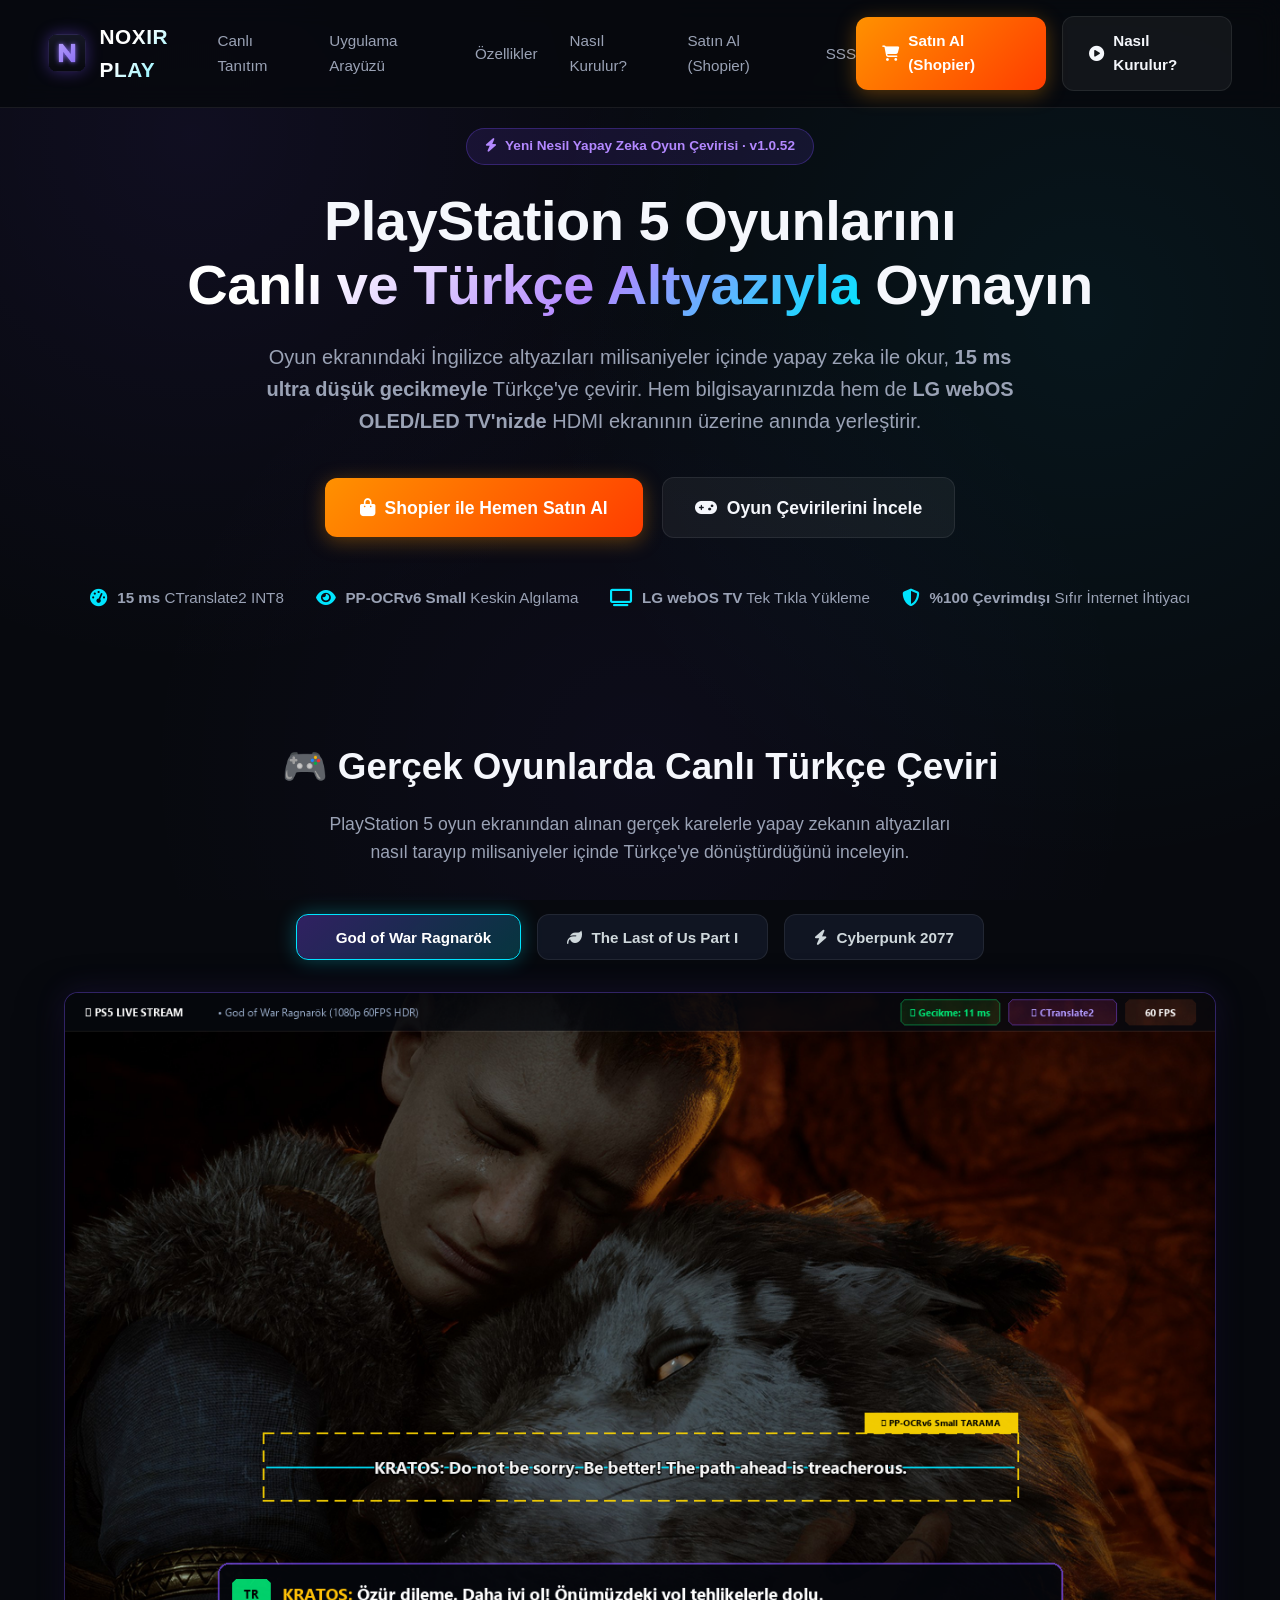
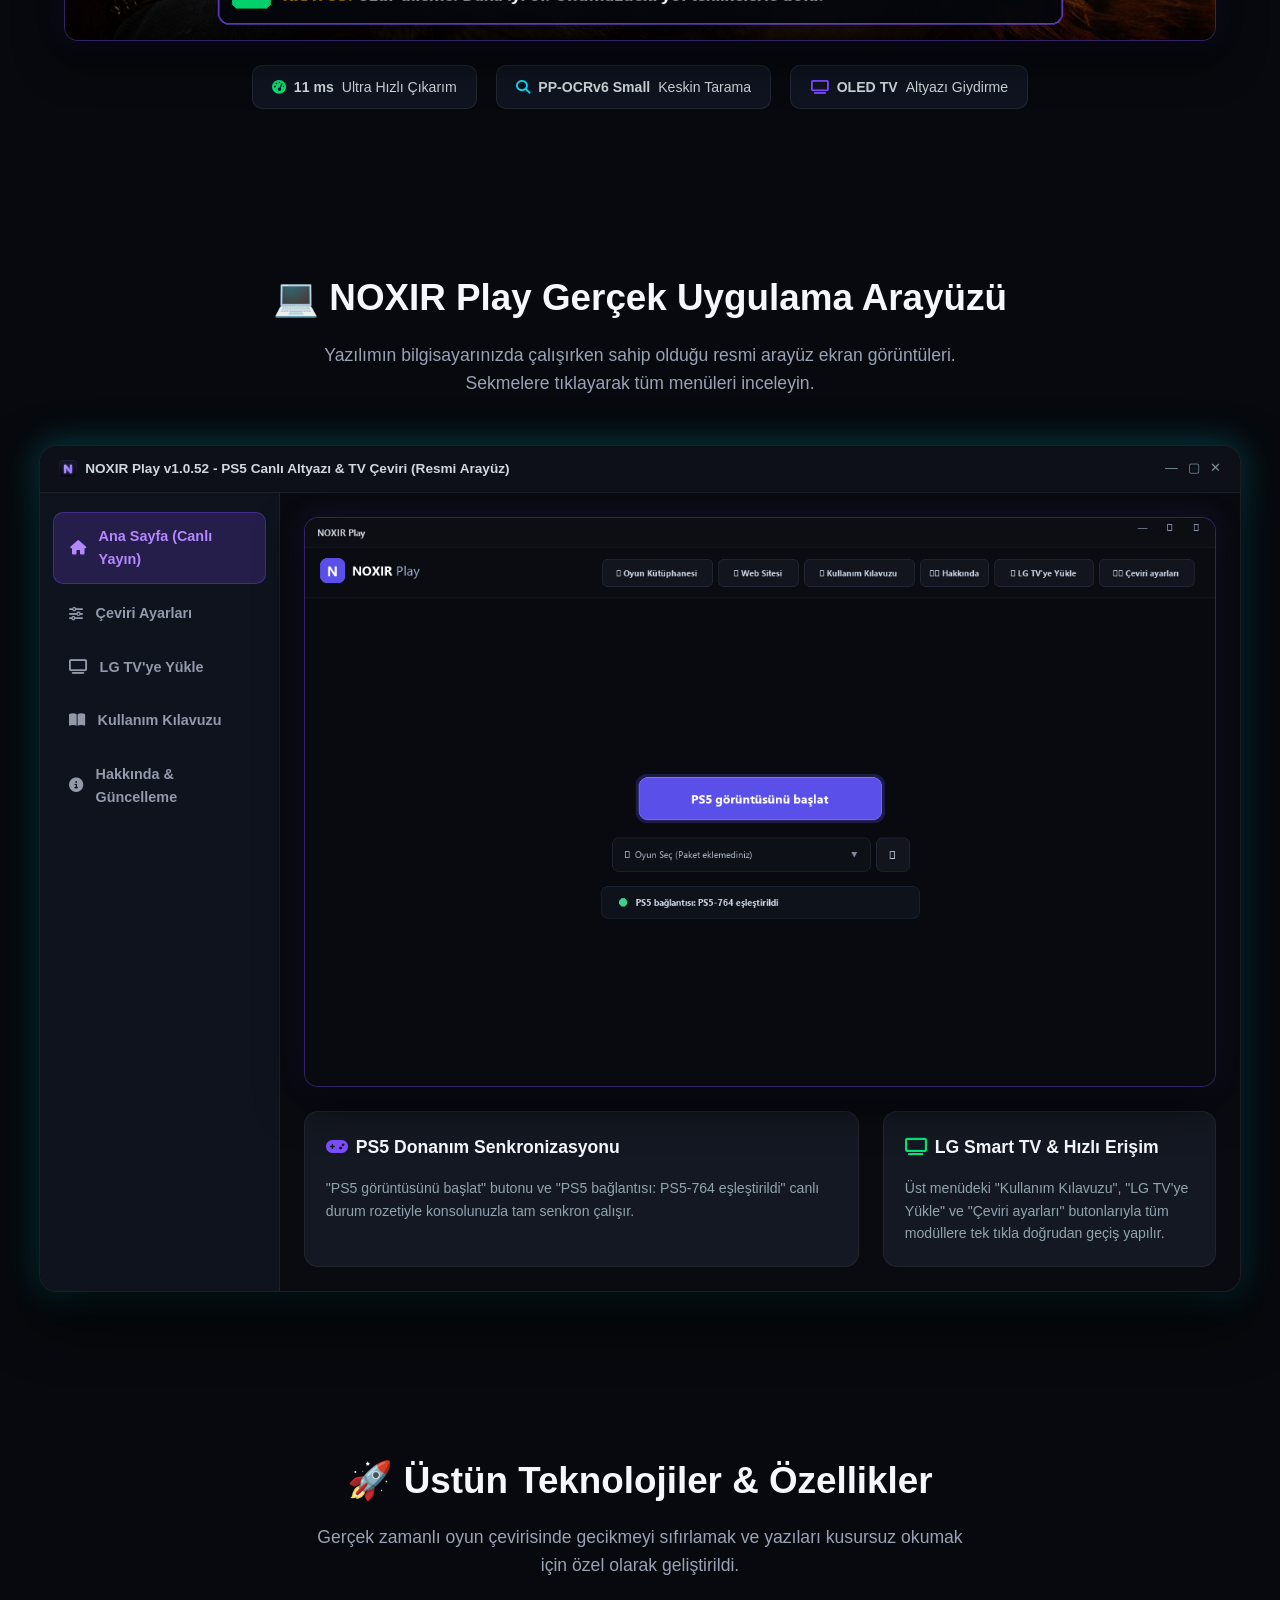
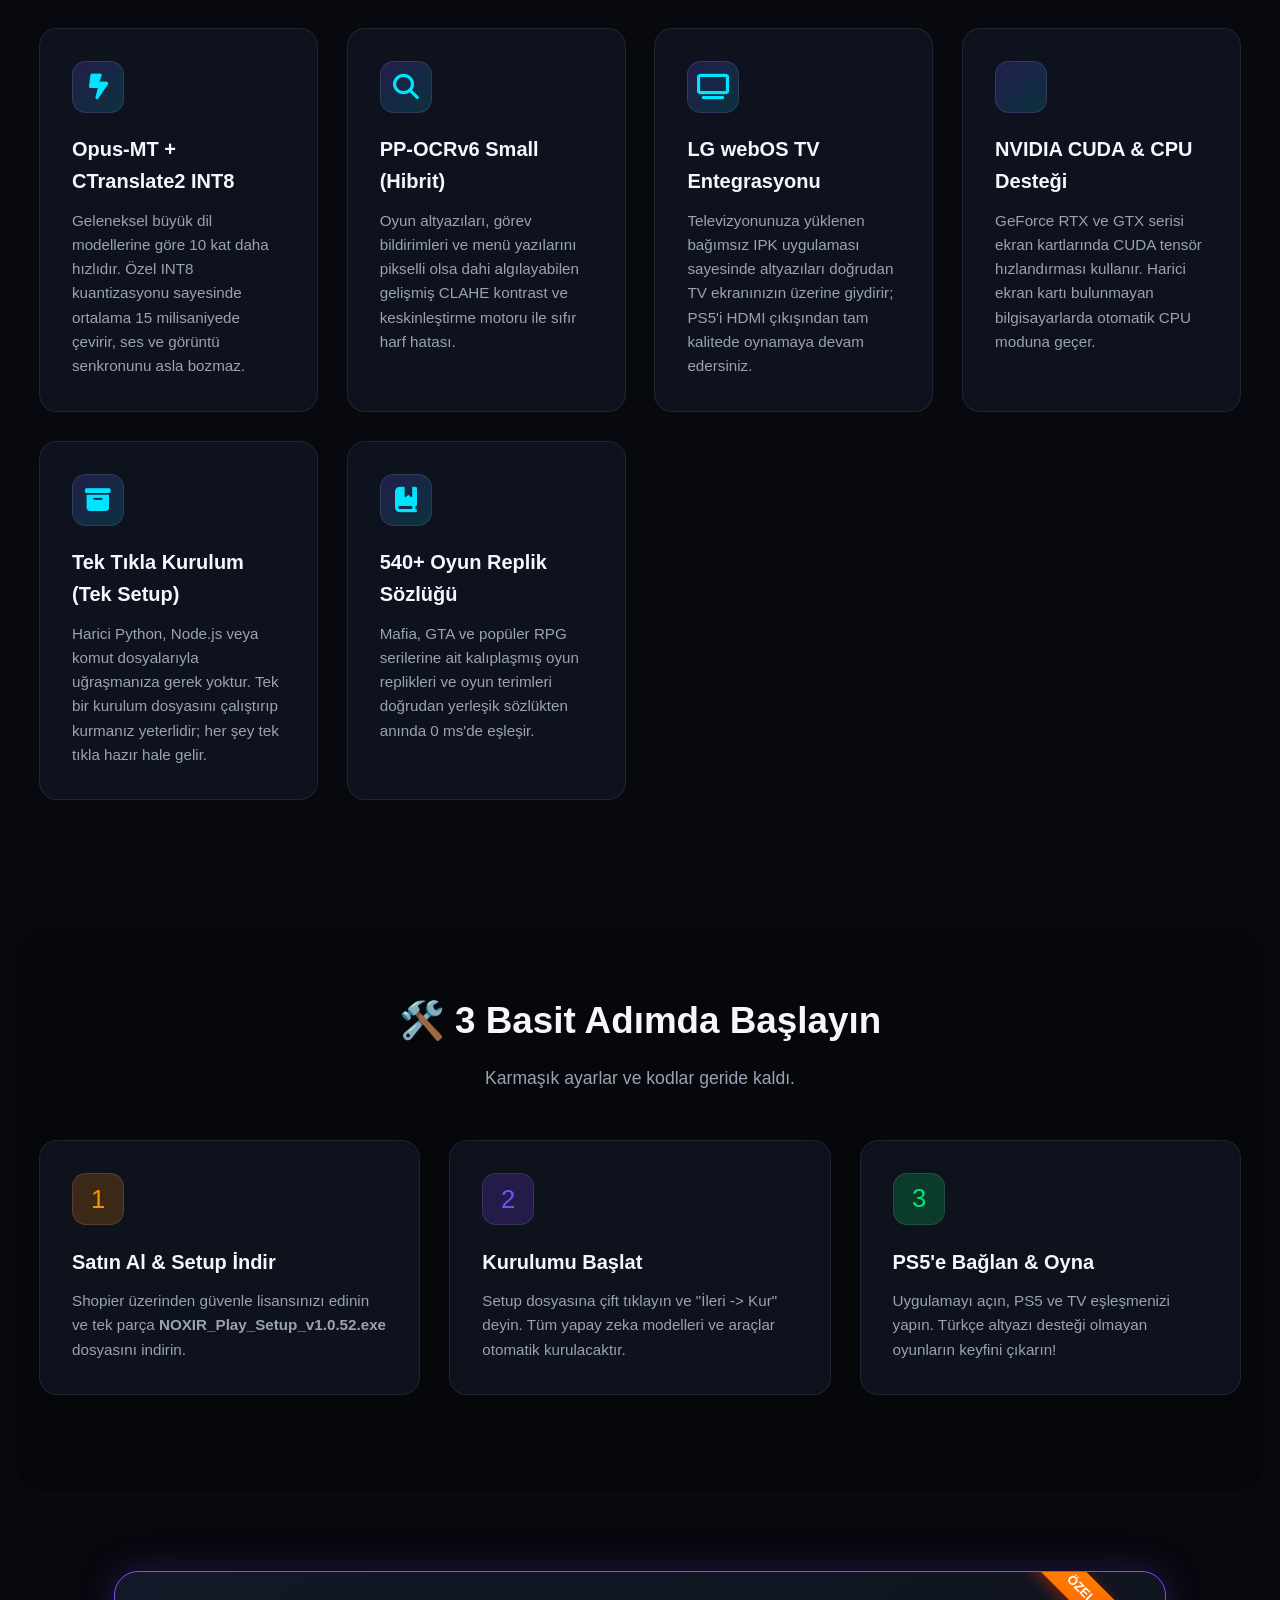
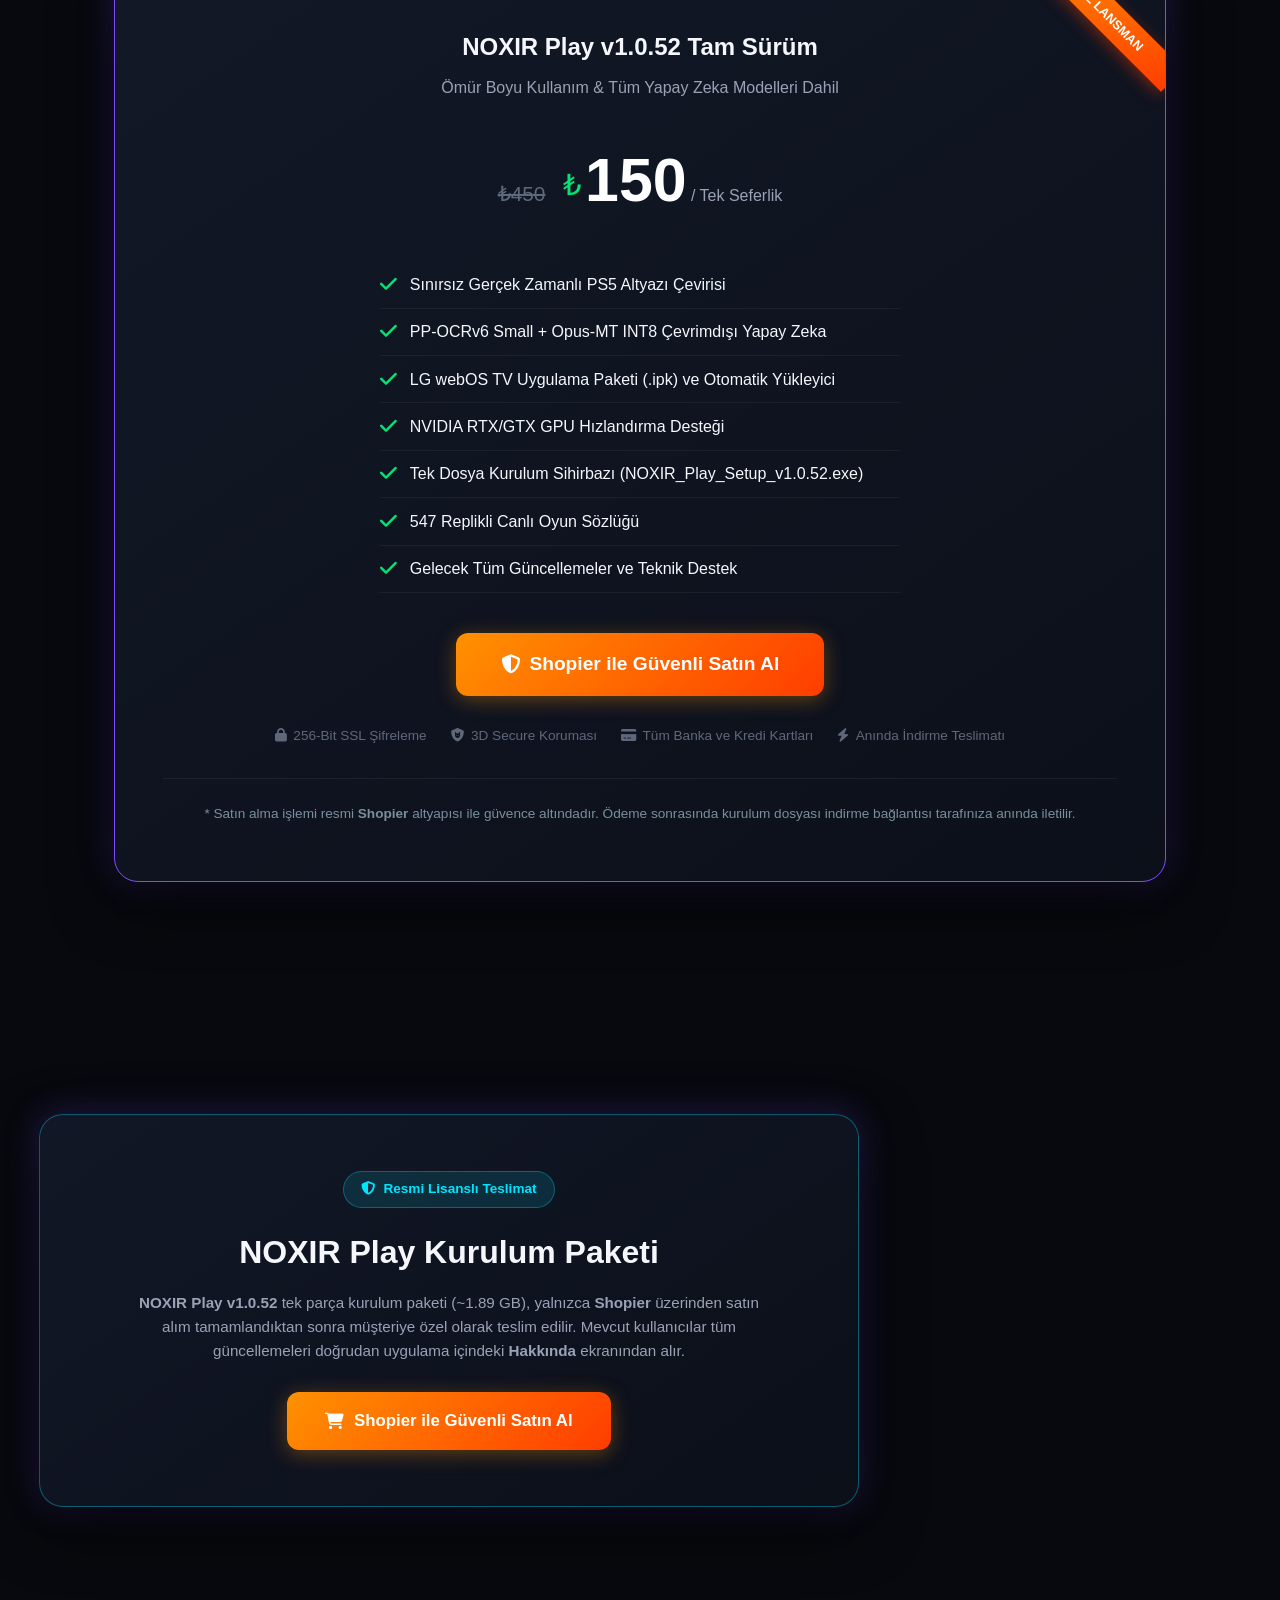
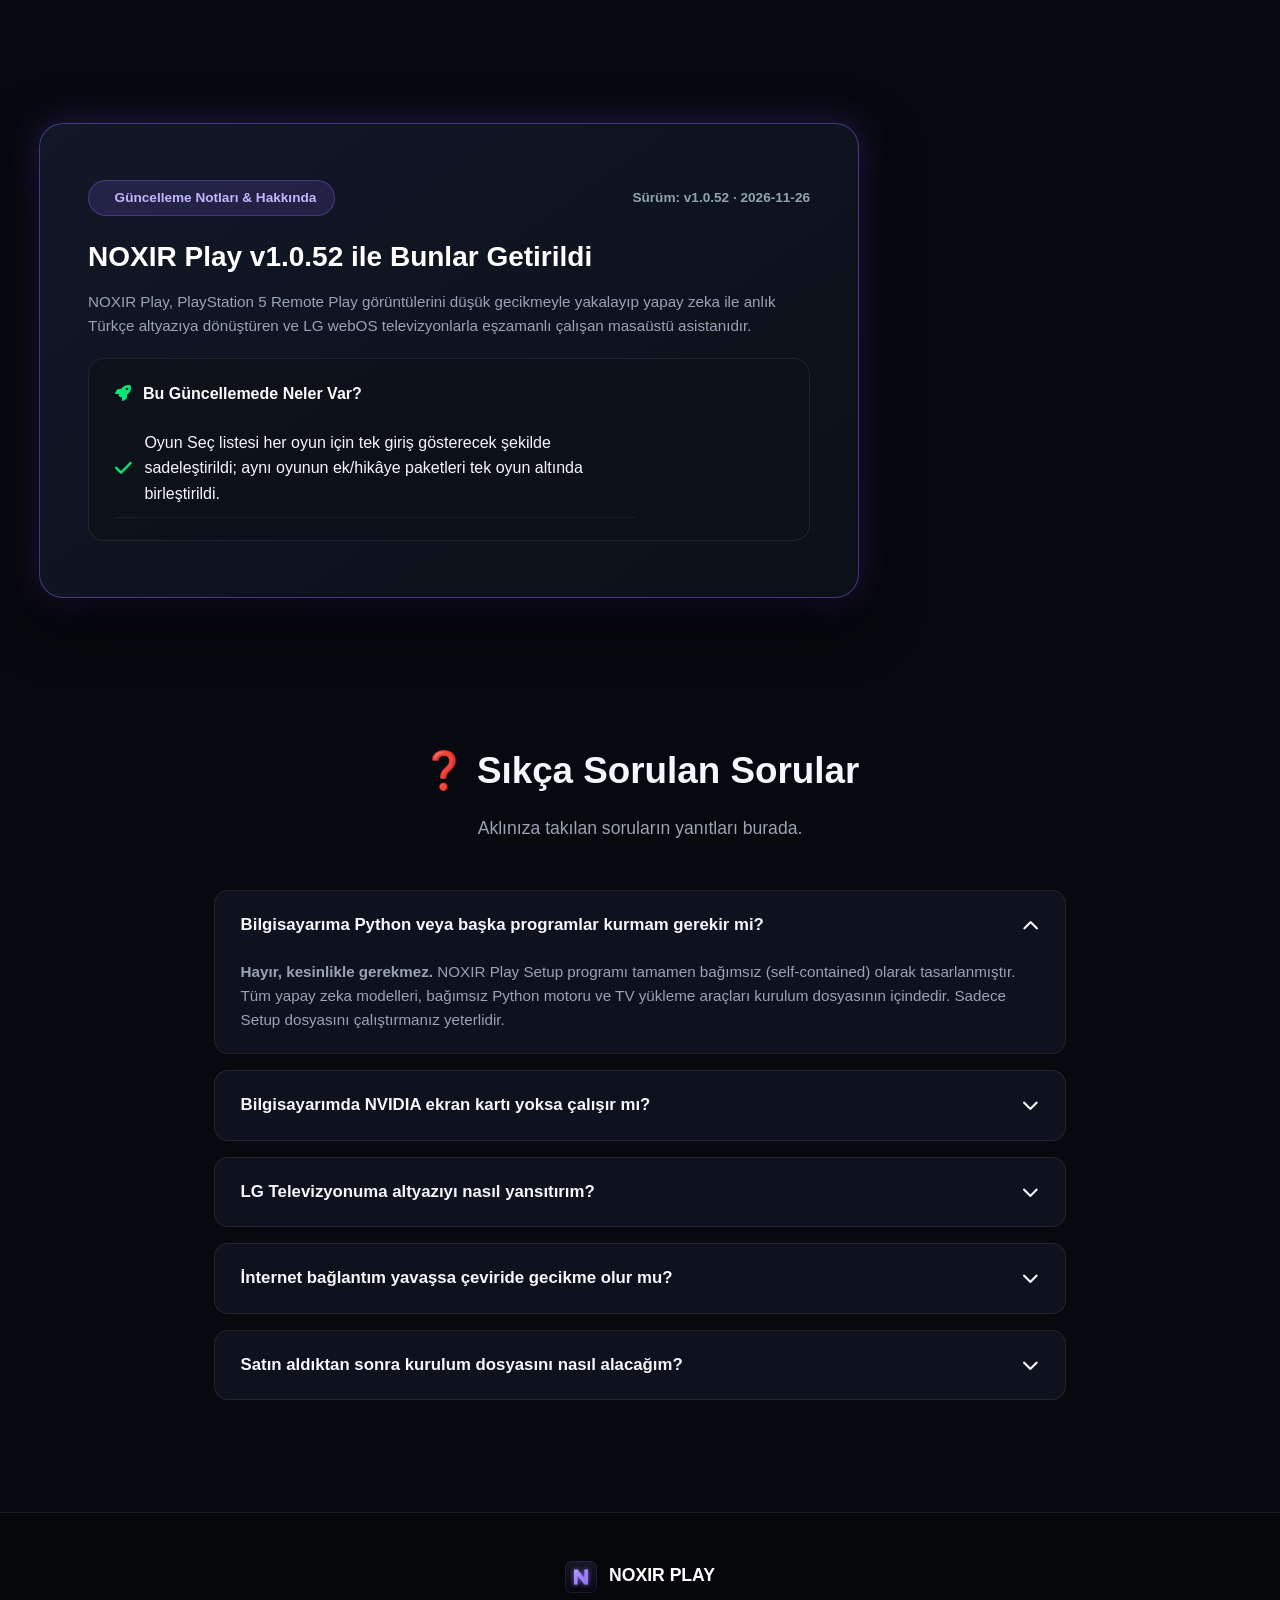
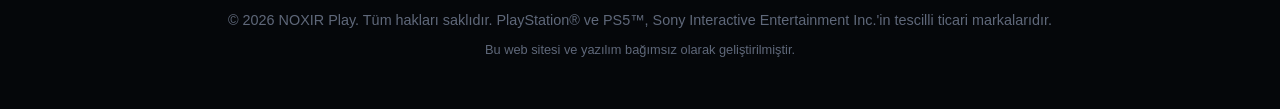
==== index.html @ 6addef01 "Release v1.0.52" ====
<!DOCTYPE html>
<html lang="tr">
<head>
  <meta charset="UTF-8">
  <meta name="viewport" content="width=device-width, initial-scale=1.0">
  <title>NOXIR Play - PS5 Gerçek Zamanlı Yapay Zeka Çeviri & TV Altyazı Sistemi</title>
  <link rel="icon" type="image/x-icon" href="assets/app.ico">
  <link rel="stylesheet" href="style.css?v=1.0.7">
  <link rel="stylesheet" href="https://cdnjs.cloudflare.com/ajax/libs/font-awesome/6.4.0/css/all.min.css">
</head>
<body>

  <!-- Navigation -->
  <nav>
    <a href="#" class="logo-container">
      <img src="assets/icon.png" alt="NOXIR Play Logo" class="logo-img">
      <span class="logo-text">NOXIR PLAY</span>
    </a>
    <ul class="nav-links">
      <li><a href="#demo">Canlı Tanıtım</a></li>
      <li><a href="#arayuz">Uygulama Arayüzü</a></li>
      <li><a href="#ozellikler">Özellikler</a></li>
      <li><a href="#kurulum">Nasıl Kurulur?</a></li>
      <li><a href="https://www.shopier.com/ggplayyusuf/52873712" target="_blank">Satın Al (Shopier)</a></li>
      <li><a href="#sss">SSS</a></li>
    </ul>
    <div class="nav-cta">
      <a href="https://www.shopier.com/ggplayyusuf/52873712" target="_blank" class="btn btn-shopier nav-buy-btn" style="text-decoration: none;">
        <i class="fa-solid fa-cart-shopping"></i> Satın Al (Shopier)
      </a>
      <a href="#kurulum" class="btn btn-secondary nav-guide-btn">
        <i class="fa-solid fa-circle-play"></i> Nasıl Kurulur?
      </a>
      <button type="button" class="mobile-menu-btn" id="mobileMenuBtn" aria-label="Menüyü Aç">
        <i class="fa-solid fa-bars"></i>
      </button>
    </div>
  </nav>

  <!-- Mobile Navigation Drawer -->
  <div class="mobile-nav-drawer" id="mobileNavDrawer">
    <a href="#demo" class="mobile-nav-link">Canlı Tanıtım</a>
    <a href="#arayuz" class="mobile-nav-link">Uygulama Arayüzü</a>
    <a href="#ozellikler" class="mobile-nav-link">Özellikler</a>
    <a href="#kurulum" class="mobile-nav-link">Nasıl Kurulur?</a>
    <a href="#sss" class="mobile-nav-link">SSS</a>
    <a href="https://www.shopier.com/ggplayyusuf/52873712" target="_blank" class="btn btn-shopier" style="width: 100%; justify-content: center; text-decoration: none; margin-top: 0.4rem;">
      <i class="fa-solid fa-cart-shopping"></i> Shopier ile Satın Al
    </a>
  </div>

  <!-- Hero Section -->
  <header class="hero">
    <div class="badge" id="heroVersionBadge">
      <i class="fa-solid fa-bolt"></i> Yeni Nesil Yapay Zeka Oyun Çevirisi · v1.0.52
    </div>
    <h1>
      PlayStation 5 Oyunlarını<br>
      <span class="gradient-text">Canlı ve Türkçe Altyazıyla</span> Oynayın
    </h1>
    <p>
      Oyun ekranındaki İngilizce altyazıları milisaniyeler içinde yapay zeka ile okur, 
      <b>15 ms ultra düşük gecikmeyle</b> Türkçe'ye çevirir. Hem bilgisayarınızda hem de 
      <b>LG webOS OLED/LED TV'nizde</b> HDMI ekranının üzerine anında yerleştirir.
    </p>

    <div class="hero-actions">
      <a href="https://www.shopier.com/ggplayyusuf/52873712" target="_blank" class="btn btn-shopier" style="font-size: 1.1rem; padding: 0.95rem 2.2rem; text-decoration: none;">
        <i class="fa-solid fa-bag-shopping"></i> Shopier ile Hemen Satın Al
      </a>
      <a href="#demo" class="btn btn-secondary" style="font-size: 1.1rem; padding: 0.95rem 2rem;">
        <i class="fa-solid fa-gamepad"></i> Oyun Çevirilerini İncele
      </a>
    </div>

    <div class="stat-pills">
      <div class="stat-pill">
        <i class="fa-solid fa-gauge-high"></i>
        <span><b>15 ms</b> CTranslate2 INT8</span>
      </div>
      <div class="stat-pill">
        <i class="fa-solid fa-eye"></i>
        <span><b>PP-OCRv6 Small</b> Keskin Algılama</span>
      </div>
      <div class="stat-pill">
        <i class="fa-solid fa-tv"></i>
        <span><b>LG webOS TV</b> Tek Tıkla Yükleme</span>
      </div>
      <div class="stat-pill">
        <i class="fa-solid fa-shield-halved"></i>
        <span><b>%100 Çevrimdışı</b> Sıfır İnternet İhtiyacı</span>
      </div>
    </div>
  </header>

  <!-- Interactive Video / Gameplay Showcase Section -->
  <section class="showcase-section" id="demo">
    <div class="section-header">
      <h2>🎮 Gerçek Oyunlarda Canlı Türkçe Çeviri</h2>
      <p>PlayStation 5 oyun ekranından alınan gerçek karelerle yapay zekanın altyazıları nasıl tarayıp milisaniyeler içinde Türkçe'ye dönüştürdüğünü inceleyin.</p>
    </div>

    <!-- Game Selector Tabs -->
    <div class="game-tab-bar">
      <button class="game-tab-btn active" data-game="gow">
        <i class="fa-solid fa-axe"></i> God of War Ragnarök
      </button>
      <button class="game-tab-btn" data-game="tlou">
        <i class="fa-solid fa-leaf"></i> The Last of Us Part I
      </button>
      <button class="game-tab-btn" data-game="cyberpunk">
        <i class="fa-solid fa-bolt"></i> Cyberpunk 2077
      </button>
    </div>

    <!-- Gameplay View: God of War -->
    <div class="game-showcase-view active" id="view-gow">
      <div class="app-screenshot-frame">
        <img src="assets/gameplay-gow.png" alt="God of War Ragnarök PS5 Canlı Türkçe Çeviri" class="app-screenshot-img">
      </div>
      <div class="game-badge-row">
        <div class="game-badge-item"><i class="fa-solid fa-gauge-high" style="color: var(--accent-green);"></i> <b>11 ms</b> Ultra Hızlı Çıkarım</div>
        <div class="game-badge-item"><i class="fa-solid fa-magnifying-glass" style="color: var(--accent-blue);"></i> <b>PP-OCRv6 Small</b> Keskin Tarama</div>
        <div class="game-badge-item"><i class="fa-solid fa-tv" style="color: var(--accent-purple);"></i> <b>OLED TV</b> Altyazı Giydirme</div>
      </div>
    </div>

    <!-- Gameplay View: The Last of Us -->
    <div class="game-showcase-view" id="view-tlou">
      <div class="app-screenshot-frame">
        <img src="assets/gameplay-tlou.png" alt="The Last of Us Part I PS5 Canlı Türkçe Çeviri" class="app-screenshot-img">
      </div>
      <div class="game-badge-row">
        <div class="game-badge-item"><i class="fa-solid fa-gauge-high" style="color: var(--accent-green);"></i> <b>14 ms</b> CTranslate2 INT8</div>
        <div class="game-badge-item"><i class="fa-solid fa-brain" style="color: var(--accent-blue);"></i> <b>Opus-MT</b> Doğal Çeviri</div>
        <div class="game-badge-item"><i class="fa-solid fa-shield-halved" style="color: #ffd700;"></i> <b>%100 Çevrimdışı</b> Sıfır İnternet</div>
      </div>
    </div>

    <!-- Gameplay View: Cyberpunk 2077 -->
    <div class="game-showcase-view" id="view-cyberpunk">
      <div class="app-screenshot-frame">
        <img src="assets/gameplay-cyberpunk.png" alt="Cyberpunk 2077 PS5 Canlı Türkçe Çeviri" class="app-screenshot-img">
      </div>
      <div class="game-badge-row">
        <div class="game-badge-item"><i class="fa-solid fa-gauge-high" style="color: var(--accent-green);"></i> <b>9 ms</b> Rekor Düşük Gecikme</div>
        <div class="game-badge-item"><i class="fa-brands fa-nvidia" style="color: #76b900;"></i> <b>NVIDIA CUDA</b> Tensör Çekirdekleri</div>
        <div class="game-badge-item"><i class="fa-solid fa-bolt" style="color: var(--accent-blue);"></i> <b>60 FPS</b> Senkron</div>
      </div>
    </div>
  </section>

  <!-- Real Application Interface Showcase -->
  <section class="app-preview-section" id="arayuz">
    <div class="section-header">
      <h2>💻 NOXIR Play Gerçek Uygulama Arayüzü</h2>
      <p>Yazılımın bilgisayarınızda çalışırken sahip olduğu resmi arayüz ekran görüntüleri. Sekmelere tıklayarak tüm menüleri inceleyin.</p>
    </div>

    <div class="app-window">
      <!-- Titlebar -->
      <div class="app-titlebar">
        <div style="display: flex; align-items: center; gap: 8px;">
          <img src="assets/icon.png" width="18" height="18" style="border-radius: 4px;">
          <span style="font-size: 0.85rem; font-weight: 600; color: #cfd8dc;">NOXIR Play v1.0.52 - PS5 Canlı Altyazı & TV Çeviri (Resmi Arayüz)</span>
        </div>
        <div style="display: flex; gap: 10px; color: #78909c; font-size: 0.8rem;">
          <span>—</span>
          <span>▢</span>
          <span>✕</span>
        </div>
      </div>

      <!-- App Content with Sidebar -->
      <div class="app-body">
        <div class="app-sidebar">
          <div class="app-nav-item active" data-tab="home">
            <i class="fa-solid fa-house"></i>
            <span>Ana Sayfa (Canlı Yayın)</span>
          </div>
          <div class="app-nav-item" data-tab="settings">
            <i class="fa-solid fa-sliders"></i>
            <span>Çeviri Ayarları</span>
          </div>
          <div class="app-nav-item" data-tab="tv">
            <i class="fa-solid fa-tv"></i>
            <span>LG TV'ye Yükle</span>
          </div>
          <div class="app-nav-item" data-tab="guide">
            <i class="fa-solid fa-book-open"></i>
            <span>Kullanım Kılavuzu</span>
          </div>
          <div class="app-nav-item" data-tab="about">
            <i class="fa-solid fa-circle-info"></i>
            <span>Hakkında &amp; Güncelleme</span>
          </div>
        </div>

        <div class="app-content">
          <!-- Tab 1: Home (Real UI Screenshot) -->
          <div class="app-tab-pane active" id="tab-home">
            <div class="app-screenshot-frame">
              <img src="assets/ui-main-window.png?v=1.0.50" alt="NOXIR Play Ana Sayfa Ekran Görüntüsü" class="app-screenshot-img">
            </div>
            <div class="mockup-grid">
              <div class="mockup-card">
                <h3><i class="fa-solid fa-gamepad" style="color: var(--accent-purple);"></i> PS5 Donanım Senkronizasyonu</h3>
                <p style="font-size: 0.88rem; color: #90a4ae;">
                  "PS5 görüntüsünü başlat" butonu ve "PS5 bağlantısı: PS5-764 eşleştirildi" canlı durum rozetiyle konsolunuzla tam senkron çalışır.
                </p>
              </div>
              <div class="mockup-card">
                <h3><i class="fa-solid fa-tv" style="color: var(--accent-green);"></i> LG Smart TV & Hızlı Erişim</h3>
                <p style="font-size: 0.88rem; color: #90a4ae;">
                  Üst menüdeki "Kullanım Kılavuzu", "LG TV'ye Yükle" ve "Çeviri ayarları" butonlarıyla tüm modüllere tek tıkla doğrudan geçiş yapılır.
                </p>
              </div>
            </div>
          </div>

          <!-- Tab 2: Settings (Real UI Screenshot) -->
          <div class="app-tab-pane" id="tab-settings">
            <div class="app-screenshot-frame">
              <img src="assets/ui-translation-settings.png?v=1.0.50" alt="NOXIR Play Çeviri Ayarları Ekran Görüntüsü" class="app-screenshot-img">
            </div>
            <div class="mockup-grid">
              <div class="mockup-card">
                <h3><i class="fa-brands fa-nvidia" style="color: #76b900;"></i> NVIDIA RTX Donanım Hızlandırması</h3>
                <p style="font-size: 0.88rem; color: #90a4ae;">
                  NVIDIA GeForce RTX serisi CUDA 12 hızlandırmasıyla sıfır gecikme; GPU Hızını Test Et ve Yeniden Tara seçenekleri entegredir.
                </p>
              </div>
              <div class="mockup-card">
                <h3><i class="fa-solid fa-bolt" style="color: var(--accent-purple);"></i> PP-OCRv6 + NOXIR Opus-MT</h3>
                <p style="font-size: 0.88rem; color: #90a4ae;">
                  RapidOCR PP-OCRv6 Ultra Hızlı tarama, NOXIR Opus-MT çevrimdışı 15 ms yerel çeviri motoru ve orijinal altyazıyı gizleyen Opak Siyah Bant maskeleme.
                </p>
              </div>
            </div>
          </div>

          <!-- Tab 3: TV Deploy (Real UI Screenshot) -->
          <div class="app-tab-pane" id="tab-tv">
            <div class="app-screenshot-frame">
              <img src="assets/ui-tv-deploy.png?v=1.0.50" alt="NOXIR Play LG webOS TV Yükleyici Ekran Görüntüsü" class="app-screenshot-img">
            </div>
            <div class="mockup-grid">
              <div class="mockup-card">
                <h3><i class="fa-solid fa-tv" style="color: var(--accent-purple);"></i> Otomatik LG webOS Kurulumu</h3>
                <p style="font-size: 0.88rem; color: #90a4ae;">
                  Port 9922 üzerinden SSH anahtarı otomatik çekilir ve <code style="color: #00e676;">com.noxir.play.tv_1.0.1_all.ipk</code> paketi televizyonunuza tek tıkla yüklenir.
                </p>
              </div>
              <div class="mockup-card">
                <h3><i class="fa-solid fa-circle-check" style="color: var(--accent-green);"></i> HDMI Görüntüsü Bozulmaz</h3>
                <p style="font-size: 0.88rem; color: #90a4ae;">
                  PS5 konsolunuzu TV'nin HDMI girişinden 4K/HDR kalitesinde tam performans oynarken altyazılar şeffaf katman olarak ekranın altından akar.
                </p>
              </div>
            </div>
          </div>

          <!-- Tab 4: Guide -->
          <div class="app-tab-pane" id="tab-guide">
            <div class="mockup-card">
              <h3><i class="fa-solid fa-book" style="color: var(--accent-blue);"></i> Kullanım Kılavuzu & Adım Adım Rehber</h3>
              
              <div style="display: flex; flex-direction: column; gap: 1rem; margin-top: 1rem;">
                <div style="background: #141822; padding: 1.2rem; border-radius: 12px; border: 1px solid rgba(255,255,255,0.06);">
                  <h4 style="color: #b388ff; margin-bottom: 0.4rem;"><i class="fa-solid fa-1"></i> Adım: Uygulamayı Aç &amp; PSN Hesabına Giriş Yap</h4>
                  <p style="font-size: 0.88rem; color: #90a4ae;">NOXIR Play uygulamasını açın ve PlayStation (PSN) hesabınızla giriş yapın.</p>
                </div>

                <div style="background: #141822; padding: 1.2rem; border-radius: 12px; border: 1px solid rgba(255,255,255,0.06);">
                  <h4 style="color: #00e5ff; margin-bottom: 0.4rem;"><i class="fa-solid fa-2"></i> Adım: PS5 IP Adresi &amp; Uzaktan Oynatma Özel Kodu</h4>
                  <p style="font-size: 0.88rem; color: #90a4ae;">Uzaktan bağlanmak için PS5'inizin yerel IP adresini yazın; ardından PS5 Ayarlar → Uzaktan Oynatma bölümündeki 8 haneli özel kodu girip konsolu eşleştirin.</p>
                </div>

                <div style="background: #141822; padding: 1.2rem; border-radius: 12px; border: 1px solid rgba(255,255,255,0.06);">
                  <h4 style="color: #ffd740; margin-bottom: 0.4rem;"><i class="fa-solid fa-3"></i> Adım: LG webOS TV Kurulumu</h4>
                  <p style="font-size: 0.88rem; color: #90a4ae;">"LG TV'ye Yükle" sekmesinden televizyonunuzun IP adresini ve özel kodu girin; uygulama TV'nize otomatik kurulup açılır.</p>
                </div>

                <div style="background: #141822; padding: 1.2rem; border-radius: 12px; border: 1px solid rgba(255,255,255,0.06);">
                  <h4 style="color: #00e676; margin-bottom: 0.4rem;"><i class="fa-solid fa-4"></i> Adım: Altyazı Bölgesini Seç &amp; Çeviriyi Başlat</h4>
                  <p style="font-size: 0.88rem; color: #90a4ae;">PC önizlemesinden İngilizce altyazı bölgesini fareyle seçin ve "Çeviriyi Başlat"a basın; televizyonunuzda anında canlı Türkçe altyazı başlar.</p>
                </div>
              </div>
            </div>
          </div>

          <!-- Tab 5: About & Updates (Real UI Screenshot) -->
          <div class="app-tab-pane" id="tab-about">
            <div class="app-screenshot-frame">
              <img src="assets/ui-about.png?v=1.0.50" alt="NOXIR Play Hakkında ve Güncelleme Ekran Görüntüsü" class="app-screenshot-img">
            </div>
            <div class="mockup-grid">
              <div class="mockup-card">
                <h3><i class="fa-solid fa-sparkles" style="color: var(--accent-purple);"></i> Sürüm Notları &amp; Bunlar Getirildi</h3>
                <p style="font-size: 0.88rem; color: #90a4ae;">
                  Her güncellemede hangi yeniliklerin ve düzeltmelerin getirildiğini doğrudan uygulama içindeki Hakkında ekranından takip edebilirsiniz.
                </p>
              </div>
              <div class="mockup-card">
                <h3><i class="fa-solid fa-rotate" style="color: var(--accent-green);"></i> Doğrudan Uygulama İçi Güncelleme</h3>
                <p style="font-size: 0.88rem; color: #90a4ae;">
                  Yeni sürüm yayınlandığında tarayıcıya yönlendirmeden doğrudan uygulama içinden indirilir ve ayarlarınız korunarak güncellenir.
                </p>
              </div>
            </div>
          </div>

        </div>
      </div>
    </div>
  </section>

  <!-- Features Grid -->
  <section class="features-section" id="ozellikler">
    <div class="section-header">
      <h2>🚀 Üstün Teknolojiler & Özellikler</h2>
      <p>Gerçek zamanlı oyun çevirisinde gecikmeyi sıfırlamak ve yazıları kusursuz okumak için özel olarak geliştirildi.</p>
    </div>

    <div class="features-grid">
      <div class="feature-card glass">
        <div class="feature-icon"><i class="fa-solid fa-bolt-lightning"></i></div>
        <h3>Opus-MT + CTranslate2 INT8</h3>
        <p>Geleneksel büyük dil modellerine göre 10 kat daha hızlıdır. Özel INT8 kuantizasyonu sayesinde ortalama 15 milisaniyede çevirir, ses ve görüntü senkronunu asla bozmaz.</p>
      </div>

      <div class="feature-card glass">
        <div class="feature-icon"><i class="fa-solid fa-magnifying-glass"></i></div>
        <h3>PP-OCRv6 Small (Hibrit)</h3>
        <p>Oyun altyazıları, görev bildirimleri ve menü yazılarını pikselli olsa dahi algılayabilen gelişmiş CLAHE kontrast ve keskinleştirme motoru ile sıfır harf hatası.</p>
      </div>

      <div class="feature-card glass">
        <div class="feature-icon"><i class="fa-solid fa-tv"></i></div>
        <h3>LG webOS TV Entegrasyonu</h3>
        <p>Televizyonunuza yüklenen bağımsız IPK uygulaması sayesinde altyazıları doğrudan TV ekranınızın üzerine giydirir; PS5'i HDMI çıkışından tam kalitede oynamaya devam edersiniz.</p>
      </div>

      <div class="feature-card glass">
        <div class="feature-icon"><i class="fa-brands fa-nvidia"></i></div>
        <h3>NVIDIA CUDA & CPU Desteği</h3>
        <p>GeForce RTX ve GTX serisi ekran kartlarında CUDA tensör hızlandırması kullanır. Harici ekran kartı bulunmayan bilgisayarlarda otomatik CPU moduna geçer.</p>
      </div>

      <div class="feature-card glass">
        <div class="feature-icon"><i class="fa-solid fa-box-archive"></i></div>
        <h3>Tek Tıkla Kurulum (Tek Setup)</h3>
        <p>Harici Python, Node.js veya komut dosyalarıyla uğraşmanıza gerek yoktur. Tek bir kurulum dosyasını çalıştırıp kurmanız yeterlidir; her şey tek tıkla hazır hale gelir.</p>
      </div>

      <div class="feature-card glass">
        <div class="feature-icon"><i class="fa-solid fa-book-bookmark"></i></div>
        <h3>540+ Oyun Replik Sözlüğü</h3>
        <p>Mafia, GTA ve popüler RPG serilerine ait kalıplaşmış oyun replikleri ve oyun terimleri doğrudan yerleşik sözlükten anında 0 ms'de eşleşir.</p>
      </div>
    </div>
  </section>

  <!-- How It Works / Setup Steps -->
  <section class="features-section" id="kurulum" style="background: rgba(0,0,0,0.25); border-radius: 30px; margin-top: 2rem;">
    <div class="section-header">
      <h2>🛠️ 3 Basit Adımda Başlayın</h2>
      <p>Karmaşık ayarlar ve kodlar geride kaldı.</p>
    </div>

    <div class="features-grid">
      <div class="feature-card glass">
        <div class="feature-icon" style="background: rgba(255, 145, 0, 0.2); color: #ff9100;">1</div>
        <h3>Satın Al &amp; Setup İndir</h3>
        <p>Shopier üzerinden güvenle lisansınızı edinin ve tek parça <b>NOXIR_Play_Setup_v1.0.52.exe</b> dosyasını indirin.</p>
      </div>

      <div class="feature-card glass">
        <div class="feature-icon" style="background: rgba(124, 77, 255, 0.2); color: #7c4dff;">2</div>
        <h3>Kurulumu Başlat</h3>
        <p>Setup dosyasına çift tıklayın ve "İleri -> Kur" deyin. Tüm yapay zeka modelleri ve araçlar otomatik kurulacaktır.</p>
      </div>

      <div class="feature-card glass">
        <div class="feature-icon" style="background: rgba(0, 230, 118, 0.2); color: #00e676;">3</div>
        <h3>PS5'e Bağlan & Oyna</h3>
        <p>Uygulamayı açın, PS5 ve TV eşleşmenizi yapın. Türkçe altyazı desteği olmayan oyunların keyfini çıkarın!</p>
      </div>
    </div>
  </section>

  <!-- Pricing / Shopier Section -->
  <section class="pricing-section" id="fiyat">
    <div class="pricing-card">
      <div class="popular-ribbon">ÖZEL LANSMAN</div>
      <h2>NOXIR Play v1.0.52 Tam Sürüm</h2>
      <p style="color: var(--text-secondary); margin-top: 0.5rem;">Ömür Boyu Kullanım &amp; Tüm Yapay Zeka Modelleri Dahil</p>

      <div class="price-box">
        <span class="old-price">₺450</span>
        <span class="price-currency">₺</span>
        <span class="current-price">150</span>
        <span class="price-period">/ Tek Seferlik</span>
      </div>

      <ul class="pricing-features">
        <li><i class="fa-solid fa-check"></i> Sınırsız Gerçek Zamanlı PS5 Altyazı Çevirisi</li>
        <li><i class="fa-solid fa-check"></i> PP-OCRv6 Small + Opus-MT INT8 Çevrimdışı Yapay Zeka</li>
        <li><i class="fa-solid fa-check"></i> LG webOS TV Uygulama Paketi (.ipk) ve Otomatik Yükleyici</li>
        <li><i class="fa-solid fa-check"></i> NVIDIA RTX/GTX GPU Hızlandırma Desteği</li>
        <li><i class="fa-solid fa-check"></i> Tek Dosya Kurulum Sihirbazı (NOXIR_Play_Setup_v1.0.52.exe)</li>
        <li><i class="fa-solid fa-check"></i> 547 Replikli Canlı Oyun Sözlüğü</li>
        <li><i class="fa-solid fa-check"></i> Gelecek Tüm Güncellemeler ve Teknik Destek</li>
      </ul>

      <div style="display: flex; justify-content: center; gap: 1.2rem; flex-wrap: wrap;">
        <a href="https://www.shopier.com/ggplayyusuf/52873712" target="_blank" class="btn btn-shopier" style="font-size: 1.2rem; padding: 1rem 2.8rem; text-decoration: none;">
          <i class="fa-solid fa-shield-halved"></i> Shopier ile Güvenli Satın Al
        </a>
      </div>

      <div class="payment-badges">
        <span><i class="fa-solid fa-lock"></i> 256-Bit SSL Şifreleme</span>
        <span><i class="fa-solid fa-shield-cat"></i> 3D Secure Koruması</span>
        <span><i class="fa-solid fa-credit-card"></i> Tüm Banka ve Kredi Kartları</span>
        <span><i class="fa-solid fa-bolt"></i> Anında İndirme Teslimatı</span>
      </div>

      <div style="margin-top: 2rem; padding-top: 1.5rem; border-top: 1px solid rgba(255,255,255,0.06); font-size: 0.85rem; color: #78909c;">
        * Satın alma işlemi resmi <b>Shopier</b> altyapısı ile güvence altındadır. Ödeme sonrasında kurulum dosyası indirme bağlantısı tarafınıza anında iletilir.
      </div>
    </div>
  </section>

  <!-- Official Delivery Section -->
  <section class="features-section" id="indir" style="margin-top: 3.5rem;">
    <div class="pricing-card" style="max-width: 820px; text-align: center; border-color: rgba(0, 229, 255, 0.35);">
      <div style="display: inline-flex; align-items: center; gap: 8px; padding: 0.4rem 1.1rem; background: rgba(0, 229, 255, 0.12); border: 1px solid rgba(0, 229, 255, 0.3); border-radius: 30px; color: var(--accent-blue); font-size: 0.85rem; font-weight: 700; margin-bottom: 1.2rem;">
        <i class="fa-solid fa-shield-halved"></i> Resmi Lisanslı Teslimat
      </div>

      <h2 style="font-size: 2rem; margin-bottom: 0.8rem;">NOXIR Play Kurulum Paketi</h2>
      <p style="color: var(--text-secondary); max-width: 640px; margin: 0 auto 1.8rem auto; font-size: 0.95rem; line-height: 1.6;">
        <b>NOXIR Play v1.0.52</b> tek parça kurulum paketi (~1.89 GB), yalnızca <b>Shopier</b> üzerinden satın alım tamamlandıktan sonra müşteriye özel olarak teslim edilir. Mevcut kullanıcılar tüm güncellemeleri doğrudan uygulama içindeki <b>Hakkında</b> ekranından alır.
      </p>

      <div style="display: flex; justify-content: center; gap: 1rem; flex-wrap: wrap;">
        <a href="https://www.shopier.com/ggplayyusuf/52873712" target="_blank" class="btn btn-shopier" style="font-size: 1.05rem; padding: 0.95rem 2.4rem; text-decoration: none;">
          <i class="fa-solid fa-cart-shopping"></i> Shopier ile Güvenli Satın Al
        </a>
      </div>
    </div>
  </section>

  <!-- Changelog / What's New & About Section -->
  <section class="features-section" id="yenilikler" style="margin-top: 3.5rem;">
    <div class="pricing-card" style="max-width: 820px; text-align: left; border-color: rgba(133, 103, 245, 0.45);">
      <div style="display: flex; align-items: center; justify-content: space-between; flex-wrap: wrap; gap: 1rem; margin-bottom: 1.2rem;">
        <div style="display: inline-flex; align-items: center; gap: 8px; padding: 0.4rem 1.1rem; background: rgba(133, 103, 245, 0.16); border: 1px solid rgba(133, 103, 245, 0.35); border-radius: 30px; color: #c4b5fd; font-size: 0.85rem; font-weight: 700;">
          <i class="fa-solid fa-sparkles"></i> Güncelleme Notları &amp; Hakkında
        </div>
        <span id="siteChangelogMeta" style="font-size: 0.85rem; color: #90a4ae; font-weight: 600;">Sürüm: v1.0.52 · 26.11.2026</span>
      </div>

      <h2 id="siteChangelogTitle" style="font-size: 1.75rem; margin-bottom: 0.6rem; color: #fff;">NOXIR Play v1.0.52 ile Bunlar Getirildi</h2>
      <p style="color: var(--text-secondary); font-size: 0.95rem; line-height: 1.6; margin-bottom: 1.2rem;">
        NOXIR Play, PlayStation 5 Remote Play görüntülerini düşük gecikmeyle yakalayıp yapay zeka ile anlık Türkçe altyazıya dönüştüren ve LG webOS televizyonlarla eşzamanlı çalışan masaüstü asistanıdır.
      </p>

      <div style="background: rgba(13, 17, 26, 0.9); border: 1px solid var(--border-color); border-radius: 16px; padding: 1.4rem 1.6rem;">
        <div style="font-weight: 700; color: #fff; font-size: 1rem; margin-bottom: 0.8rem;">
          <i class="fa-solid fa-rocket" style="color: var(--accent-green); margin-right: 8px;"></i> Bu Güncellemede Neler Var?
        </div>
        <ul id="siteChangelogList" class="pricing-features" style="margin: 0; padding: 0; list-style: none;">
          <li><i class="fa-solid fa-check"></i> Oyun Seç listesi her oyun için tek giriş gösterecek şekilde sadeleştirildi; aynı oyunun ek/hikâye paketleri tek oyun altında birleştirildi.</li>
        </ul>
      </div>
    </div>
  </section>

  <!-- FAQ Section -->
  <section class="faq-section" id="sss">
    <div class="section-header">
      <h2>❓ Sıkça Sorulan Sorular</h2>
      <p>Aklınıza takılan soruların yanıtları burada.</p>
    </div>

    <div class="faq-item glass open">
      <div class="faq-question">
        <span>Bilgisayarıma Python veya başka programlar kurmam gerekir mi?</span>
        <i class="fa-solid fa-chevron-down faq-icon"></i>
      </div>
      <div class="faq-answer">
        <b>Hayır, kesinlikle gerekmez.</b> NOXIR Play Setup programı tamamen bağımsız (self-contained) olarak tasarlanmıştır. Tüm yapay zeka modelleri, bağımsız Python motoru ve TV yükleme araçları kurulum dosyasının içindedir. Sadece Setup dosyasını çalıştırmanız yeterlidir.
      </div>
    </div>

    <div class="faq-item glass">
      <div class="faq-question">
        <span>Bilgisayarımda NVIDIA ekran kartı yoksa çalışır mı?</span>
        <i class="fa-solid fa-chevron-down faq-icon"></i>
      </div>
      <div class="faq-answer">
        <b>Evet, çalışır.</b> NOXIR Play, NVIDIA ekran kartı bulamazsa otomatik olarak optimize edilmiş CPU (İşlemci) moduna geçer. Çok çekirdekli işlemcinizle de düşük gecikmeyle oyunlarınızı oynayabilirsiniz.
      </div>
    </div>

    <div class="faq-item glass">
      <div class="faq-question">
        <span>LG Televizyonuma altyazıyı nasıl yansıtırım?</span>
        <i class="fa-solid fa-chevron-down faq-icon"></i>
      </div>
      <div class="faq-answer">
        Uygulama içerisindeki <b>"LG TV'ye Yükle"</b> sekmesine gelip televizyonunuzun IP adresini ve ekrandaki eşleşme kodunu yazarak tek tıkla TV'nize NOXIR Play webOS uygulamasını yükleyebilirsiniz. Altyazılar doğrudan televizyon ekranınızın alt kısmına yansıtılır.
      </div>
    </div>

    <div class="faq-item glass">
      <div class="faq-question">
        <span>İnternet bağlantım yavaşsa çeviride gecikme olur mu?</span>
        <i class="fa-solid fa-chevron-down faq-icon"></i>
      </div>
      <div class="faq-answer">
        <b>Hayır.</b> NOXIR Play'in temel motoru (Opus-MT INT8 ve PP-OCRv6) tamamen yerel olarak bilgisayarınızda çalışır, internete ihtiyaç duymaz. Bu sayede internet hızınız ne olursa olsun sabit 15 ms gecikmeyle çalışır.
      </div>
    </div>

    <div class="faq-item glass">
      <div class="faq-question">
        <span>Satın aldıktan sonra kurulum dosyasını nasıl alacağım?</span>
        <i class="fa-solid fa-chevron-down faq-icon"></i>
      </div>
      <div class="faq-answer">
        Shopier üzerinden ödemenizi tamamladığınız anda tek parçalık <b>NOXIR_Play_Setup_v1.0.52.exe</b> indirme bağlantısı anında ekranınızda ve e-posta adresinizde belirir.
      </div>
    </div>
  </section>

  <!-- Footer -->
  <footer>
    <div style="margin-bottom: 1rem;">
      <img src="assets/icon.png" width="32" height="32" style="border-radius: 6px; vertical-align: middle; margin-right: 8px;">
      <span style="font-weight: 800; color: #fff; font-size: 1.1rem;">NOXIR PLAY</span>
    </div>
    <p>© 2026 NOXIR Play. Tüm hakları saklıdır. PlayStation® ve PS5™, Sony Interactive Entertainment Inc.'in tescilli ticari markalarıdır.</p>
    <p style="margin-top: 0.5rem; font-size: 0.8rem;">Bu web sitesi ve yazılım bağımsız olarak geliştirilmiştir.</p>
  </footer>

  <!-- Shopier Checkout Modal -->
  <div class="shopier-modal-backdrop" id="shopierModal">
    <div class="shopier-modal-card glass">
      <div class="shopier-modal-close" id="shopierModalClose">&times;</div>
      <div class="shopier-badge" style="display: inline-flex; align-items: center; gap: 6px; padding: 0.35rem 0.9rem; background: rgba(0, 230, 118, 0.15); border: 1px solid rgba(0, 230, 118, 0.3); border-radius: 30px; color: #00e676; font-size: 0.82rem; font-weight: 700;">
        <i class="fa-solid fa-shield-halved"></i> Güvenli Shopier Ödeme Noktası
      </div>
      <h2 style="font-size: 1.6rem; margin: 1rem 0 0.3rem 0; color: #fff;">NOXIR Play v1.0.52 Tam Sürüm</h2>
      <p style="color: var(--text-secondary); font-size: 0.9rem;">Ömür Boyu Lisans · Tüm Yapay Zeka Modelleri &amp; LG TV IPK Dahil</p>

      <div class="price-box" style="margin: 1.2rem 0; padding: 1rem; background: rgba(124, 77, 255, 0.08); border-radius: 12px; border: 1px solid rgba(124, 77, 255, 0.25);">
        <span class="old-price">₺450</span>
        <span class="price-currency">₺</span>
        <span class="current-price" style="font-size: 2.5rem;">150</span>
        <span class="price-period">/ Tek Seferlik</span>
      </div>

      <div class="shopier-modal-features">
        <div><i class="fa-solid fa-check" style="color: var(--accent-green); margin-right: 8px;"></i> Tek Parça Kurulum Sihirbazı (NOXIR_Play_Setup_v1.0.52.exe)</div>
        <div><i class="fa-solid fa-check" style="color: var(--accent-green); margin-right: 8px;"></i> LG webOS OLED/LED TV Canlı Altyazı Eklentisi (.ipk)</div>
        <div><i class="fa-solid fa-check" style="color: var(--accent-green); margin-right: 8px;"></i> 15 ms Ultra Hızlı CTranslate2 INT8 + PP-OCRv6 Motoru</div>
        <div><i class="fa-solid fa-check" style="color: var(--accent-green); margin-right: 8px;"></i> 540+ Oyun Replik Sözlüğü & Süresiz Güncellemeler</div>
      </div>

      <a href="https://www.shopier.com/ggplayyusuf/52873712" target="_blank" class="btn btn-shopier" id="btnShopierGo" style="width: 100%; justify-content: center; margin-top: 1.2rem; padding: 1rem; font-size: 1.1rem; text-decoration: none;">
        <i class="fa-solid fa-bag-shopping"></i> Shopier ile Hemen Satın Al & İndir
      </a>

      <div class="payment-badges" style="margin-top: 1rem; justify-content: center;">
        <span><i class="fa-solid fa-lock"></i> 256-Bit SSL</span>
        <span><i class="fa-solid fa-shield-cat"></i> 3D Secure</span>
        <span><i class="fa-solid fa-bolt"></i> Anında Teslimat</span>
      </div>

      <div style="margin-top: 1.2rem; font-size: 0.8rem; color: #78909c; text-align: center; border-top: 1px solid rgba(255,255,255,0.06); padding-top: 0.8rem;">
        Ödeme tamamlandığında 1.89 GB'lık bağımsız kurulum paketi indirme bağlantısı tarafınıza anında iletilecektir.
      </div>
    </div>
  </div>

  <script src="script.js?v=1.0.7"></script>
</body>
</html>
---- style.css ----
:root {
  --bg-primary: #07090e;
  --bg-secondary: #0d111a;
  --bg-card: rgba(18, 24, 38, 0.7);
  --bg-card-hover: rgba(26, 34, 52, 0.85);
  --border-color: rgba(255, 255, 255, 0.08);
  --border-glow: rgba(124, 77, 255, 0.35);
  --accent-purple: #7c4dff;
  --accent-blue: #00e5ff;
  --accent-green: #00e676;
  --accent-orange: #ff9100;
  --text-primary: #f5f7fc;
  --text-secondary: #9aa2b5;
  --text-muted: #5f687a;
  --font-family: -apple-system, BlinkMacSystemFont, "Segoe UI", Roboto, Helvetica, Arial, sans-serif;
  --glow-purple: 0 0 35px rgba(124, 77, 255, 0.3);
  --glow-cyan: 0 0 35px rgba(0, 229, 255, 0.3);
}

* {
  box-sizing: border-box;
  margin: 0;
  padding: 0;
}

body {
  background-color: var(--bg-primary);
  color: var(--text-primary);
  font-family: var(--font-family);
  line-height: 1.6;
  overflow-x: hidden;
  background-image: 
    radial-gradient(circle at 15% 15%, rgba(124, 77, 255, 0.08) 0%, transparent 40%),
    radial-gradient(circle at 85% 35%, rgba(0, 229, 255, 0.06) 0%, transparent 45%),
    radial-gradient(circle at 50% 85%, rgba(124, 77, 255, 0.05) 0%, transparent 50%);
  background-attachment: fixed;
}

/* Glassmorphism helpers */
.glass {
  background: var(--bg-card);
  backdrop-filter: blur(16px);
  -webkit-backdrop-filter: blur(16px);
  border: 1px solid var(--border-color);
}

.glass:hover {
  border-color: var(--border-glow);
}

/* Navigation */
nav {
  position: fixed;
  top: 0;
  left: 0;
  right: 0;
  z-index: 1000;
  display: flex;
  justify-content: space-between;
  align-items: center;
  padding: 1rem 3rem;
  background: rgba(7, 9, 14, 0.85);
  backdrop-filter: blur(12px);
  border-bottom: 1px solid var(--border-color);
}

.logo-container {
  display: flex;
  align-items: center;
  gap: 0.85rem;
  text-decoration: none;
  color: #fff;
}

.logo-img {
  width: 38px;
  height: 38px;
  border-radius: 9px;
  box-shadow: 0 0 15px rgba(124, 77, 255, 0.4);
}

.logo-text {
  font-size: 1.3rem;
  font-weight: 800;
  letter-spacing: 0.5px;
  background: linear-gradient(135deg, #fff 30%, var(--accent-blue) 100%);
  -webkit-background-clip: text;
  -webkit-text-fill-color: transparent;
}

.nav-links {
  display: flex;
  align-items: center;
  gap: 2rem;
  list-style: none;
}

.nav-links a {
  color: var(--text-secondary);
  text-decoration: none;
  font-weight: 500;
  font-size: 0.95rem;
  transition: color 0.2s, text-shadow 0.2s;
}

.nav-links a:hover {
  color: #fff;
  text-shadow: 0 0 8px rgba(255, 255, 255, 0.5);
}

.nav-cta {
  display: flex;
  align-items: center;
  gap: 1rem;
}

/* Buttons */
.btn {
  display: inline-flex;
  align-items: center;
  justify-content: center;
  gap: 0.6rem;
  padding: 0.75rem 1.6rem;
  font-size: 0.95rem;
  font-weight: 600;
  border-radius: 12px;
  text-decoration: none;
  cursor: pointer;
  transition: all 0.25s cubic-bezier(0.16, 1, 0.3, 1);
  border: none;
}

.btn-primary {
  background: linear-gradient(135deg, #7c4dff, #536dfe);
  color: #fff;
  box-shadow: 0 4px 20px rgba(124, 77, 255, 0.35);
}

.btn-primary:hover {
  transform: translateY(-2px);
  box-shadow: 0 6px 28px rgba(124, 77, 255, 0.55);
  color: #fff;
}

.btn-shopier {
  background: linear-gradient(135deg, #ff9100, #ff3d00);
  color: #fff;
  box-shadow: 0 4px 20px rgba(255, 145, 0, 0.35);
}

.btn-shopier:hover {
  transform: translateY(-2px);
  box-shadow: 0 6px 28px rgba(255, 145, 0, 0.55);
  color: #fff;
}

.btn-secondary {
  background: rgba(255, 255, 255, 0.05);
  color: var(--text-primary);
  border: 1px solid var(--border-color);
}

.btn-secondary:hover {
  background: rgba(255, 255, 255, 0.1);
  border-color: rgba(255, 255, 255, 0.2);
  transform: translateY(-2px);
}

/* Hero Section */
.hero {
  padding: 8rem 2rem 5rem;
  max-width: 1250px;
  margin: 0 auto;
  text-align: center;
}

.badge {
  display: inline-flex;
  align-items: center;
  gap: 0.5rem;
  padding: 0.4rem 1.1rem;
  background: rgba(124, 77, 255, 0.12);
  border: 1px solid rgba(124, 77, 255, 0.3);
  border-radius: 999px;
  color: #b388ff;
  font-size: 0.85rem;
  font-weight: 600;
  margin-bottom: 1.5rem;
}

.hero h1 {
  font-size: 3.5rem;
  font-weight: 800;
  line-height: 1.15;
  margin-bottom: 1.5rem;
  letter-spacing: -0.5px;
}

.gradient-text {
  background: linear-gradient(135deg, #ffffff 20%, #b388ff 60%, var(--accent-blue) 100%);
  -webkit-background-clip: text;
  -webkit-text-fill-color: transparent;
}

.hero p {
  font-size: 1.25rem;
  color: var(--text-secondary);
  max-width: 780px;
  margin: 0 auto 2.5rem;
}

.hero-actions {
  display: flex;
  justify-content: center;
  align-items: center;
  gap: 1.2rem;
  flex-wrap: wrap;
  margin-bottom: 3rem;
}

.stat-pills {
  display: flex;
  justify-content: center;
  gap: 2rem;
  flex-wrap: wrap;
  margin-top: 1.5rem;
}

.stat-pill {
  display: flex;
  align-items: center;
  gap: 0.6rem;
  font-size: 0.95rem;
  color: var(--text-secondary);
}

.stat-pill i {
  color: var(--accent-blue);
  font-size: 1.1rem;
}

/* Video / Simulator Showcase */
.showcase-section {
  padding: 3rem 1.5rem 6rem;
  max-width: 1200px;
  margin: 0 auto;
}

.section-header {
  text-align: center;
  margin-bottom: 3rem;
}

.section-header h2 {
  font-size: 2.3rem;
  font-weight: 800;
  margin-bottom: 0.8rem;
}

.section-header p {
  color: var(--text-secondary);
  font-size: 1.1rem;
  max-width: 650px;
  margin: 0 auto;
}

.video-frame {
  border-radius: 20px;
  overflow: hidden;
  box-shadow: 0 15px 50px rgba(0, 0, 0, 0.7), var(--glow-purple);
  border: 1px solid var(--border-color);
  position: relative;
  background: #000;
}

.video-header {
  display: flex;
  justify-content: space-between;
  align-items: center;
  padding: 0.8rem 1.4rem;
  background: rgba(14, 18, 27, 0.95);
  border-bottom: 1px solid var(--border-color);
}

.video-dots {
  display: flex;
  gap: 7px;
}

.video-dot {
  width: 11px;
  height: 11px;
  border-radius: 50%;
}

.video-dot.red { background: #ff5f56; }
.video-dot.yellow { background: #ffbd2e; }
.video-dot.green { background: #27c93f; }

.video-title {
  font-size: 0.9rem;
  font-weight: 600;
  color: var(--text-secondary);
  display: flex;
  align-items: center;
  gap: 0.5rem;
}

.live-indicator {
  display: inline-block;
  width: 8px;
  height: 8px;
  background: #ff334b;
  border-radius: 50%;
  animation: pulse 1.5s infinite;
}

@keyframes pulse {
  0% { transform: scale(0.95); box-shadow: 0 0 0 0 rgba(255, 51, 75, 0.7); }
  70% { transform: scale(1.1); box-shadow: 0 0 0 7px rgba(255, 51, 75, 0); }
  100% { transform: scale(0.95); box-shadow: 0 0 0 0 rgba(255, 51, 75, 0); }
}

.video-canvas-container {
  position: relative;
  width: 100%;
  height: 540px;
  background: radial-gradient(circle at center, #182033 0%, #080b12 100%);
  overflow: hidden;
}

#gameCanvas {
  width: 100%;
  height: 100%;
  display: block;
}

/* Live Simulation Overlay Elements */
.hud-overlay {
  position: absolute;
  top: 15px;
  left: 20px;
  display: flex;
  flex-direction: column;
  gap: 8px;
  pointer-events: none;
}

.hud-pill {
  background: rgba(0, 0, 0, 0.7);
  backdrop-filter: blur(8px);
  padding: 0.35rem 0.8rem;
  border-radius: 8px;
  font-size: 0.8rem;
  font-family: monospace;
  color: #a0aec0;
  border: 1px solid rgba(255, 255, 255, 0.1);
  display: flex;
  align-items: center;
  gap: 6px;
}

.hud-pill.highlight {
  color: var(--accent-green);
  border-color: rgba(0, 230, 118, 0.3);
}

.hud-pill.engine {
  color: var(--accent-blue);
  border-color: rgba(0, 229, 255, 0.3);
}

.scan-box {
  position: absolute;
  border: 2px dashed rgba(255, 215, 0, 0.85);
  background: rgba(255, 215, 0, 0.05);
  border-radius: 6px;
  transition: all 0.3s ease;
  pointer-events: none;
  display: flex;
  align-items: flex-start;
  justify-content: flex-end;
  padding: 4px;
}

.scan-tag {
  background: rgba(255, 215, 0, 0.9);
  color: #000;
  font-size: 0.7rem;
  font-weight: 700;
  padding: 2px 6px;
  border-radius: 4px;
  text-transform: uppercase;
}

/* Subtitle Displays */
.orig-subtitle-box {
  position: absolute;
  bottom: 110px;
  left: 50%;
  transform: translateX(-50%);
  background: rgba(0, 0, 0, 0.75);
  backdrop-filter: blur(6px);
  padding: 0.5rem 1.4rem;
  border-radius: 8px;
  color: #cfd8dc;
  font-size: 1.1rem;
  text-align: center;
  font-style: italic;
  border: 1px solid rgba(255, 255, 255, 0.1);
  transition: opacity 0.3s;
}

.trans-subtitle-box {
  position: absolute;
  bottom: 25px;
  left: 50%;
  transform: translateX(-50%);
  background: rgba(8, 12, 22, 0.92);
  backdrop-filter: blur(12px);
  border: 1.5px solid var(--accent-purple);
  box-shadow: 0 0 25px rgba(124, 77, 255, 0.4);
  padding: 0.8rem 2rem;
  border-radius: 12px;
  color: #ffffff;
  font-size: 1.35rem;
  font-weight: 700;
  text-align: center;
  letter-spacing: 0.3px;
  animation: subtitlePop 0.35s ease;
}

@keyframes subtitlePop {
  0% { transform: translateX(-50%) scale(0.92); opacity: 0; }
  100% { transform: translateX(-50%) scale(1); opacity: 1; }
}

.trans-subtitle-box .badge-tr {
  background: #ff334b;
  color: #fff;
  font-size: 0.7rem;
  padding: 2px 7px;
  border-radius: 4px;
  margin-right: 8px;
  vertical-align: middle;
}

/* Simulation Controls */
.sim-controls {
  display: flex;
  justify-content: space-between;
  align-items: center;
  padding: 1rem 1.5rem;
  background: rgba(13, 17, 26, 0.95);
  border-top: 1px solid var(--border-color);
  flex-wrap: wrap;
  gap: 1rem;
}

.sim-btn-group {
  display: flex;
  gap: 0.6rem;
}

.sim-btn {
  background: rgba(255, 255, 255, 0.06);
  border: 1px solid var(--border-color);
  color: var(--text-primary);
  padding: 0.45rem 1rem;
  border-radius: 8px;
  cursor: pointer;
  font-size: 0.85rem;
  font-weight: 600;
  transition: all 0.2s;
}

.sim-btn:hover, .sim-btn.active {
  background: var(--accent-purple);
  color: #fff;
  border-color: var(--accent-purple);
}

/* App Interface Mockup Section */
.app-preview-section {
  padding: 4rem 1.5rem 6rem;
  max-width: 1250px;
  margin: 0 auto;
}

.app-window {
  border-radius: 18px;
  overflow: hidden;
  box-shadow: 0 25px 60px rgba(0, 0, 0, 0.8), var(--glow-cyan);
  border: 1px solid var(--border-color);
  background: #090b11;
  display: flex;
  flex-direction: column;
  height: auto;
  min-height: 620px;
}

.app-titlebar {
  display: flex;
  justify-content: space-between;
  align-items: center;
  padding: 0.75rem 1.2rem;
  background: #0d1018;
  border-bottom: 1px solid rgba(255, 255, 255, 0.06);
}

.app-body {
  display: flex;
  flex: 1;
  overflow: hidden;
}

.app-sidebar {
  width: 240px;
  flex-shrink: 0;
  background: #0f131d;
  border-right: 1px solid rgba(255, 255, 255, 0.06);
  display: flex;
  flex-direction: column;
  padding: 1.2rem 0.8rem;
}

.app-nav-item {
  display: flex;
  align-items: center;
  gap: 0.8rem;
  padding: 0.75rem 1rem;
  border-radius: 10px;
  color: #9299aa;
  cursor: pointer;
  font-size: 0.9rem;
  font-weight: 600;
  transition: all 0.2s;
  margin-bottom: 0.4rem;
}

.app-nav-item:hover {
  background: rgba(255, 255, 255, 0.05);
  color: #fff;
}

.app-nav-item.active {
  background: rgba(124, 77, 255, 0.2);
  color: #b388ff;
  border: 1px solid rgba(124, 77, 255, 0.35);
}

.app-content {
  flex: 1;
  min-width: 0;
  padding: 1.5rem;
  overflow: visible;
  background: #090b11;
}

.app-tab-pane {
  display: none;
}

.app-tab-pane.active {
  display: block;
  animation: fadeIn 0.3s ease;
}

@keyframes fadeIn {
  from { opacity: 0; transform: translateY(6px); }
  to { opacity: 1; transform: translateY(0); }
}

/* Mockup UI Elements */
.mockup-grid {
  display: grid;
  grid-template-columns: 2fr 1.2fr;
  gap: 1.5rem;
}

.mockup-card {
  background: #141822;
  border: 1px solid rgba(255, 255, 255, 0.06);
  border-radius: 14px;
  padding: 1.3rem;
}

.mockup-card h3 {
  font-size: 1.1rem;
  font-weight: 700;
  margin-bottom: 1rem;
  display: flex;
  align-items: center;
  gap: 0.5rem;
}

.status-badge {
  display: inline-flex;
  align-items: center;
  gap: 6px;
  padding: 0.35rem 0.8rem;
  background: rgba(0, 230, 118, 0.15);
  color: var(--accent-green);
  border: 1px solid rgba(0, 230, 118, 0.3);
  border-radius: 8px;
  font-size: 0.85rem;
  font-weight: 600;
}

.form-group {
  margin-bottom: 1.2rem;
}

.form-group label {
  display: block;
  font-size: 0.85rem;
  color: var(--text-secondary);
  margin-bottom: 0.4rem;
}

.form-select, .form-input {
  width: 100%;
  padding: 0.65rem 0.9rem;
  background: #1a2030;
  border: 1px solid rgba(255, 255, 255, 0.1);
  border-radius: 8px;
  color: #fff;
  font-size: 0.9rem;
  outline: none;
}

/* Features Grid */
.features-section {
  padding: 4rem 1.5rem 6rem;
  max-width: 1250px;
  margin: 0 auto;
}

.features-grid {
  display: grid;
  grid-template-columns: repeat(auto-fit, minmax(260px, 1fr));
  gap: 1.8rem;
}

.feature-card {
  padding: 2rem;
  border-radius: 18px;
  transition: transform 0.25s, box-shadow 0.25s;
}

.feature-card:hover {
  transform: translateY(-5px);
  box-shadow: 0 12px 35px rgba(0, 0, 0, 0.5), var(--glow-purple);
}

.feature-icon {
  width: 52px;
  height: 52px;
  border-radius: 14px;
  background: linear-gradient(135deg, rgba(124, 77, 255, 0.2), rgba(0, 229, 255, 0.15));
  display: flex;
  align-items: center;
  justify-content: center;
  font-size: 1.6rem;
  margin-bottom: 1.3rem;
  color: var(--accent-blue);
  border: 1px solid rgba(255, 255, 255, 0.1);
}

.feature-card h3 {
  font-size: 1.25rem;
  font-weight: 700;
  margin-bottom: 0.7rem;
}

.feature-card p {
  color: var(--text-secondary);
  font-size: 0.95rem;
  line-height: 1.6;
}

/* Pricing / Shopier Section */
.pricing-section {
  padding: 5rem 1.5rem 7rem;
  max-width: 1100px;
  margin: 0 auto;
}

.pricing-card {
  background: linear-gradient(145deg, rgba(20, 26, 42, 0.9) 0%, rgba(12, 16, 26, 0.95) 100%);
  border: 1.5px solid var(--accent-purple);
  box-shadow: 0 20px 60px rgba(0, 0, 0, 0.7), var(--glow-purple);
  border-radius: 24px;
  padding: 3.5rem 3rem;
  position: relative;
  overflow: hidden;
  text-align: center;
}

.popular-ribbon {
  position: absolute;
  top: 25px;
  right: -35px;
  background: linear-gradient(135deg, #ff9100, #ff3d00);
  color: #fff;
  padding: 6px 45px;
  font-size: 0.8rem;
  font-weight: 800;
  transform: rotate(45deg);
  box-shadow: 0 4px 15px rgba(255, 61, 0, 0.4);
}

.price-box {
  margin: 2rem 0;
}

.old-price {
  font-size: 1.3rem;
  color: var(--text-muted);
  text-decoration: line-through;
  margin-right: 0.8rem;
}

.current-price {
  font-size: 3.8rem;
  font-weight: 900;
  color: #fff;
}

.price-currency {
  font-size: 1.8rem;
  color: var(--accent-green);
  vertical-align: super;
}

.price-period {
  font-size: 1rem;
  color: var(--text-secondary);
  font-weight: 500;
}

.pricing-features {
  list-style: none;
  max-width: 520px;
  margin: 0 auto 2.5rem;
  text-align: left;
}

.pricing-features li {
  padding: 0.65rem 0;
  display: flex;
  align-items: center;
  gap: 0.8rem;
  color: var(--text-primary);
  font-size: 1rem;
  border-bottom: 1px solid rgba(255, 255, 255, 0.05);
}

.pricing-features li i {
  color: var(--accent-green);
  font-size: 1.2rem;
}

.payment-badges {
  display: flex;
  justify-content: center;
  align-items: center;
  gap: 1.5rem;
  margin-top: 1.8rem;
  flex-wrap: wrap;
  color: var(--text-muted);
  font-size: 0.85rem;
}

.payment-badges span {
  display: flex;
  align-items: center;
  gap: 0.4rem;
}

/* FAQ Accordion */
.faq-section {
  padding: 3rem 1.5rem 6rem;
  max-width: 900px;
  margin: 0 auto;
}

.faq-item {
  border-radius: 14px;
  margin-bottom: 1rem;
  overflow: hidden;
  transition: all 0.25s;
}

.faq-question {
  padding: 1.3rem 1.6rem;
  display: flex;
  justify-content: space-between;
  align-items: center;
  cursor: pointer;
  font-weight: 700;
  font-size: 1.05rem;
}

.faq-answer {
  max-height: 0;
  overflow: hidden;
  transition: max-height 0.35s ease, padding 0.35s ease;
  padding: 0 1.6rem;
  color: var(--text-secondary);
  font-size: 0.95rem;
  line-height: 1.6;
}

.faq-item.open .faq-answer {
  max-height: 300px;
  padding: 0 1.6rem 1.3rem;
}

.faq-item.open .faq-icon {
  transform: rotate(180deg);
}

.faq-icon {
  transition: transform 0.25s;
}

/* Footer */
footer {
  padding: 3rem 2rem;
  border-top: 1px solid var(--border-color);
  background: #05070a;
  text-align: center;
  color: var(--text-muted);
  font-size: 0.9rem;
}

footer a {
  color: var(--accent-blue);
  text-decoration: none;
}

/* Real App Screenshots & Gameplay Gallery */
.app-screenshot-frame {
  position: relative;
  border-radius: 14px;
  overflow: hidden;
  border: 1px solid rgba(124, 77, 255, 0.35);
  box-shadow: 0 15px 45px rgba(0, 0, 0, 0.7), 0 0 30px rgba(124, 77, 255, 0.15);
  margin-bottom: 1.5rem;
  background: #090c13;
}

.app-screenshot-img {
  width: 100%;
  height: auto;
  display: block;
  transition: transform 0.3s ease;
}

.app-screenshot-frame:hover .app-screenshot-img {
  transform: scale(1.01);
}

.game-tab-bar {
  display: flex;
  justify-content: center;
  gap: 1rem;
  margin-bottom: 2rem;
  flex-wrap: wrap;
}

.game-tab-btn {
  background: rgba(18, 24, 38, 0.85);
  border: 1px solid var(--border-color);
  padding: 0.85rem 1.8rem;
  border-radius: 12px;
  color: #cfd8dc;
  font-size: 0.95rem;
  font-weight: 700;
  cursor: pointer;
  transition: all 0.25s ease;
  display: flex;
  align-items: center;
  gap: 0.6rem;
}

.game-tab-btn:hover {
  background: rgba(124, 77, 255, 0.2);
  color: #fff;
  border-color: var(--accent-purple);
  transform: translateY(-2px);
}

.game-tab-btn.active {
  background: linear-gradient(135deg, rgba(124, 77, 255, 0.35), rgba(0, 229, 255, 0.2));
  color: #fff;
  border-color: var(--accent-blue);
  box-shadow: 0 0 20px rgba(0, 229, 255, 0.3);
}

.game-showcase-view {
  display: none;
  animation: fadeIn 0.35s ease;
}

.game-showcase-view.active {
  display: block;
}

.game-badge-row {
  display: flex;
  gap: 1.2rem;
  margin-top: 1.2rem;
  justify-content: center;
  flex-wrap: wrap;
}

.game-badge-item {
  display: flex;
  align-items: center;
  gap: 8px;
  background: rgba(18, 24, 38, 0.8);
  border: 1px solid rgba(255, 255, 255, 0.08);
  padding: 0.6rem 1.2rem;
  border-radius: 10px;
  font-size: 0.88rem;
  color: #cfd8dc;
}

/* Mobile Navigation Controls */
.mobile-menu-btn {
  display: none;
  align-items: center;
  justify-content: center;
  width: 42px;
  height: 42px;
  border-radius: 10px;
  background: rgba(255, 255, 255, 0.06);
  border: 1px solid var(--border-color);
  color: #fff;
  font-size: 1.15rem;
  cursor: pointer;
}

.mobile-nav-drawer {
  display: none;
  position: fixed;
  top: 70px;
  left: 0;
  right: 0;
  z-index: 999;
  background: rgba(10, 14, 24, 0.97);
  backdrop-filter: blur(16px);
  -webkit-backdrop-filter: blur(16px);
  border-bottom: 1px solid var(--border-color);
  padding: 1rem 1.25rem 1.4rem;
  flex-direction: column;
  gap: 0.5rem;
}

.mobile-nav-drawer.active {
  display: flex;
}

.mobile-nav-link {
  color: var(--text-primary);
  text-decoration: none;
  font-weight: 600;
  font-size: 1rem;
  padding: 0.65rem 0.5rem;
  border-bottom: 1px solid rgba(255, 255, 255, 0.06);
}

@media (max-width: 900px) {
  nav { padding: 0.85rem 1.25rem; }
  .nav-links { display: none; }
  .mobile-menu-btn { display: inline-flex; }
  .nav-guide-btn { display: none; }
  .hero h1 { font-size: 2.5rem; }
  .mockup-grid { grid-template-columns: 1fr; }
  .app-sidebar { width: 64px; padding: 0.8rem 0.4rem; }
  .app-nav-item { justify-content: center; padding: 0.7rem; }
  .app-nav-item span { display: none; }
  .video-canvas-container { height: 380px; }
  .pricing-card { padding: 2rem 1.5rem; }
}

@media (max-width: 600px) {
  nav { padding: 0.75rem 1rem; }
  .logo-img { width: 32px; height: 32px; }
  .logo-text { font-size: 1.05rem; }
  .nav-buy-btn {
    padding: 0.55rem 0.9rem;
    font-size: 0.82rem;
    border-radius: 10px;
  }
  .mobile-nav-drawer { top: 62px; }
  .hero { padding: 6rem 1rem 3.2rem; }
  .hero h1 { font-size: 1.95rem; line-height: 1.2; }
  .hero p { font-size: 0.96rem; }
  .hero-actions { flex-direction: column; align-items: stretch; gap: 0.8rem; }
  .hero-actions .btn { width: 100%; font-size: 0.98rem !important; padding: 0.85rem 1.2rem !important; }
  .stat-pills { gap: 0.55rem; }
  .stat-pill { font-size: 0.8rem; padding: 0.45rem 0.8rem; }
  .section-header h2 { font-size: 1.6rem; }
  .section-header p { font-size: 0.92rem; }
  .showcase-section,
  .app-showcase-section,
  .features-section,
  .pricing-section,
  .faq-section {
    padding: 3rem 1rem;
  }
  .game-tab-bar { gap: 0.5rem; }
  .game-tab-btn { padding: 0.55rem 0.9rem; font-size: 0.82rem; }
  .game-badge-row { gap: 0.6rem; }
  .game-badge-item { font-size: 0.8rem; padding: 0.5rem 0.85rem; width: 100%; justify-content: center; }
  .app-window { min-height: auto; }
  .app-body { flex-direction: column; }
  .app-sidebar {
    width: 100%;
    flex-direction: row;
    overflow-x: auto;
    padding: 0.5rem;
    gap: 0.4rem;
    border-right: none;
    border-bottom: 1px solid rgba(255, 255, 255, 0.06);
  }
  .app-nav-item {
    margin-bottom: 0;
    padding: 0.55rem 0.8rem;
    white-space: nowrap;
    flex-shrink: 0;
  }
  .app-nav-item span { display: inline; font-size: 0.8rem; }
  .app-content { padding: 1rem; }
  .pricing-card { padding: 2rem 1.15rem; }
  .popular-ribbon { font-size: 0.7rem; padding: 5px 38px; top: 18px; right: -40px; }
  .shopier-modal-backdrop { padding: 0.75rem; }
  .shopier-modal-card { padding: 1.5rem 1.15rem; max-height: 92vh; overflow-y: auto; }
}

/* Shopier Modal */
.shopier-modal-backdrop {
  position: fixed;
  top: 0;
  left: 0;
  right: 0;
  bottom: 0;
  background: rgba(4, 6, 12, 0.88);
  backdrop-filter: blur(10px);
  -webkit-backdrop-filter: blur(10px);
  z-index: 9999;
  display: flex;
  align-items: center;
  justify-content: center;
  opacity: 0;
  pointer-events: none;
  transition: opacity 0.3s ease;
  padding: 1.5rem;
}

.shopier-modal-backdrop.active {
  opacity: 1;
  pointer-events: auto;
}

.shopier-modal-card {
  position: relative;
  max-width: 520px;
  width: 100%;
  padding: 2.4rem;
  border-radius: 24px;
  border: 1px solid rgba(124, 77, 255, 0.45);
  box-shadow: 0 25px 70px rgba(0, 0, 0, 0.9), 0 0 40px rgba(124, 77, 255, 0.25);
  transform: translateY(25px) scale(0.97);
  transition: transform 0.3s cubic-bezier(0.16, 1, 0.3, 1);
  background: #0d121f;
  text-align: center;
}

.shopier-modal-backdrop.active .shopier-modal-card {
  transform: translateY(0) scale(1);
}

.shopier-modal-close {
  position: absolute;
  top: 1.2rem;
  right: 1.5rem;
  font-size: 1.8rem;
  color: var(--text-secondary);
  cursor: pointer;
  line-height: 1;
  transition: color 0.2s, transform 0.2s;
}

.shopier-modal-close:hover {
  color: #fff;
  transform: scale(1.15);
}

.shopier-modal-features {
  display: flex;
  flex-direction: column;
  gap: 0.65rem;
  font-size: 0.9rem;
  color: #cfd8dc;
  margin: 1.2rem 0;
  text-align: left;
}
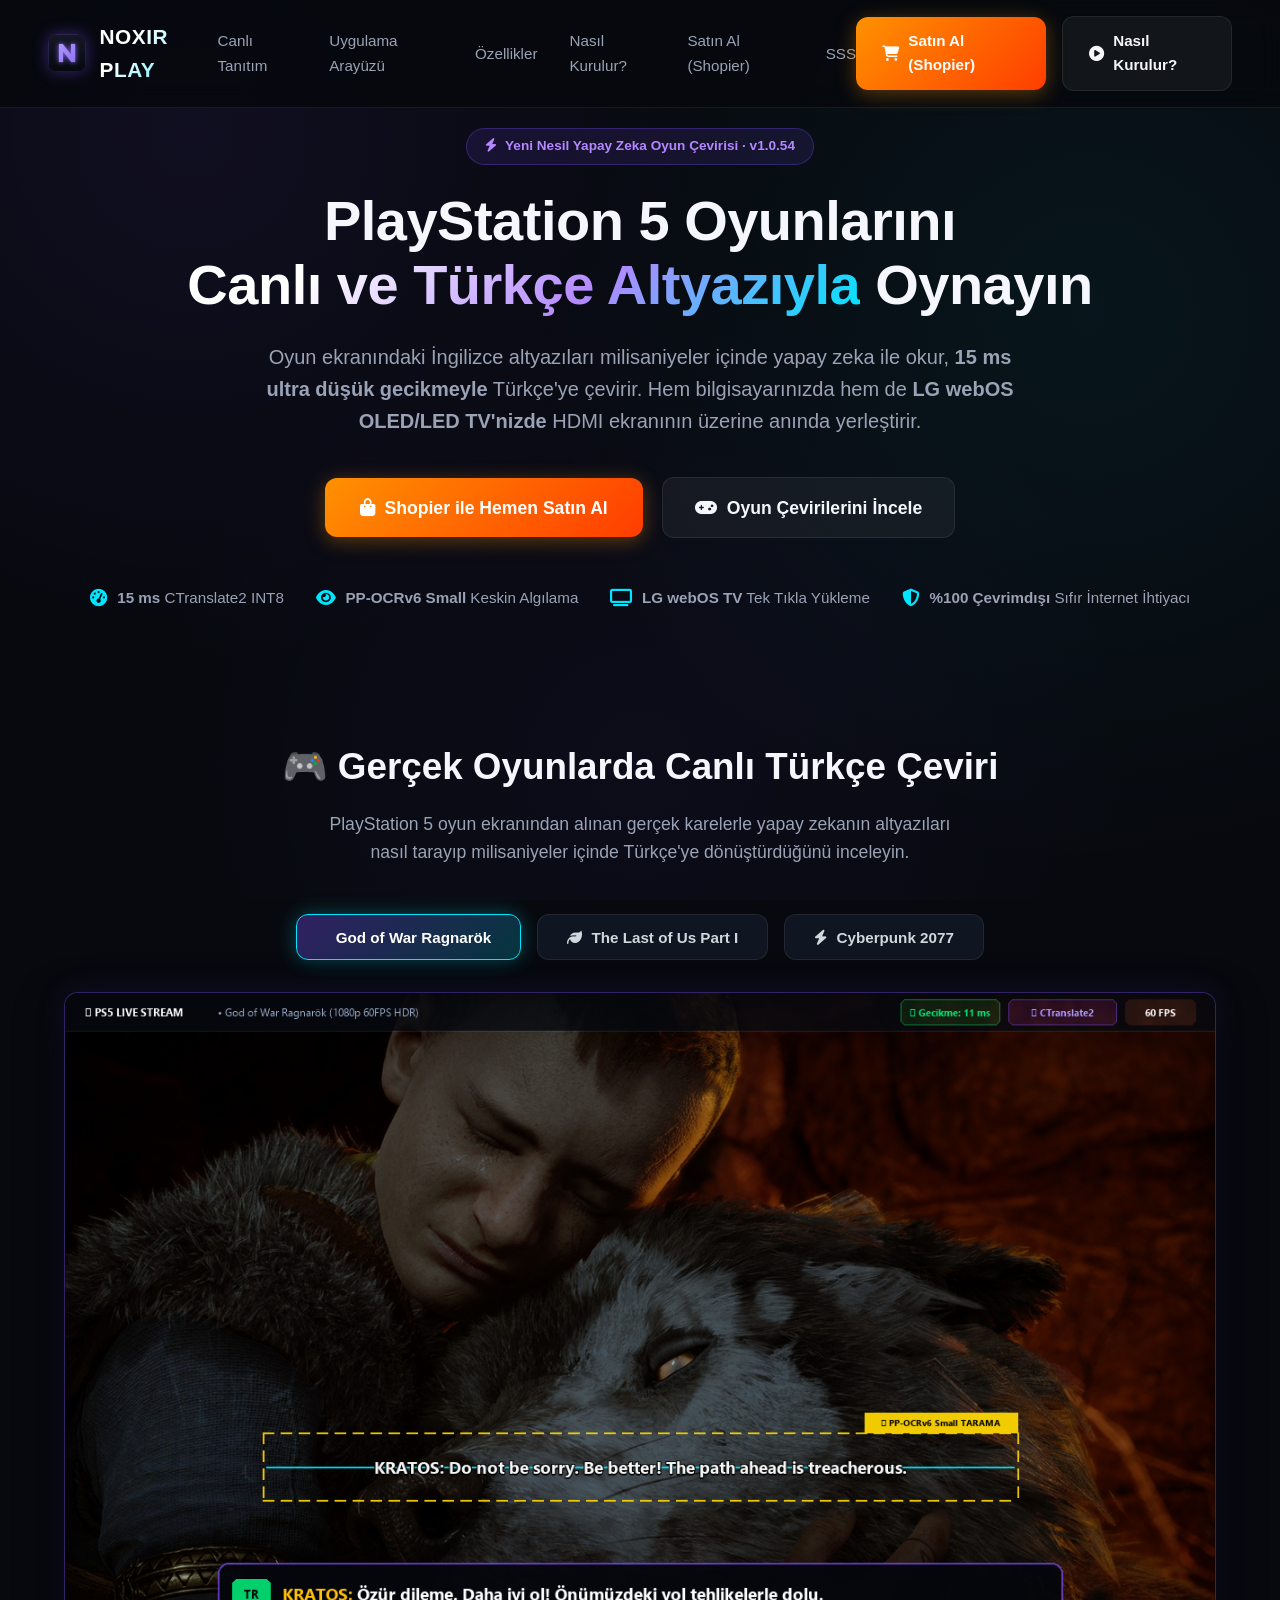
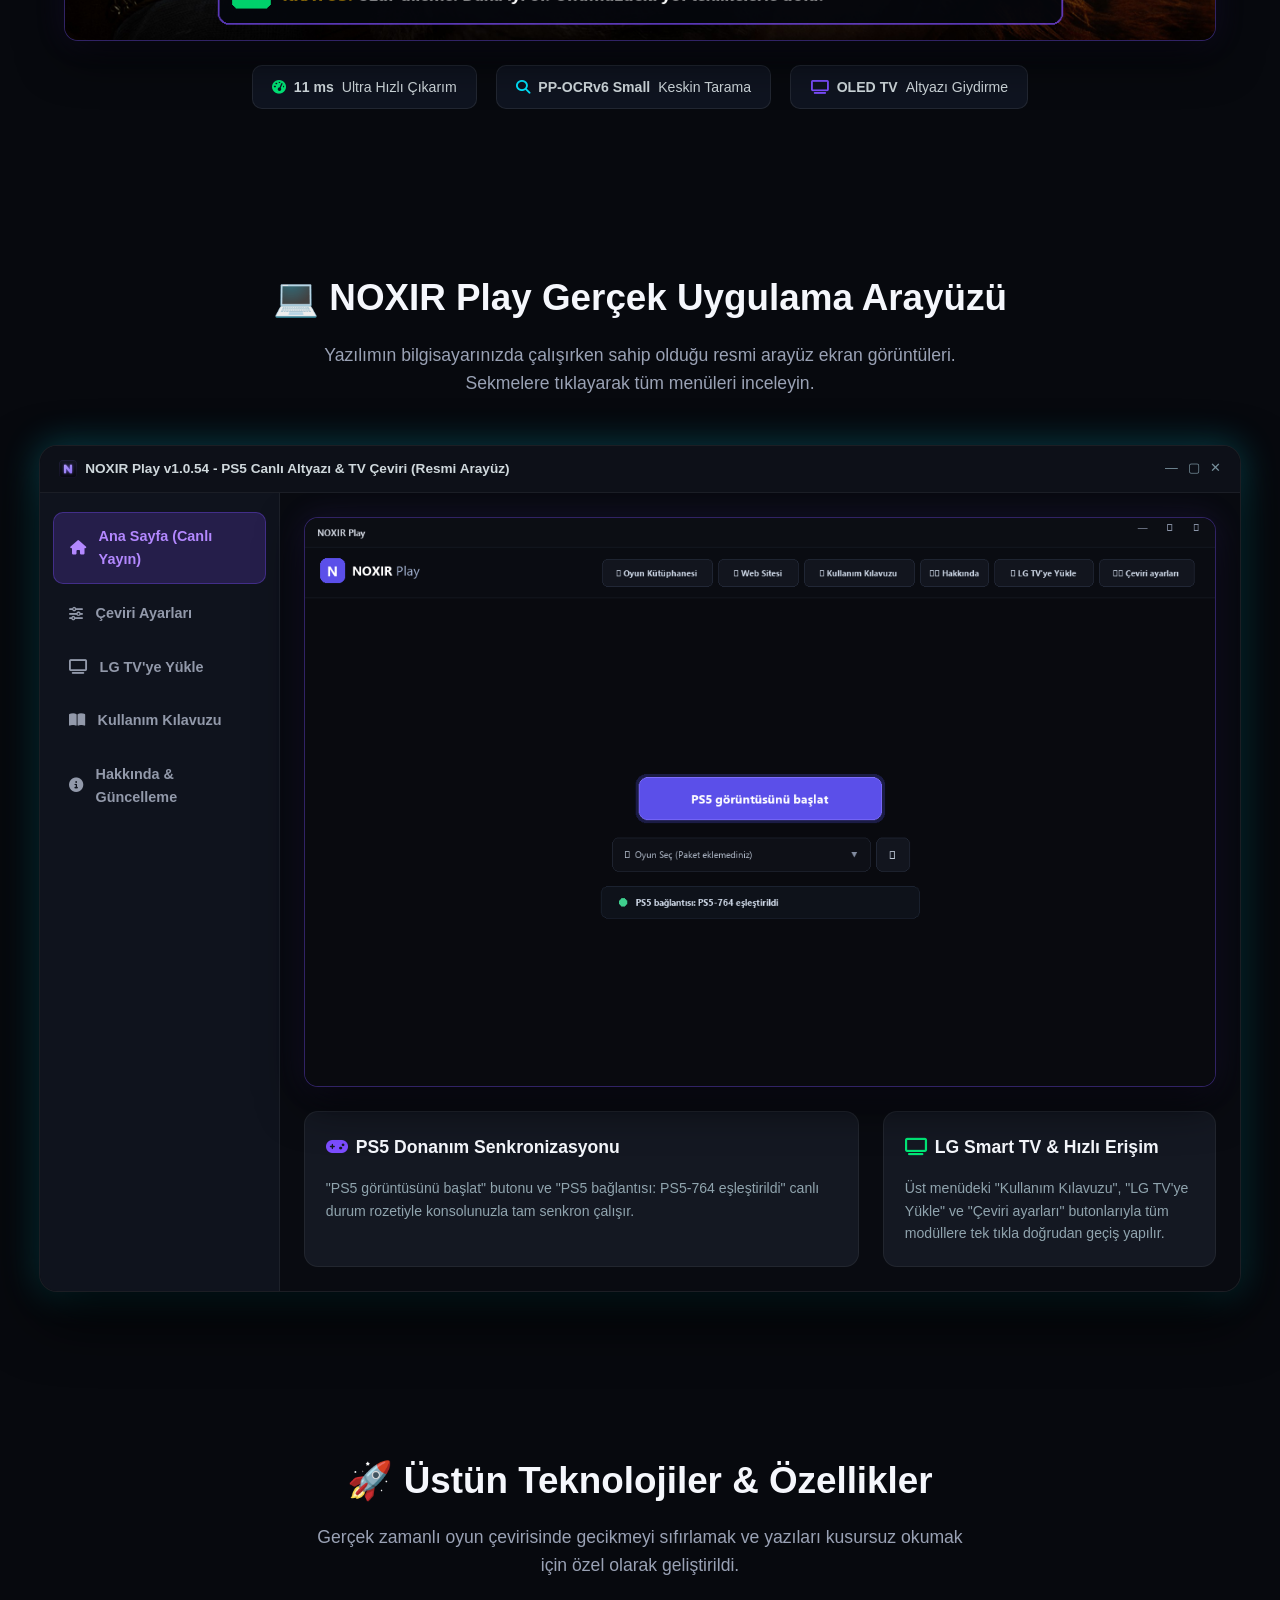
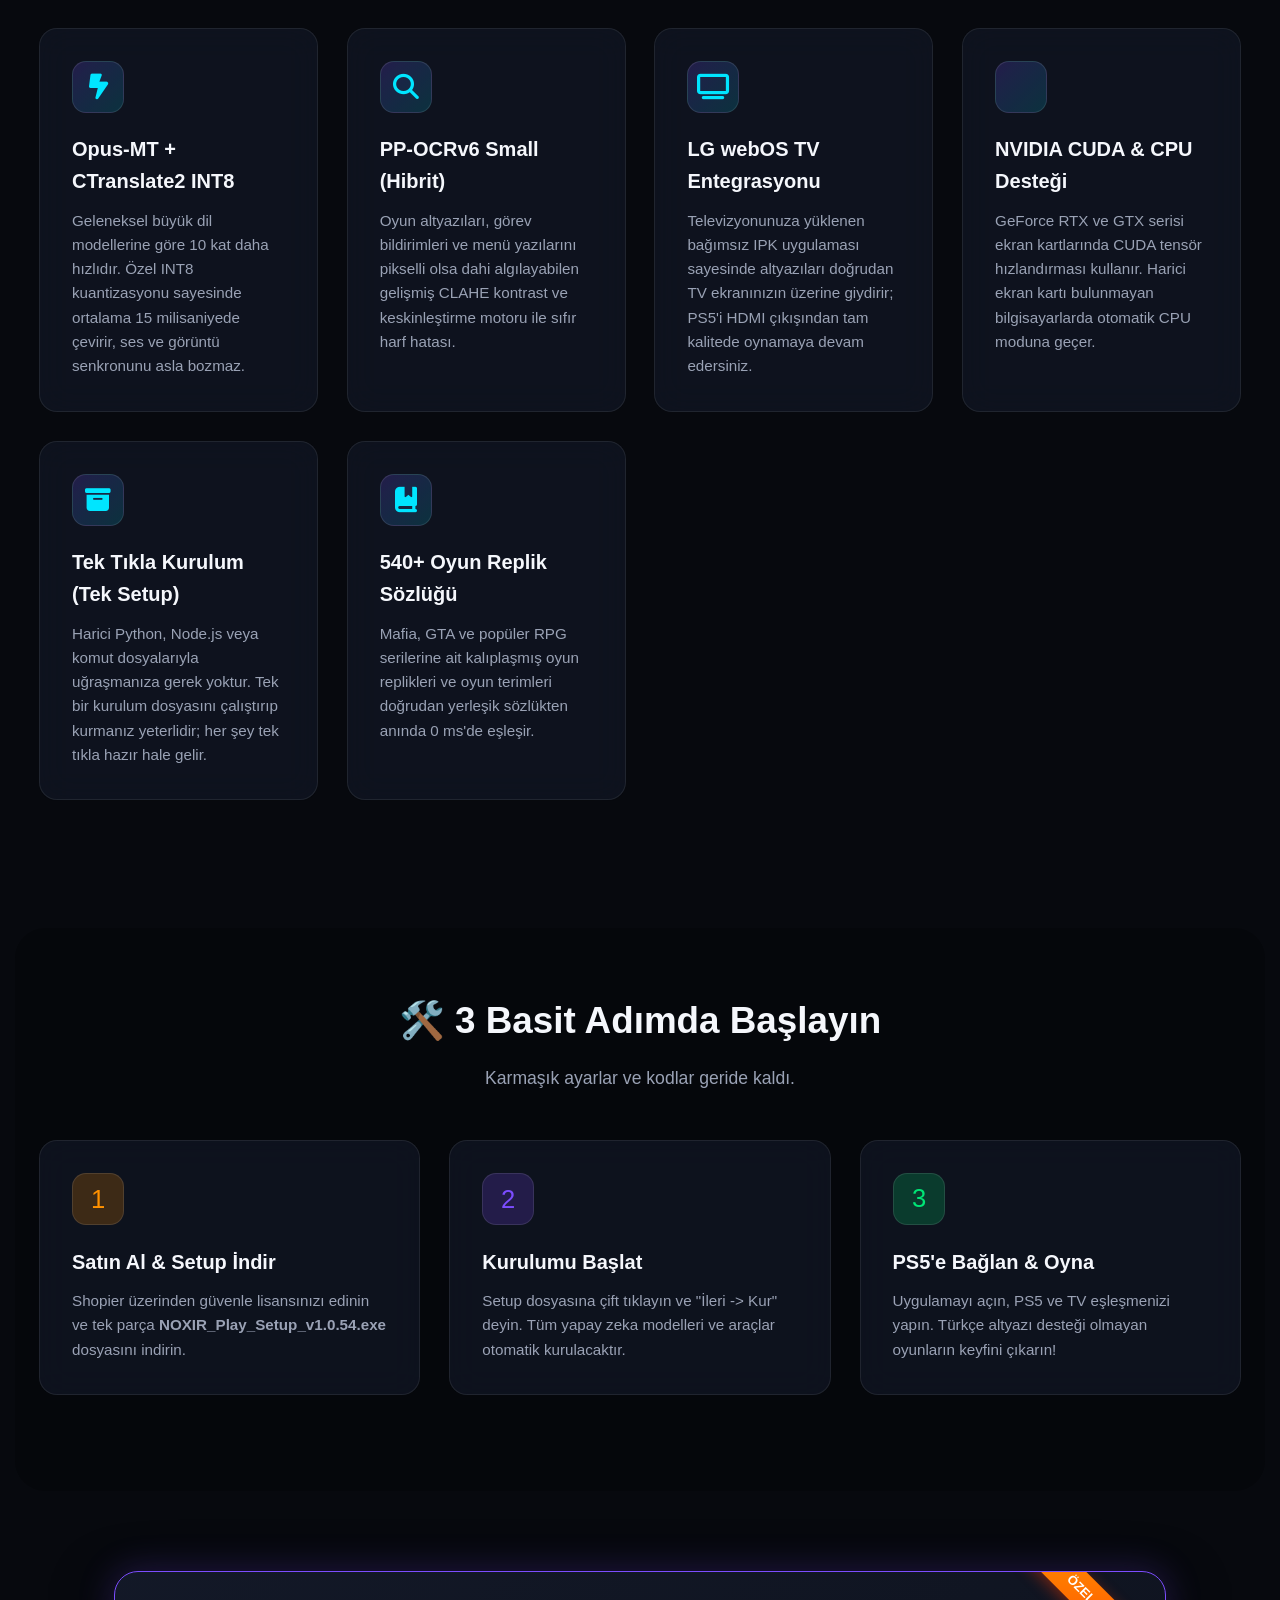
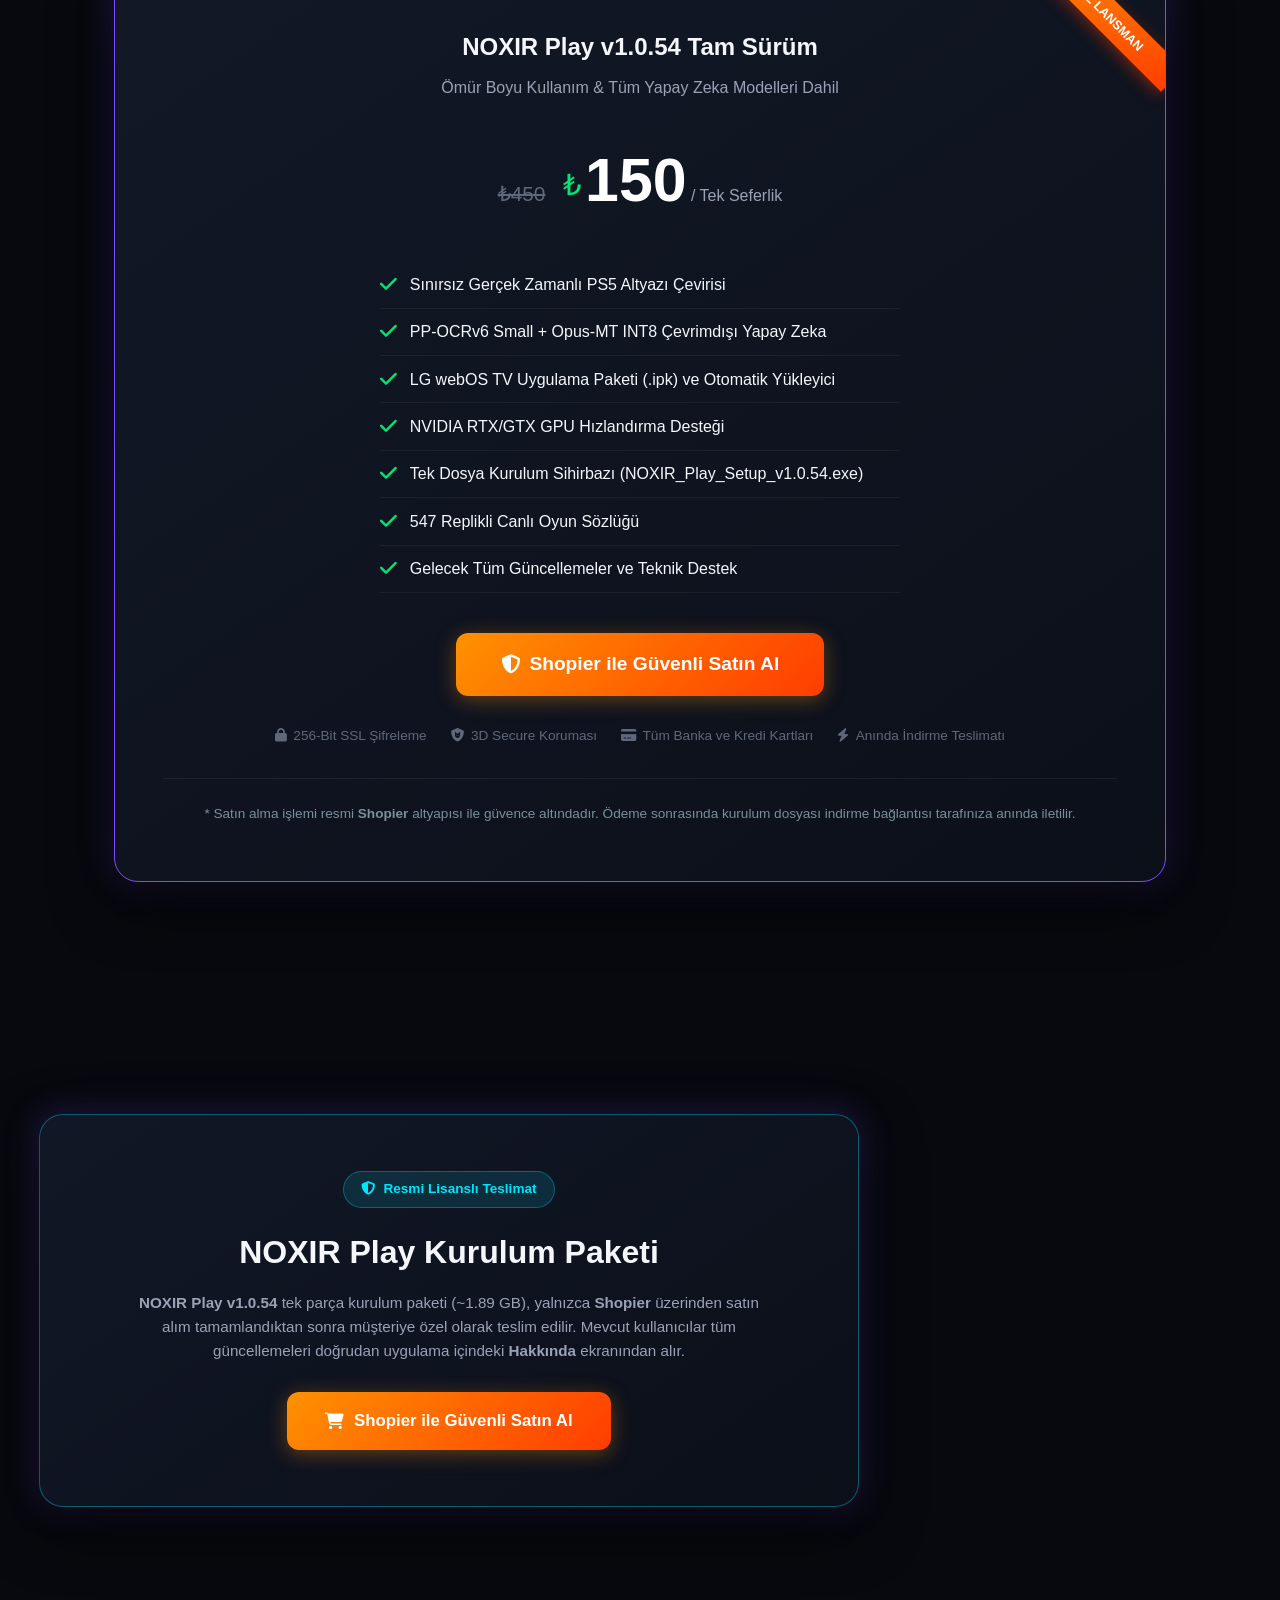
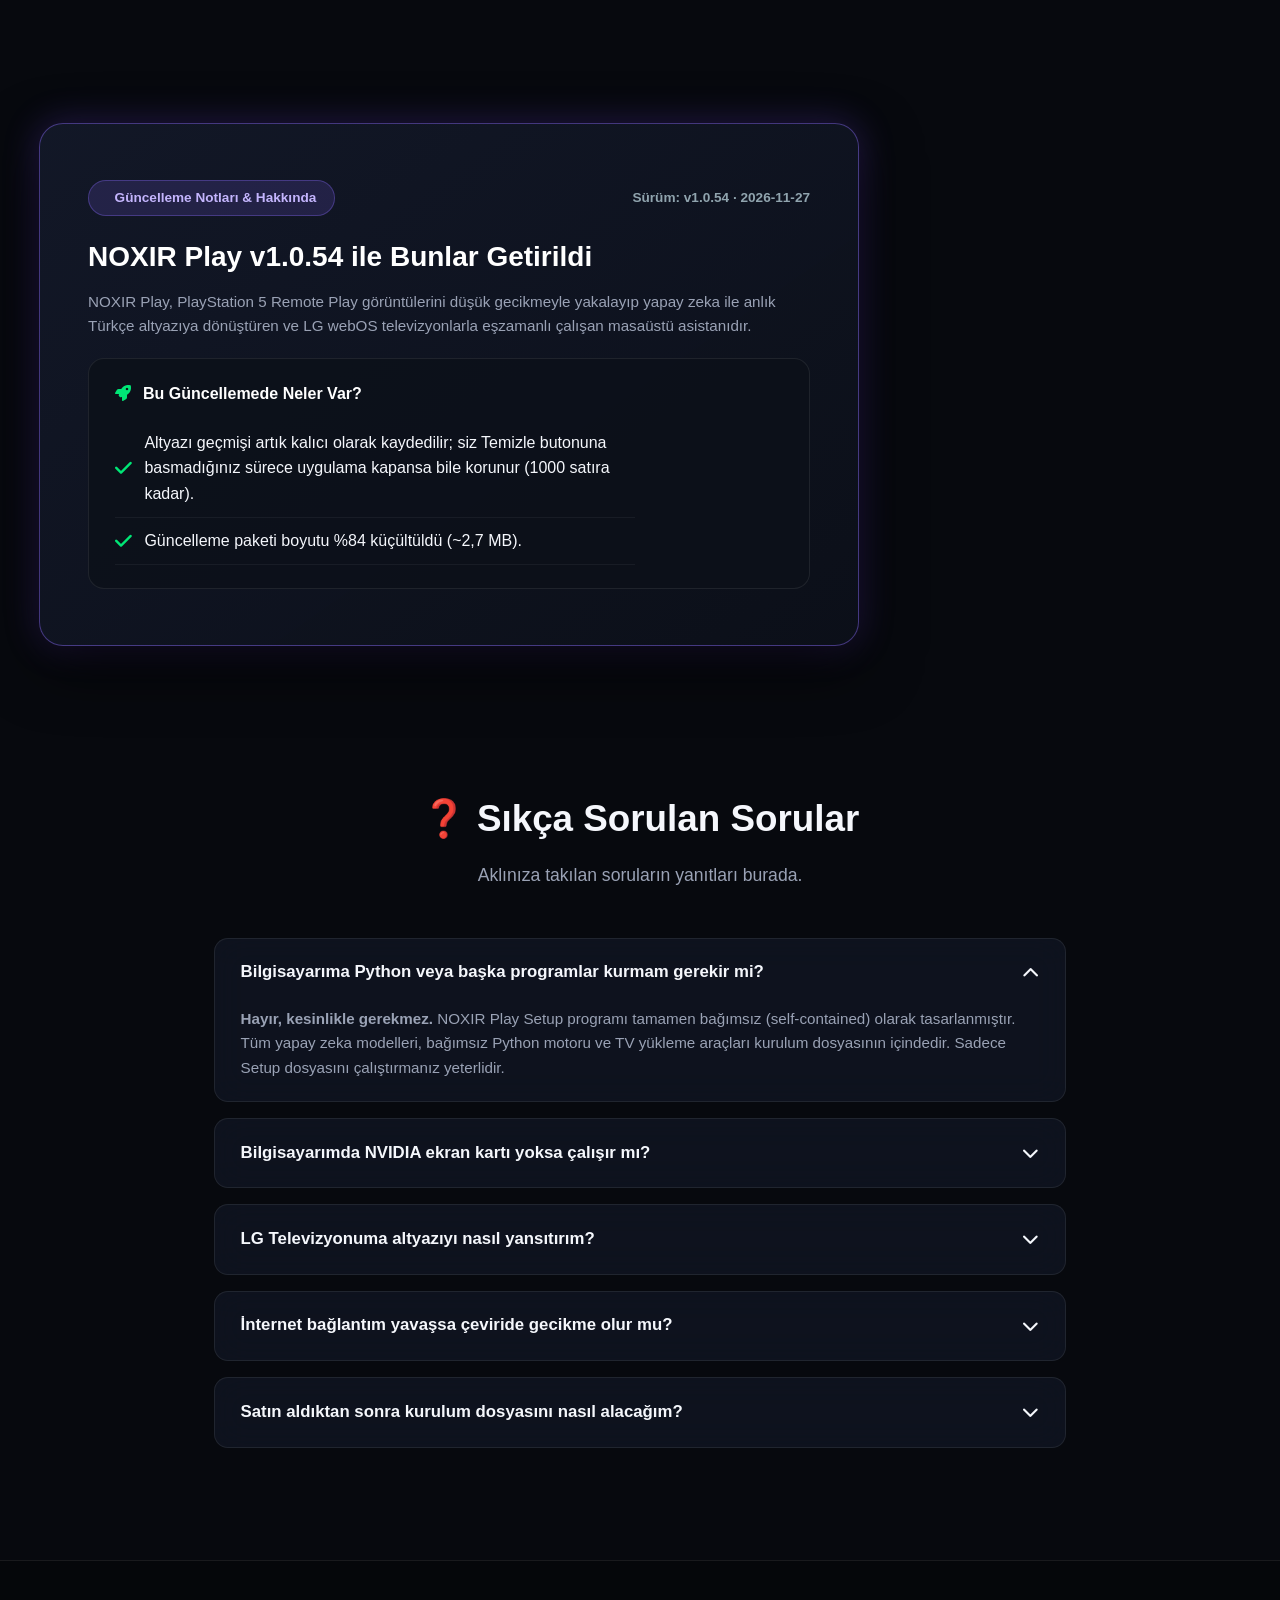
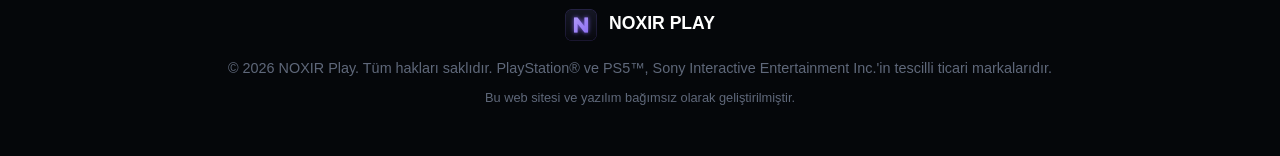
==== commit 31b11afd: "Release v1.0.54: Kalici altyazi gecmisi ve hafif guncelleme paketi" ====
--- a/index.html
+++ b/index.html
@@ -52,7 +52,7 @@
   <!-- Hero Section -->
   <header class="hero">
     <div class="badge" id="heroVersionBadge">
-      <i class="fa-solid fa-bolt"></i> Yeni Nesil Yapay Zeka Oyun Çevirisi · v1.0.52
+      <i class="fa-solid fa-bolt"></i> Yeni Nesil Yapay Zeka Oyun Çevirisi · v1.0.54
     </div>
     <h1>
       PlayStation 5 Oyunlarını<br>
@@ -162,7 +162,7 @@
       <div class="app-titlebar">
         <div style="display: flex; align-items: center; gap: 8px;">
           <img src="assets/icon.png" width="18" height="18" style="border-radius: 4px;">
-          <span style="font-size: 0.85rem; font-weight: 600; color: #cfd8dc;">NOXIR Play v1.0.52 - PS5 Canlı Altyazı & TV Çeviri (Resmi Arayüz)</span>
+          <span style="font-size: 0.85rem; font-weight: 600; color: #cfd8dc;">NOXIR Play v1.0.54 - PS5 Canlı Altyazı & TV Çeviri (Resmi Arayüz)</span>
         </div>
         <div style="display: flex; gap: 10px; color: #78909c; font-size: 0.8rem;">
           <span>—</span>
@@ -372,7 +372,7 @@
       <div class="feature-card glass">
         <div class="feature-icon" style="background: rgba(255, 145, 0, 0.2); color: #ff9100;">1</div>
         <h3>Satın Al &amp; Setup İndir</h3>
-        <p>Shopier üzerinden güvenle lisansınızı edinin ve tek parça <b>NOXIR_Play_Setup_v1.0.52.exe</b> dosyasını indirin.</p>
+        <p>Shopier üzerinden güvenle lisansınızı edinin ve tek parça <b>NOXIR_Play_Setup_v1.0.54.exe</b> dosyasını indirin.</p>
       </div>
 
       <div class="feature-card glass">
@@ -393,7 +393,7 @@
   <section class="pricing-section" id="fiyat">
     <div class="pricing-card">
       <div class="popular-ribbon">ÖZEL LANSMAN</div>
-      <h2>NOXIR Play v1.0.52 Tam Sürüm</h2>
+      <h2>NOXIR Play v1.0.54 Tam Sürüm</h2>
       <p style="color: var(--text-secondary); margin-top: 0.5rem;">Ömür Boyu Kullanım &amp; Tüm Yapay Zeka Modelleri Dahil</p>
 
       <div class="price-box">
@@ -408,7 +408,7 @@
         <li><i class="fa-solid fa-check"></i> PP-OCRv6 Small + Opus-MT INT8 Çevrimdışı Yapay Zeka</li>
         <li><i class="fa-solid fa-check"></i> LG webOS TV Uygulama Paketi (.ipk) ve Otomatik Yükleyici</li>
         <li><i class="fa-solid fa-check"></i> NVIDIA RTX/GTX GPU Hızlandırma Desteği</li>
-        <li><i class="fa-solid fa-check"></i> Tek Dosya Kurulum Sihirbazı (NOXIR_Play_Setup_v1.0.52.exe)</li>
+        <li><i class="fa-solid fa-check"></i> Tek Dosya Kurulum Sihirbazı (NOXIR_Play_Setup_v1.0.54.exe)</li>
         <li><i class="fa-solid fa-check"></i> 547 Replikli Canlı Oyun Sözlüğü</li>
         <li><i class="fa-solid fa-check"></i> Gelecek Tüm Güncellemeler ve Teknik Destek</li>
       </ul>
@@ -441,7 +441,7 @@
 
       <h2 style="font-size: 2rem; margin-bottom: 0.8rem;">NOXIR Play Kurulum Paketi</h2>
       <p style="color: var(--text-secondary); max-width: 640px; margin: 0 auto 1.8rem auto; font-size: 0.95rem; line-height: 1.6;">
-        <b>NOXIR Play v1.0.52</b> tek parça kurulum paketi (~1.89 GB), yalnızca <b>Shopier</b> üzerinden satın alım tamamlandıktan sonra müşteriye özel olarak teslim edilir. Mevcut kullanıcılar tüm güncellemeleri doğrudan uygulama içindeki <b>Hakkında</b> ekranından alır.
+        <b>NOXIR Play v1.0.54</b> tek parça kurulum paketi (~1.89 GB), yalnızca <b>Shopier</b> üzerinden satın alım tamamlandıktan sonra müşteriye özel olarak teslim edilir. Mevcut kullanıcılar tüm güncellemeleri doğrudan uygulama içindeki <b>Hakkında</b> ekranından alır.
       </p>
 
       <div style="display: flex; justify-content: center; gap: 1rem; flex-wrap: wrap;">
@@ -459,10 +459,10 @@
         <div style="display: inline-flex; align-items: center; gap: 8px; padding: 0.4rem 1.1rem; background: rgba(133, 103, 245, 0.16); border: 1px solid rgba(133, 103, 245, 0.35); border-radius: 30px; color: #c4b5fd; font-size: 0.85rem; font-weight: 700;">
           <i class="fa-solid fa-sparkles"></i> Güncelleme Notları &amp; Hakkında
         </div>
-        <span id="siteChangelogMeta" style="font-size: 0.85rem; color: #90a4ae; font-weight: 600;">Sürüm: v1.0.52 · 26.11.2026</span>
-      </div>
-
-      <h2 id="siteChangelogTitle" style="font-size: 1.75rem; margin-bottom: 0.6rem; color: #fff;">NOXIR Play v1.0.52 ile Bunlar Getirildi</h2>
+        <span id="siteChangelogMeta" style="font-size: 0.85rem; color: #90a4ae; font-weight: 600;">Sürüm: v1.0.54 · 27.11.2026</span>
+      </div>
+
+      <h2 id="siteChangelogTitle" style="font-size: 1.75rem; margin-bottom: 0.6rem; color: #fff;">NOXIR Play v1.0.54 ile Bunlar Getirildi</h2>
       <p style="color: var(--text-secondary); font-size: 0.95rem; line-height: 1.6; margin-bottom: 1.2rem;">
         NOXIR Play, PlayStation 5 Remote Play görüntülerini düşük gecikmeyle yakalayıp yapay zeka ile anlık Türkçe altyazıya dönüştüren ve LG webOS televizyonlarla eşzamanlı çalışan masaüstü asistanıdır.
       </p>
@@ -531,7 +531,7 @@
         <i class="fa-solid fa-chevron-down faq-icon"></i>
       </div>
       <div class="faq-answer">
-        Shopier üzerinden ödemenizi tamamladığınız anda tek parçalık <b>NOXIR_Play_Setup_v1.0.52.exe</b> indirme bağlantısı anında ekranınızda ve e-posta adresinizde belirir.
+        Shopier üzerinden ödemenizi tamamladığınız anda tek parçalık <b>NOXIR_Play_Setup_v1.0.54.exe</b> indirme bağlantısı anında ekranınızda ve e-posta adresinizde belirir.
       </div>
     </div>
   </section>
@@ -553,7 +553,7 @@
       <div class="shopier-badge" style="display: inline-flex; align-items: center; gap: 6px; padding: 0.35rem 0.9rem; background: rgba(0, 230, 118, 0.15); border: 1px solid rgba(0, 230, 118, 0.3); border-radius: 30px; color: #00e676; font-size: 0.82rem; font-weight: 700;">
         <i class="fa-solid fa-shield-halved"></i> Güvenli Shopier Ödeme Noktası
       </div>
-      <h2 style="font-size: 1.6rem; margin: 1rem 0 0.3rem 0; color: #fff;">NOXIR Play v1.0.52 Tam Sürüm</h2>
+      <h2 style="font-size: 1.6rem; margin: 1rem 0 0.3rem 0; color: #fff;">NOXIR Play v1.0.54 Tam Sürüm</h2>
       <p style="color: var(--text-secondary); font-size: 0.9rem;">Ömür Boyu Lisans · Tüm Yapay Zeka Modelleri &amp; LG TV IPK Dahil</p>
 
       <div class="price-box" style="margin: 1.2rem 0; padding: 1rem; background: rgba(124, 77, 255, 0.08); border-radius: 12px; border: 1px solid rgba(124, 77, 255, 0.25);">
@@ -564,7 +564,7 @@
       </div>
 
       <div class="shopier-modal-features">
-        <div><i class="fa-solid fa-check" style="color: var(--accent-green); margin-right: 8px;"></i> Tek Parça Kurulum Sihirbazı (NOXIR_Play_Setup_v1.0.52.exe)</div>
+        <div><i class="fa-solid fa-check" style="color: var(--accent-green); margin-right: 8px;"></i> Tek Parça Kurulum Sihirbazı (NOXIR_Play_Setup_v1.0.54.exe)</div>
         <div><i class="fa-solid fa-check" style="color: var(--accent-green); margin-right: 8px;"></i> LG webOS OLED/LED TV Canlı Altyazı Eklentisi (.ipk)</div>
         <div><i class="fa-solid fa-check" style="color: var(--accent-green); margin-right: 8px;"></i> 15 ms Ultra Hızlı CTranslate2 INT8 + PP-OCRv6 Motoru</div>
         <div><i class="fa-solid fa-check" style="color: var(--accent-green); margin-right: 8px;"></i> 540+ Oyun Replik Sözlüğü & Süresiz Güncellemeler</div>
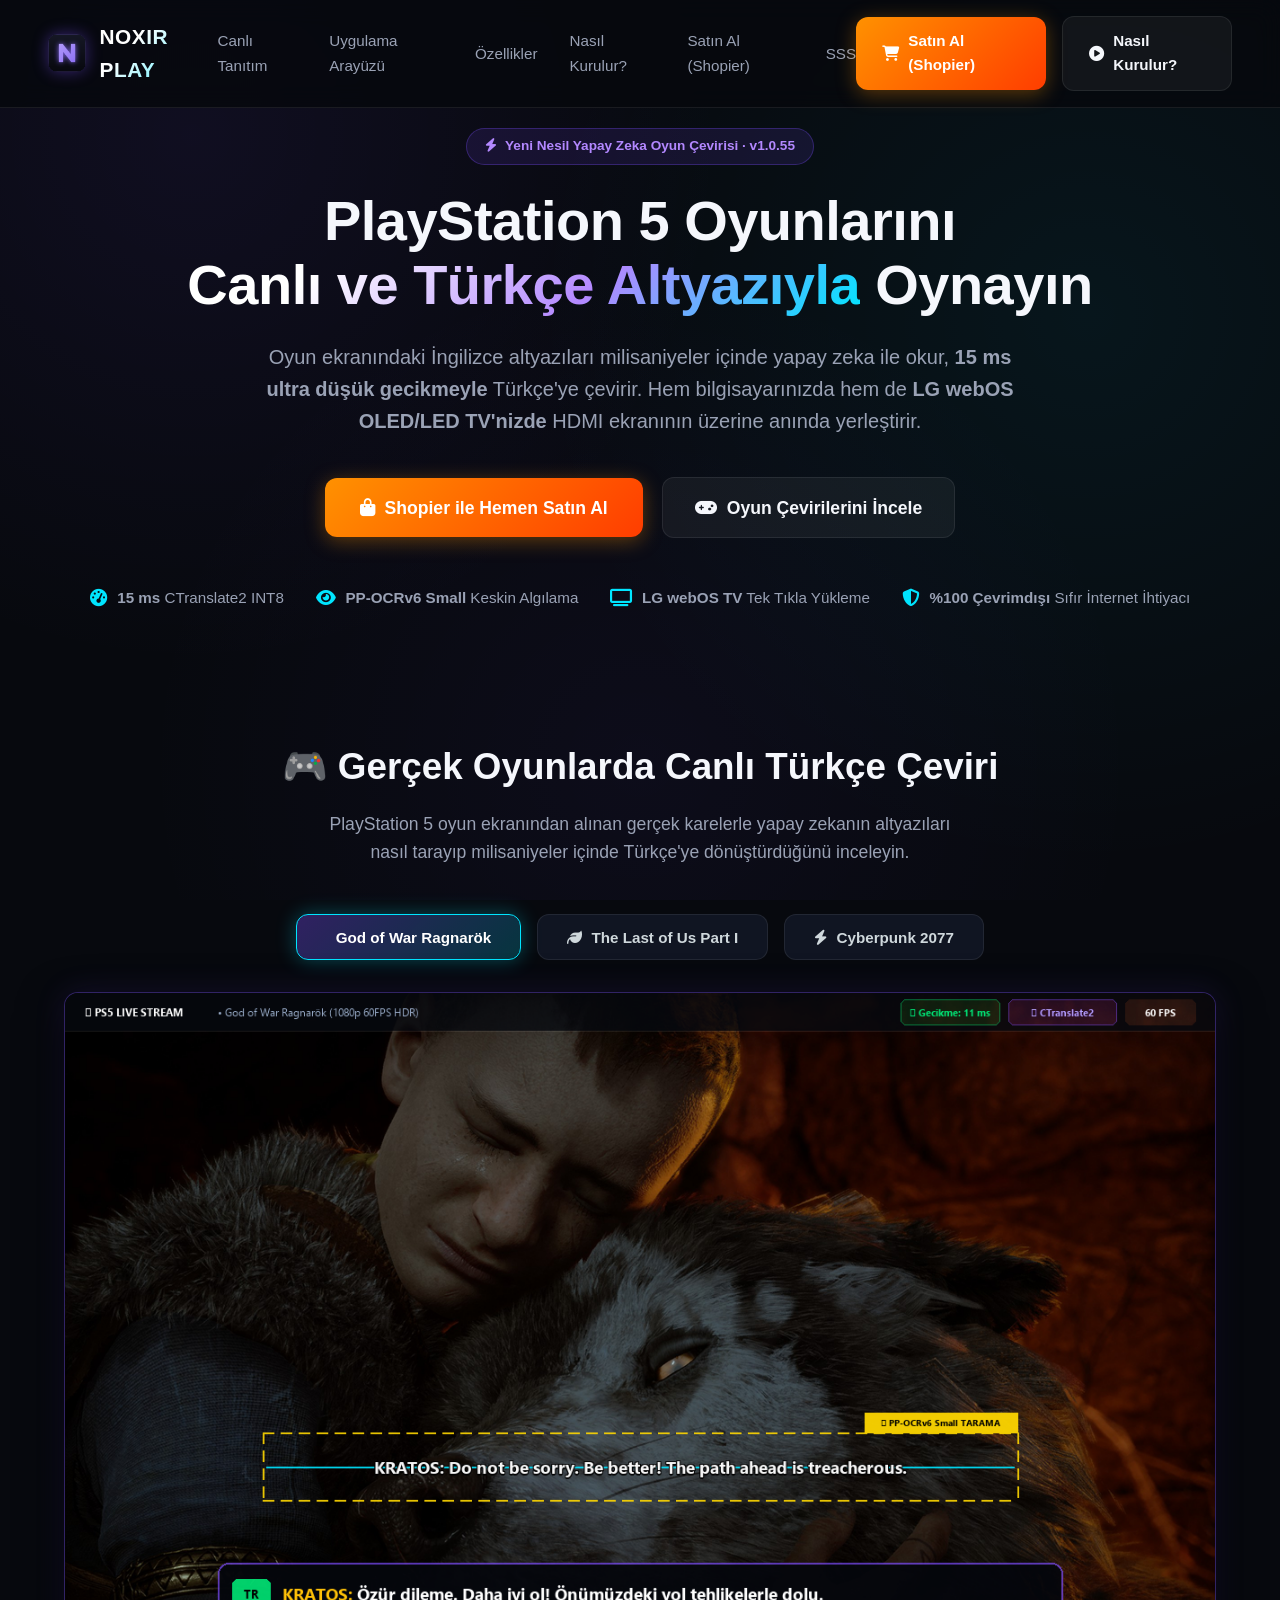
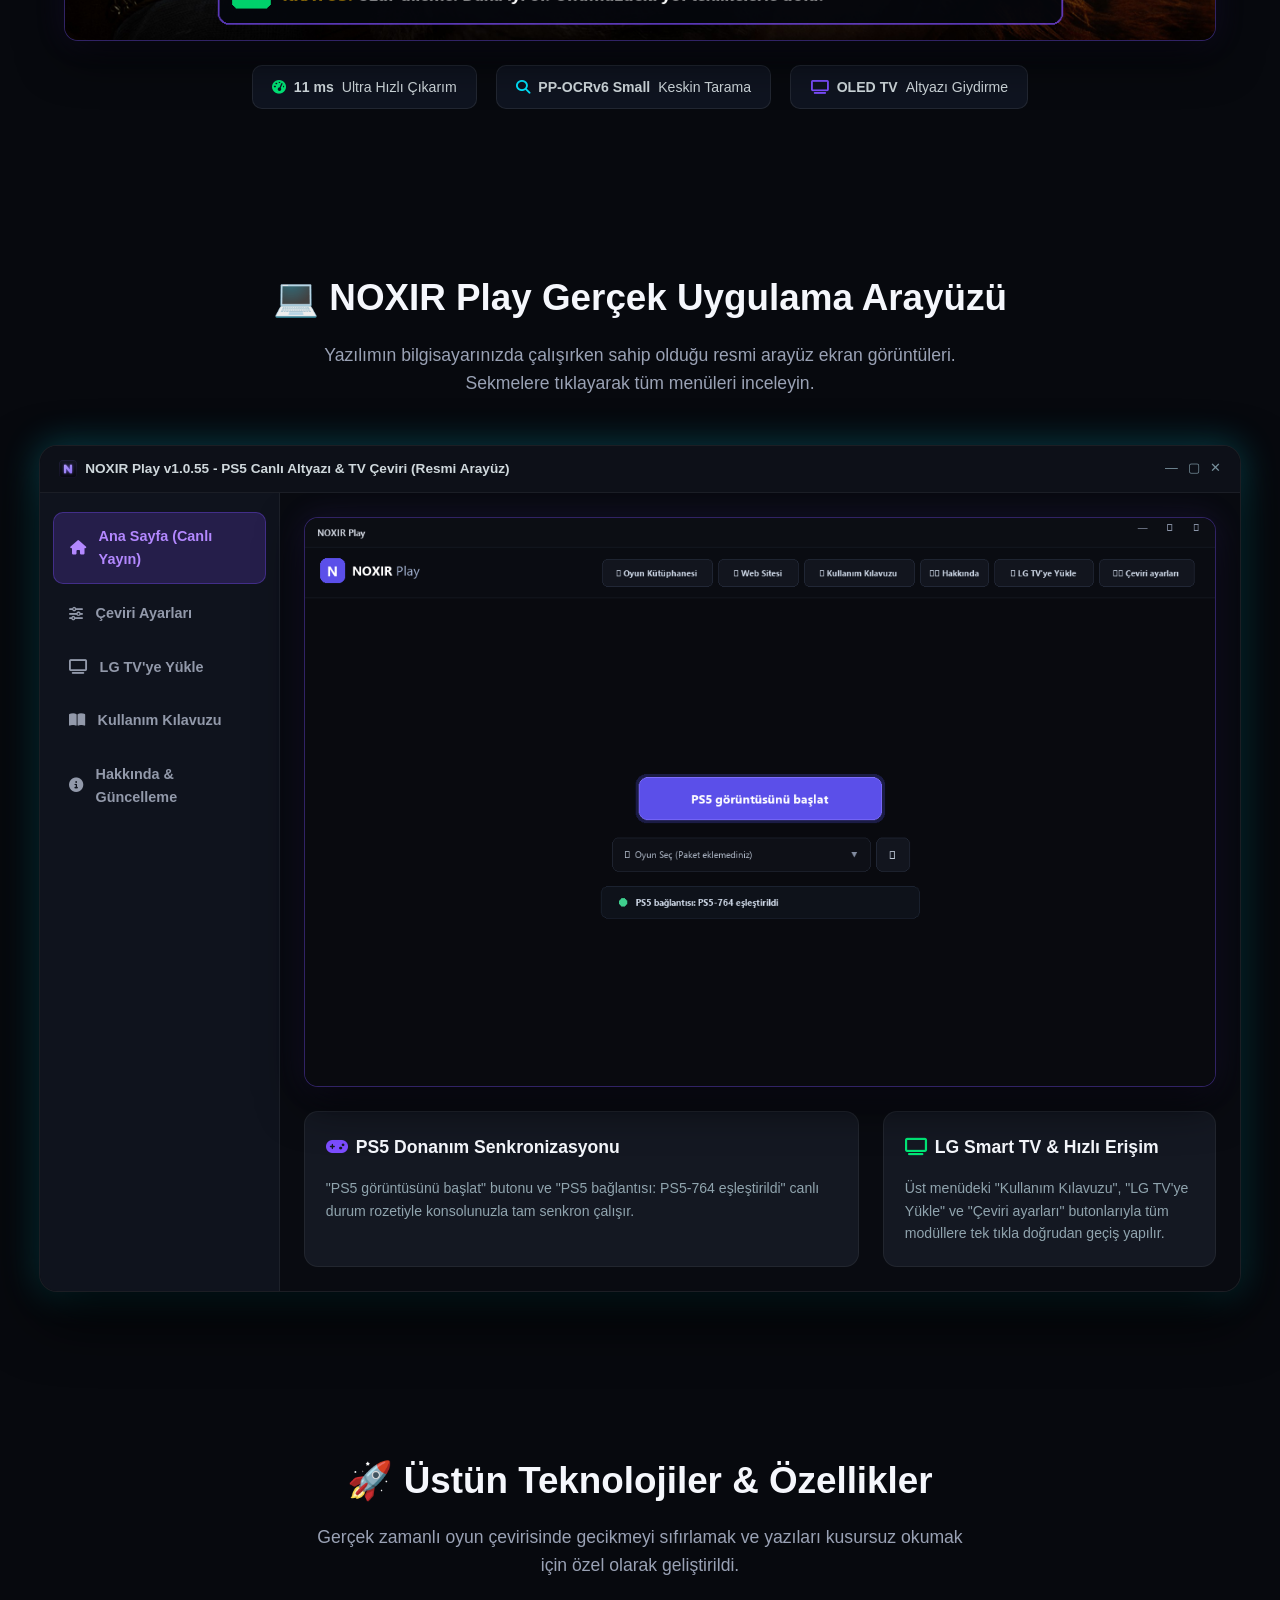
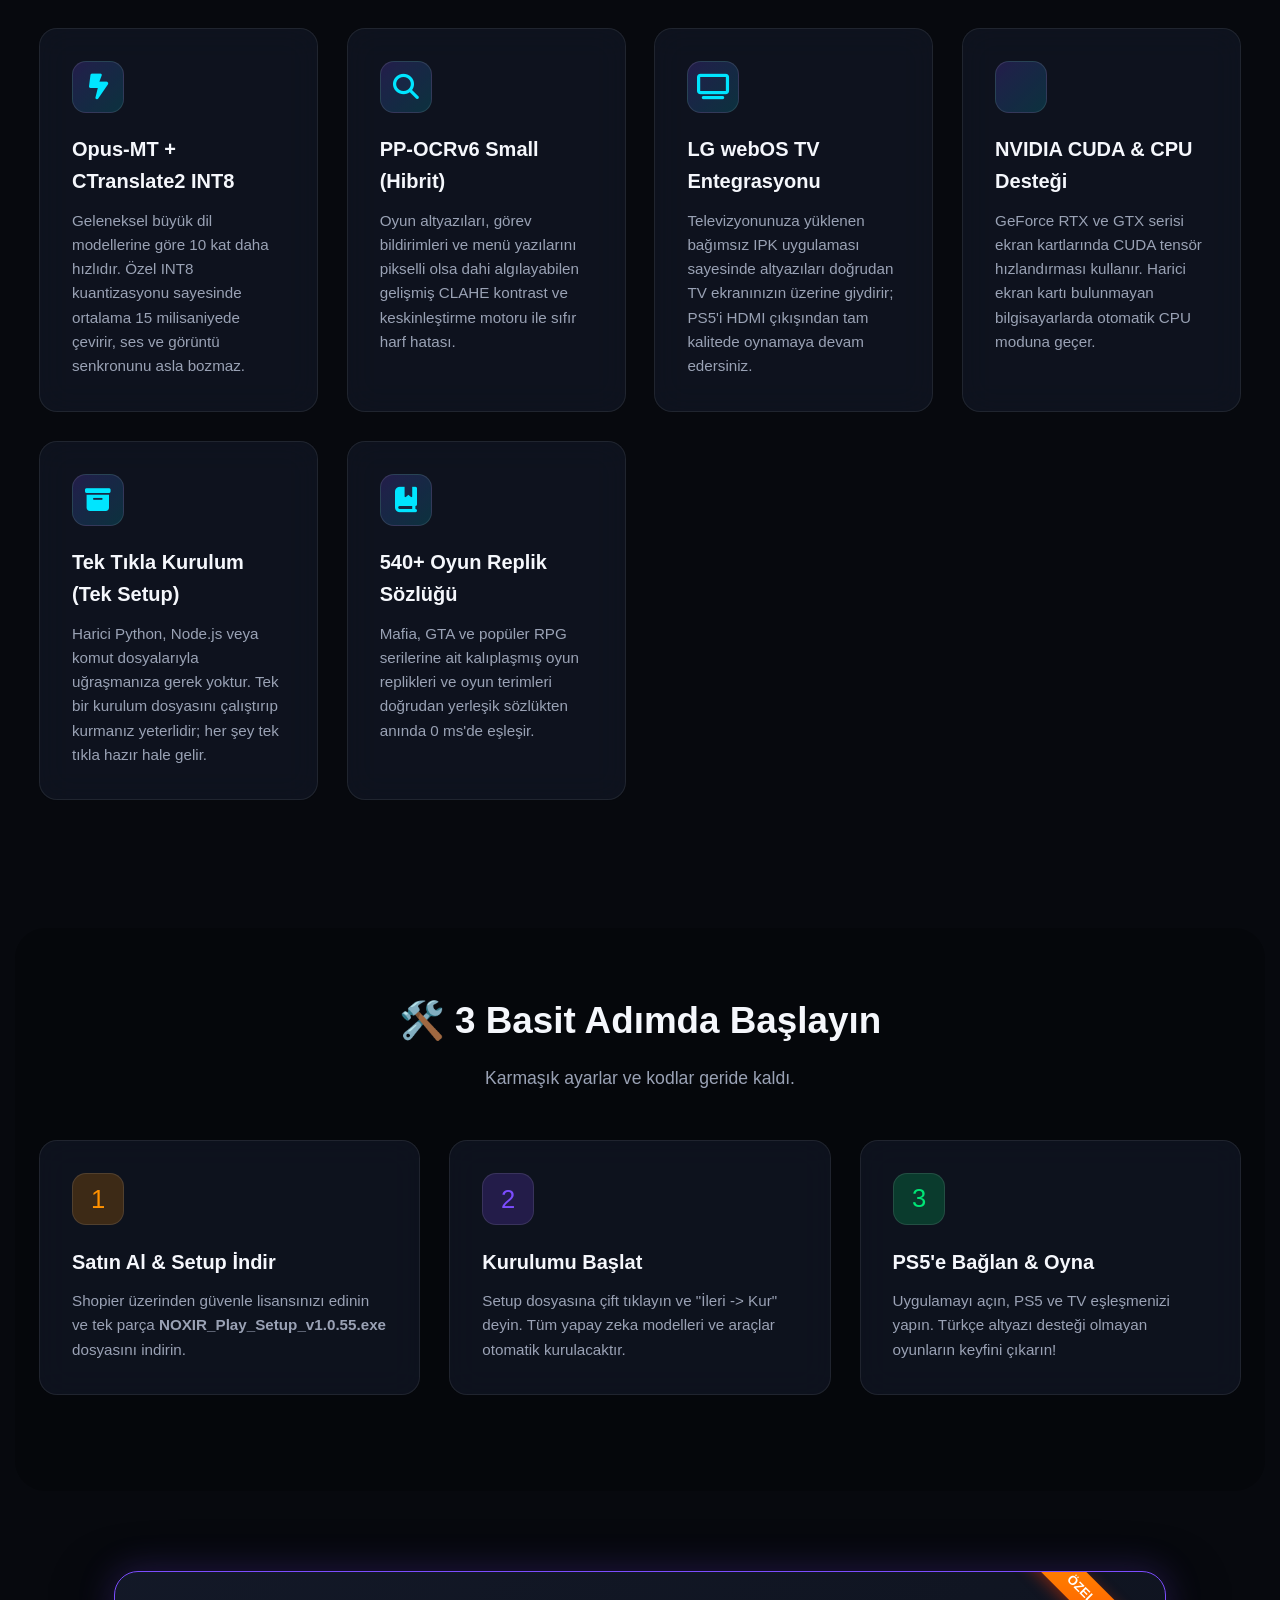
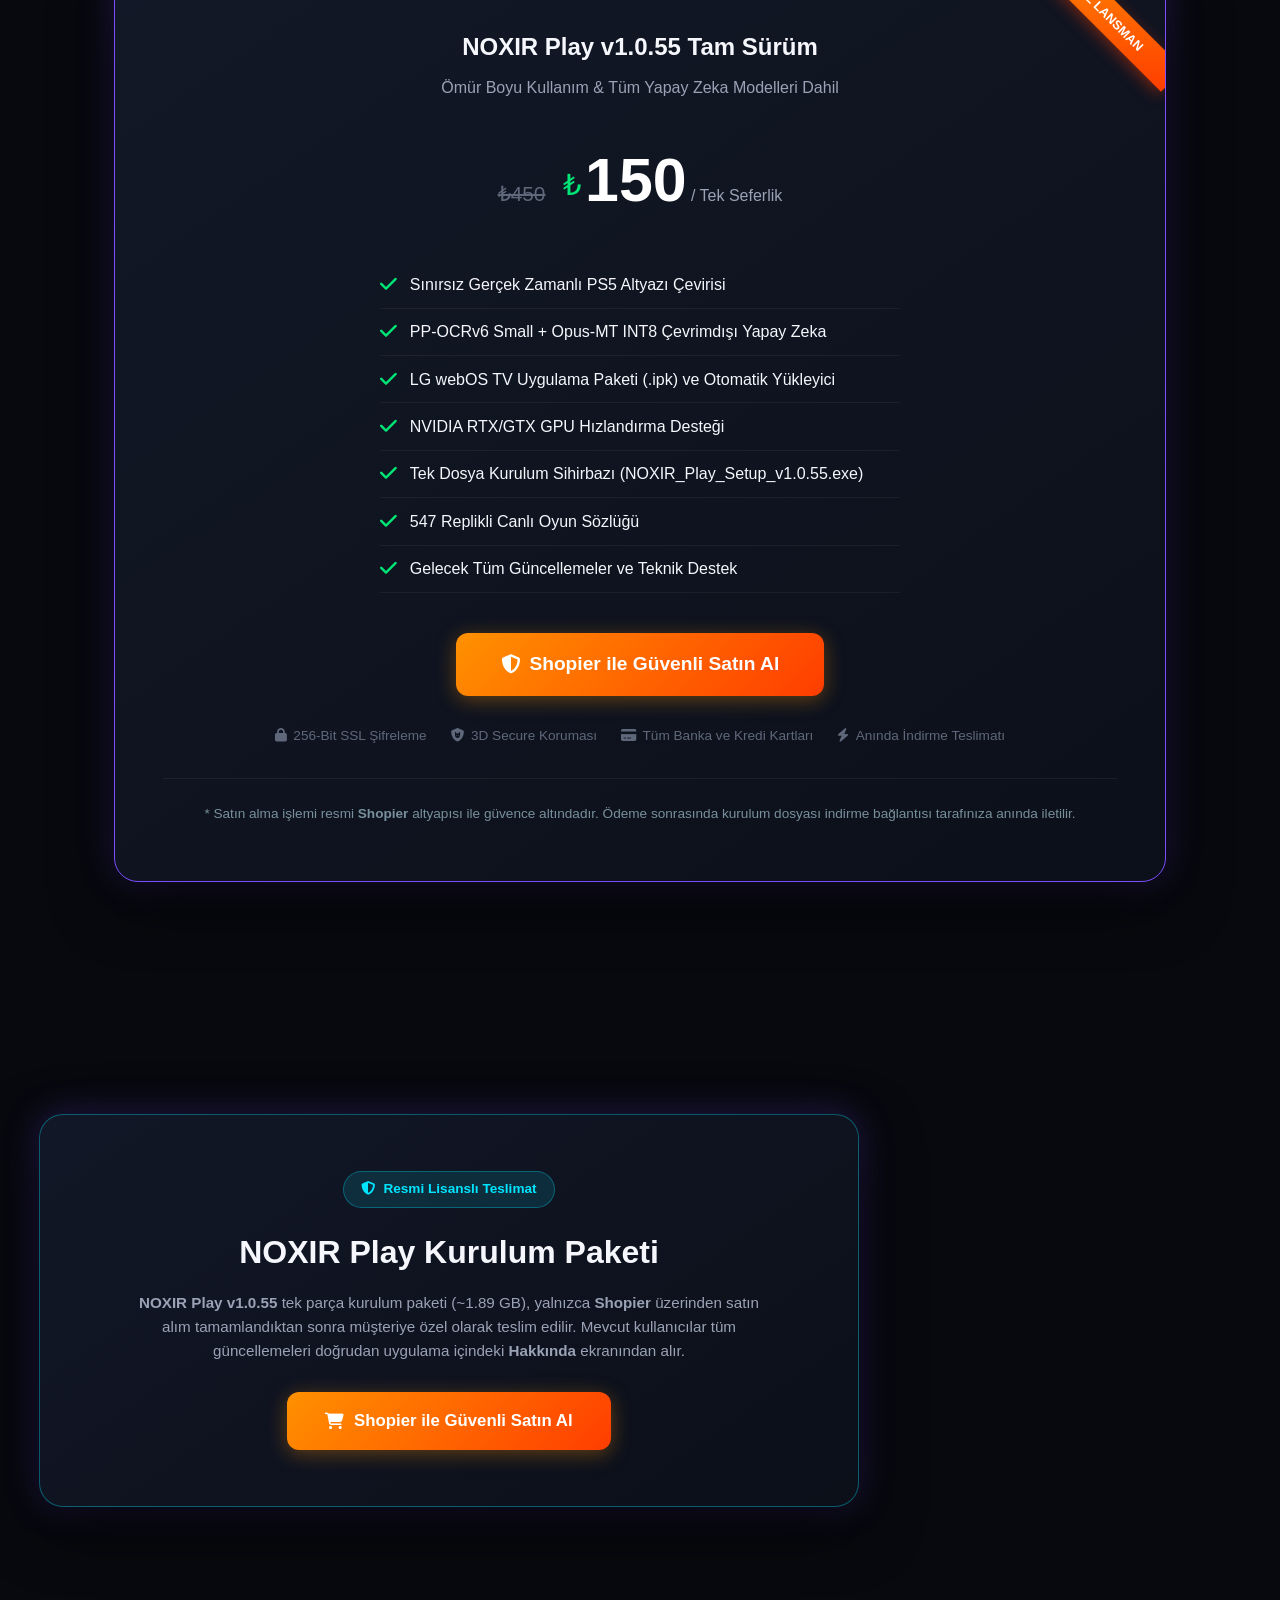
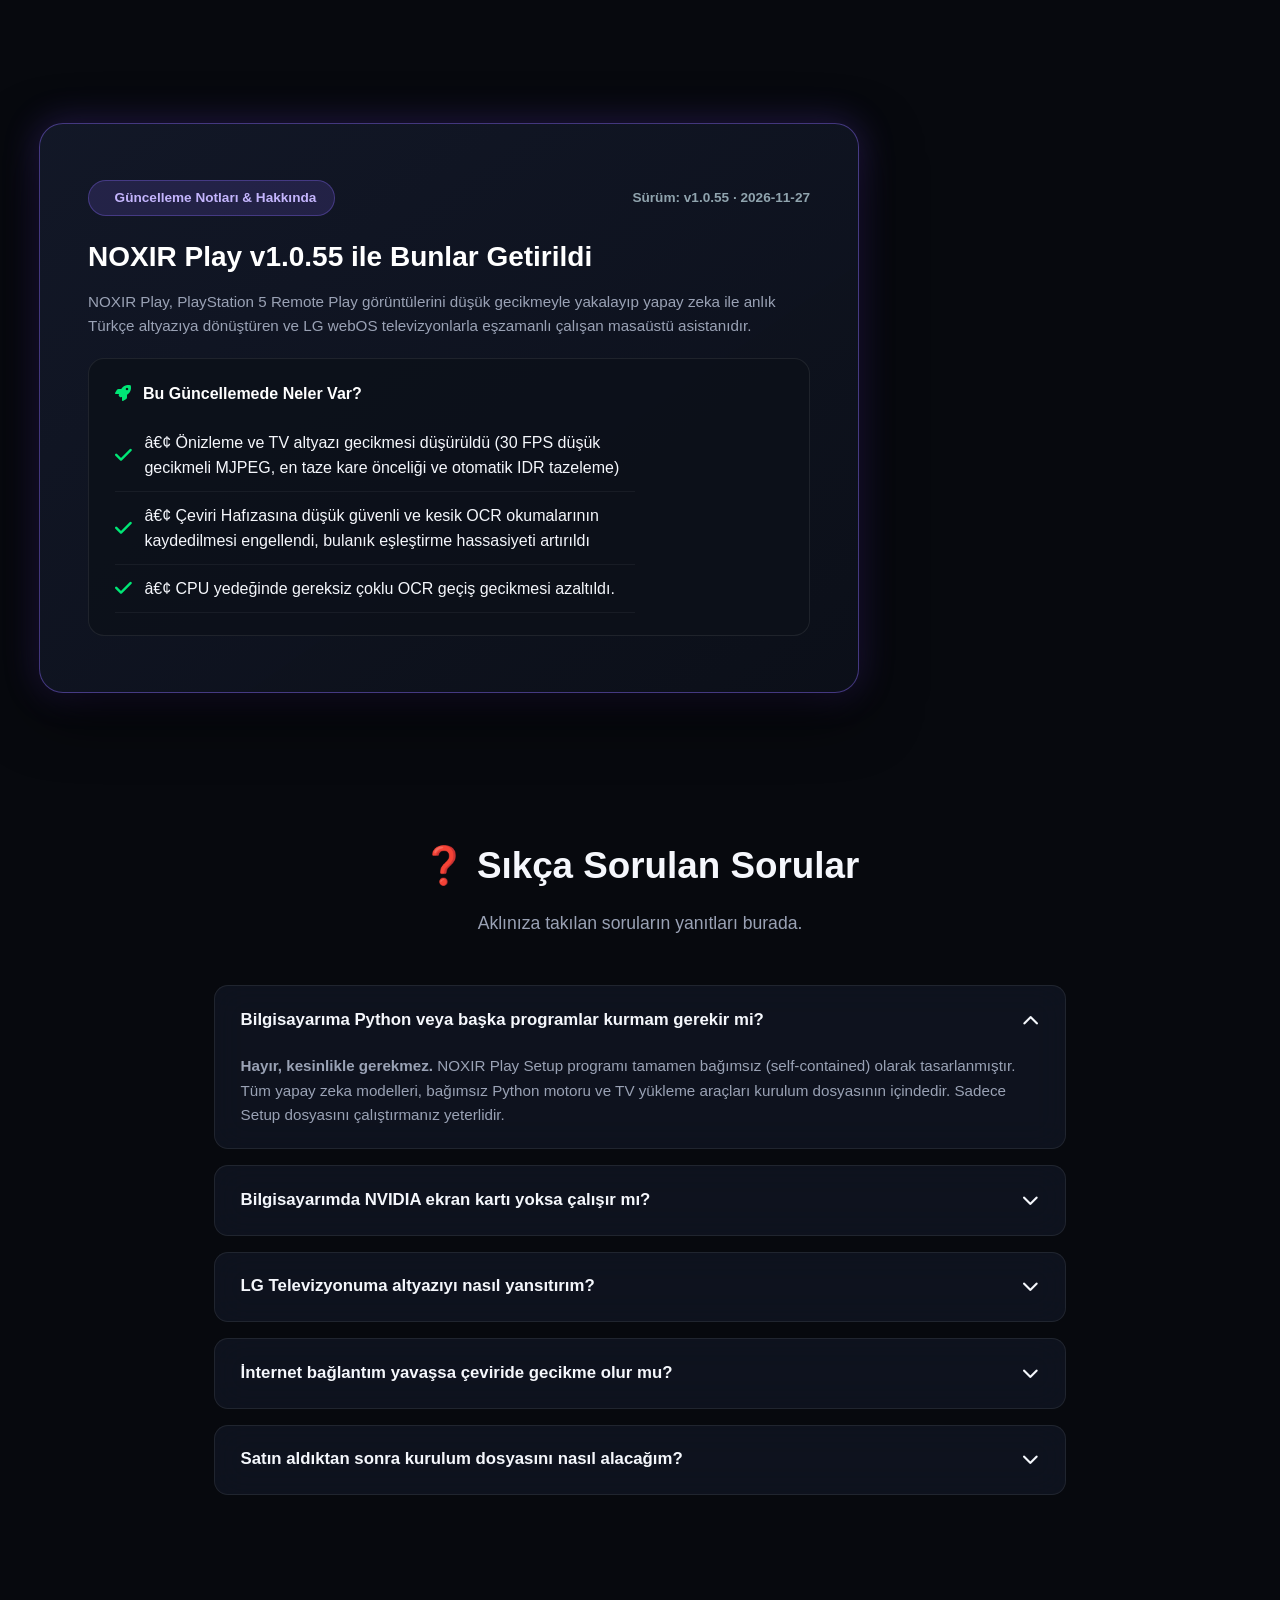
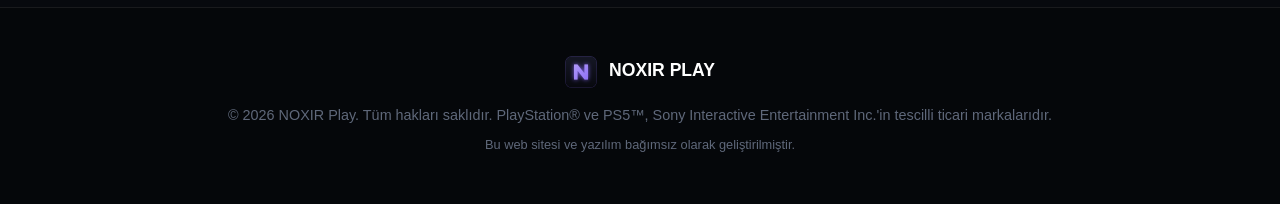
==== commit 20908f62: "Release v1.0.55: Dusuk gecikmeli onizleme, IDR tazeleme ve OCR hafiza korumasi" ====
--- a/index.html
+++ b/index.html
@@ -52,7 +52,7 @@
   <!-- Hero Section -->
   <header class="hero">
     <div class="badge" id="heroVersionBadge">
-      <i class="fa-solid fa-bolt"></i> Yeni Nesil Yapay Zeka Oyun Çevirisi · v1.0.54
+      <i class="fa-solid fa-bolt"></i> Yeni Nesil Yapay Zeka Oyun Çevirisi · v1.0.55
     </div>
     <h1>
       PlayStation 5 Oyunlarını<br>
@@ -162,7 +162,7 @@
       <div class="app-titlebar">
         <div style="display: flex; align-items: center; gap: 8px;">
           <img src="assets/icon.png" width="18" height="18" style="border-radius: 4px;">
-          <span style="font-size: 0.85rem; font-weight: 600; color: #cfd8dc;">NOXIR Play v1.0.54 - PS5 Canlı Altyazı & TV Çeviri (Resmi Arayüz)</span>
+          <span style="font-size: 0.85rem; font-weight: 600; color: #cfd8dc;">NOXIR Play v1.0.55 - PS5 Canlı Altyazı & TV Çeviri (Resmi Arayüz)</span>
         </div>
         <div style="display: flex; gap: 10px; color: #78909c; font-size: 0.8rem;">
           <span>—</span>
@@ -372,7 +372,7 @@
       <div class="feature-card glass">
         <div class="feature-icon" style="background: rgba(255, 145, 0, 0.2); color: #ff9100;">1</div>
         <h3>Satın Al &amp; Setup İndir</h3>
-        <p>Shopier üzerinden güvenle lisansınızı edinin ve tek parça <b>NOXIR_Play_Setup_v1.0.54.exe</b> dosyasını indirin.</p>
+        <p>Shopier üzerinden güvenle lisansınızı edinin ve tek parça <b>NOXIR_Play_Setup_v1.0.55.exe</b> dosyasını indirin.</p>
       </div>
 
       <div class="feature-card glass">
@@ -393,7 +393,7 @@
   <section class="pricing-section" id="fiyat">
     <div class="pricing-card">
       <div class="popular-ribbon">ÖZEL LANSMAN</div>
-      <h2>NOXIR Play v1.0.54 Tam Sürüm</h2>
+      <h2>NOXIR Play v1.0.55 Tam Sürüm</h2>
       <p style="color: var(--text-secondary); margin-top: 0.5rem;">Ömür Boyu Kullanım &amp; Tüm Yapay Zeka Modelleri Dahil</p>
 
       <div class="price-box">
@@ -408,7 +408,7 @@
         <li><i class="fa-solid fa-check"></i> PP-OCRv6 Small + Opus-MT INT8 Çevrimdışı Yapay Zeka</li>
         <li><i class="fa-solid fa-check"></i> LG webOS TV Uygulama Paketi (.ipk) ve Otomatik Yükleyici</li>
         <li><i class="fa-solid fa-check"></i> NVIDIA RTX/GTX GPU Hızlandırma Desteği</li>
-        <li><i class="fa-solid fa-check"></i> Tek Dosya Kurulum Sihirbazı (NOXIR_Play_Setup_v1.0.54.exe)</li>
+        <li><i class="fa-solid fa-check"></i> Tek Dosya Kurulum Sihirbazı (NOXIR_Play_Setup_v1.0.55.exe)</li>
         <li><i class="fa-solid fa-check"></i> 547 Replikli Canlı Oyun Sözlüğü</li>
         <li><i class="fa-solid fa-check"></i> Gelecek Tüm Güncellemeler ve Teknik Destek</li>
       </ul>
@@ -441,7 +441,7 @@
 
       <h2 style="font-size: 2rem; margin-bottom: 0.8rem;">NOXIR Play Kurulum Paketi</h2>
       <p style="color: var(--text-secondary); max-width: 640px; margin: 0 auto 1.8rem auto; font-size: 0.95rem; line-height: 1.6;">
-        <b>NOXIR Play v1.0.54</b> tek parça kurulum paketi (~1.89 GB), yalnızca <b>Shopier</b> üzerinden satın alım tamamlandıktan sonra müşteriye özel olarak teslim edilir. Mevcut kullanıcılar tüm güncellemeleri doğrudan uygulama içindeki <b>Hakkında</b> ekranından alır.
+        <b>NOXIR Play v1.0.55</b> tek parça kurulum paketi (~1.89 GB), yalnızca <b>Shopier</b> üzerinden satın alım tamamlandıktan sonra müşteriye özel olarak teslim edilir. Mevcut kullanıcılar tüm güncellemeleri doğrudan uygulama içindeki <b>Hakkında</b> ekranından alır.
       </p>
 
       <div style="display: flex; justify-content: center; gap: 1rem; flex-wrap: wrap;">
@@ -459,10 +459,10 @@
         <div style="display: inline-flex; align-items: center; gap: 8px; padding: 0.4rem 1.1rem; background: rgba(133, 103, 245, 0.16); border: 1px solid rgba(133, 103, 245, 0.35); border-radius: 30px; color: #c4b5fd; font-size: 0.85rem; font-weight: 700;">
           <i class="fa-solid fa-sparkles"></i> Güncelleme Notları &amp; Hakkında
         </div>
-        <span id="siteChangelogMeta" style="font-size: 0.85rem; color: #90a4ae; font-weight: 600;">Sürüm: v1.0.54 · 27.11.2026</span>
-      </div>
-
-      <h2 id="siteChangelogTitle" style="font-size: 1.75rem; margin-bottom: 0.6rem; color: #fff;">NOXIR Play v1.0.54 ile Bunlar Getirildi</h2>
+        <span id="siteChangelogMeta" style="font-size: 0.85rem; color: #90a4ae; font-weight: 600;">Sürüm: v1.0.55 · 27.11.2026</span>
+      </div>
+
+      <h2 id="siteChangelogTitle" style="font-size: 1.75rem; margin-bottom: 0.6rem; color: #fff;">NOXIR Play v1.0.55 ile Bunlar Getirildi</h2>
       <p style="color: var(--text-secondary); font-size: 0.95rem; line-height: 1.6; margin-bottom: 1.2rem;">
         NOXIR Play, PlayStation 5 Remote Play görüntülerini düşük gecikmeyle yakalayıp yapay zeka ile anlık Türkçe altyazıya dönüştüren ve LG webOS televizyonlarla eşzamanlı çalışan masaüstü asistanıdır.
       </p>
@@ -472,7 +472,9 @@
           <i class="fa-solid fa-rocket" style="color: var(--accent-green); margin-right: 8px;"></i> Bu Güncellemede Neler Var?
         </div>
         <ul id="siteChangelogList" class="pricing-features" style="margin: 0; padding: 0; list-style: none;">
-          <li><i class="fa-solid fa-check"></i> Oyun Seç listesi her oyun için tek giriş gösterecek şekilde sadeleştirildi; aynı oyunun ek/hikâye paketleri tek oyun altında birleştirildi.</li>
+          <li><i class="fa-solid fa-check"></i> Önizleme ve TV altyazı gecikmesi düşürüldü (30 FPS düşük gecikmeli MJPEG, en taze kare önceliği ve otomatik IDR tazeleme).</li>
+          <li><i class="fa-solid fa-check"></i> Çeviri Hafızasına düşük güvenli ve kesik OCR okumalarının kaydedilmesi engellendi, bulanık eşleştirme hassasiyeti artırıldı.</li>
+          <li><i class="fa-solid fa-check"></i> CPU yedeğinde gereksiz çoklu OCR geçiş gecikmesi azaltıldı.</li>
         </ul>
       </div>
     </div>
@@ -531,7 +533,7 @@
         <i class="fa-solid fa-chevron-down faq-icon"></i>
       </div>
       <div class="faq-answer">
-        Shopier üzerinden ödemenizi tamamladığınız anda tek parçalık <b>NOXIR_Play_Setup_v1.0.54.exe</b> indirme bağlantısı anında ekranınızda ve e-posta adresinizde belirir.
+        Shopier üzerinden ödemenizi tamamladığınız anda tek parçalık <b>NOXIR_Play_Setup_v1.0.55.exe</b> indirme bağlantısı anında ekranınızda ve e-posta adresinizde belirir.
       </div>
     </div>
   </section>
@@ -553,7 +555,7 @@
       <div class="shopier-badge" style="display: inline-flex; align-items: center; gap: 6px; padding: 0.35rem 0.9rem; background: rgba(0, 230, 118, 0.15); border: 1px solid rgba(0, 230, 118, 0.3); border-radius: 30px; color: #00e676; font-size: 0.82rem; font-weight: 700;">
         <i class="fa-solid fa-shield-halved"></i> Güvenli Shopier Ödeme Noktası
       </div>
-      <h2 style="font-size: 1.6rem; margin: 1rem 0 0.3rem 0; color: #fff;">NOXIR Play v1.0.54 Tam Sürüm</h2>
+      <h2 style="font-size: 1.6rem; margin: 1rem 0 0.3rem 0; color: #fff;">NOXIR Play v1.0.55 Tam Sürüm</h2>
       <p style="color: var(--text-secondary); font-size: 0.9rem;">Ömür Boyu Lisans · Tüm Yapay Zeka Modelleri &amp; LG TV IPK Dahil</p>
 
       <div class="price-box" style="margin: 1.2rem 0; padding: 1rem; background: rgba(124, 77, 255, 0.08); border-radius: 12px; border: 1px solid rgba(124, 77, 255, 0.25);">
@@ -564,7 +566,7 @@
       </div>
 
       <div class="shopier-modal-features">
-        <div><i class="fa-solid fa-check" style="color: var(--accent-green); margin-right: 8px;"></i> Tek Parça Kurulum Sihirbazı (NOXIR_Play_Setup_v1.0.54.exe)</div>
+        <div><i class="fa-solid fa-check" style="color: var(--accent-green); margin-right: 8px;"></i> Tek Parça Kurulum Sihirbazı (NOXIR_Play_Setup_v1.0.55.exe)</div>
         <div><i class="fa-solid fa-check" style="color: var(--accent-green); margin-right: 8px;"></i> LG webOS OLED/LED TV Canlı Altyazı Eklentisi (.ipk)</div>
         <div><i class="fa-solid fa-check" style="color: var(--accent-green); margin-right: 8px;"></i> 15 ms Ultra Hızlı CTranslate2 INT8 + PP-OCRv6 Motoru</div>
         <div><i class="fa-solid fa-check" style="color: var(--accent-green); margin-right: 8px;"></i> 540+ Oyun Replik Sözlüğü & Süresiz Güncellemeler</div>
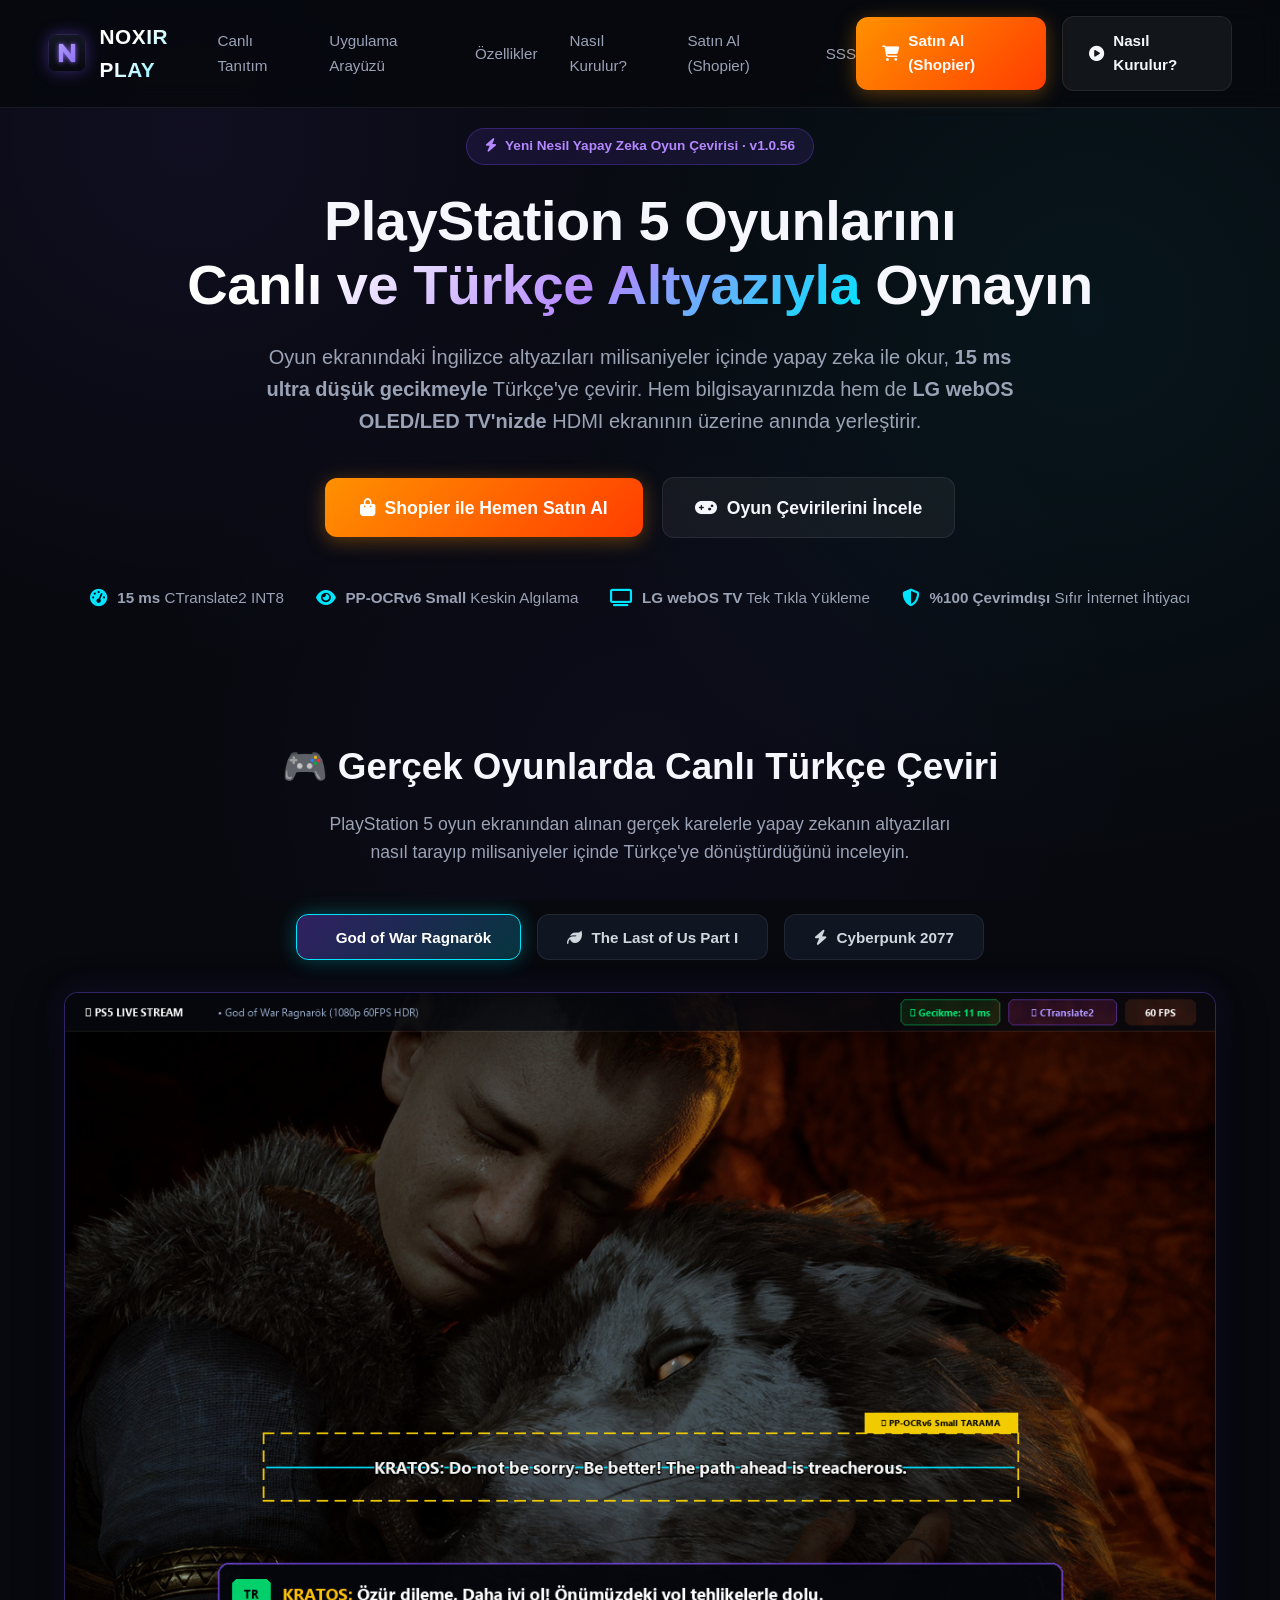
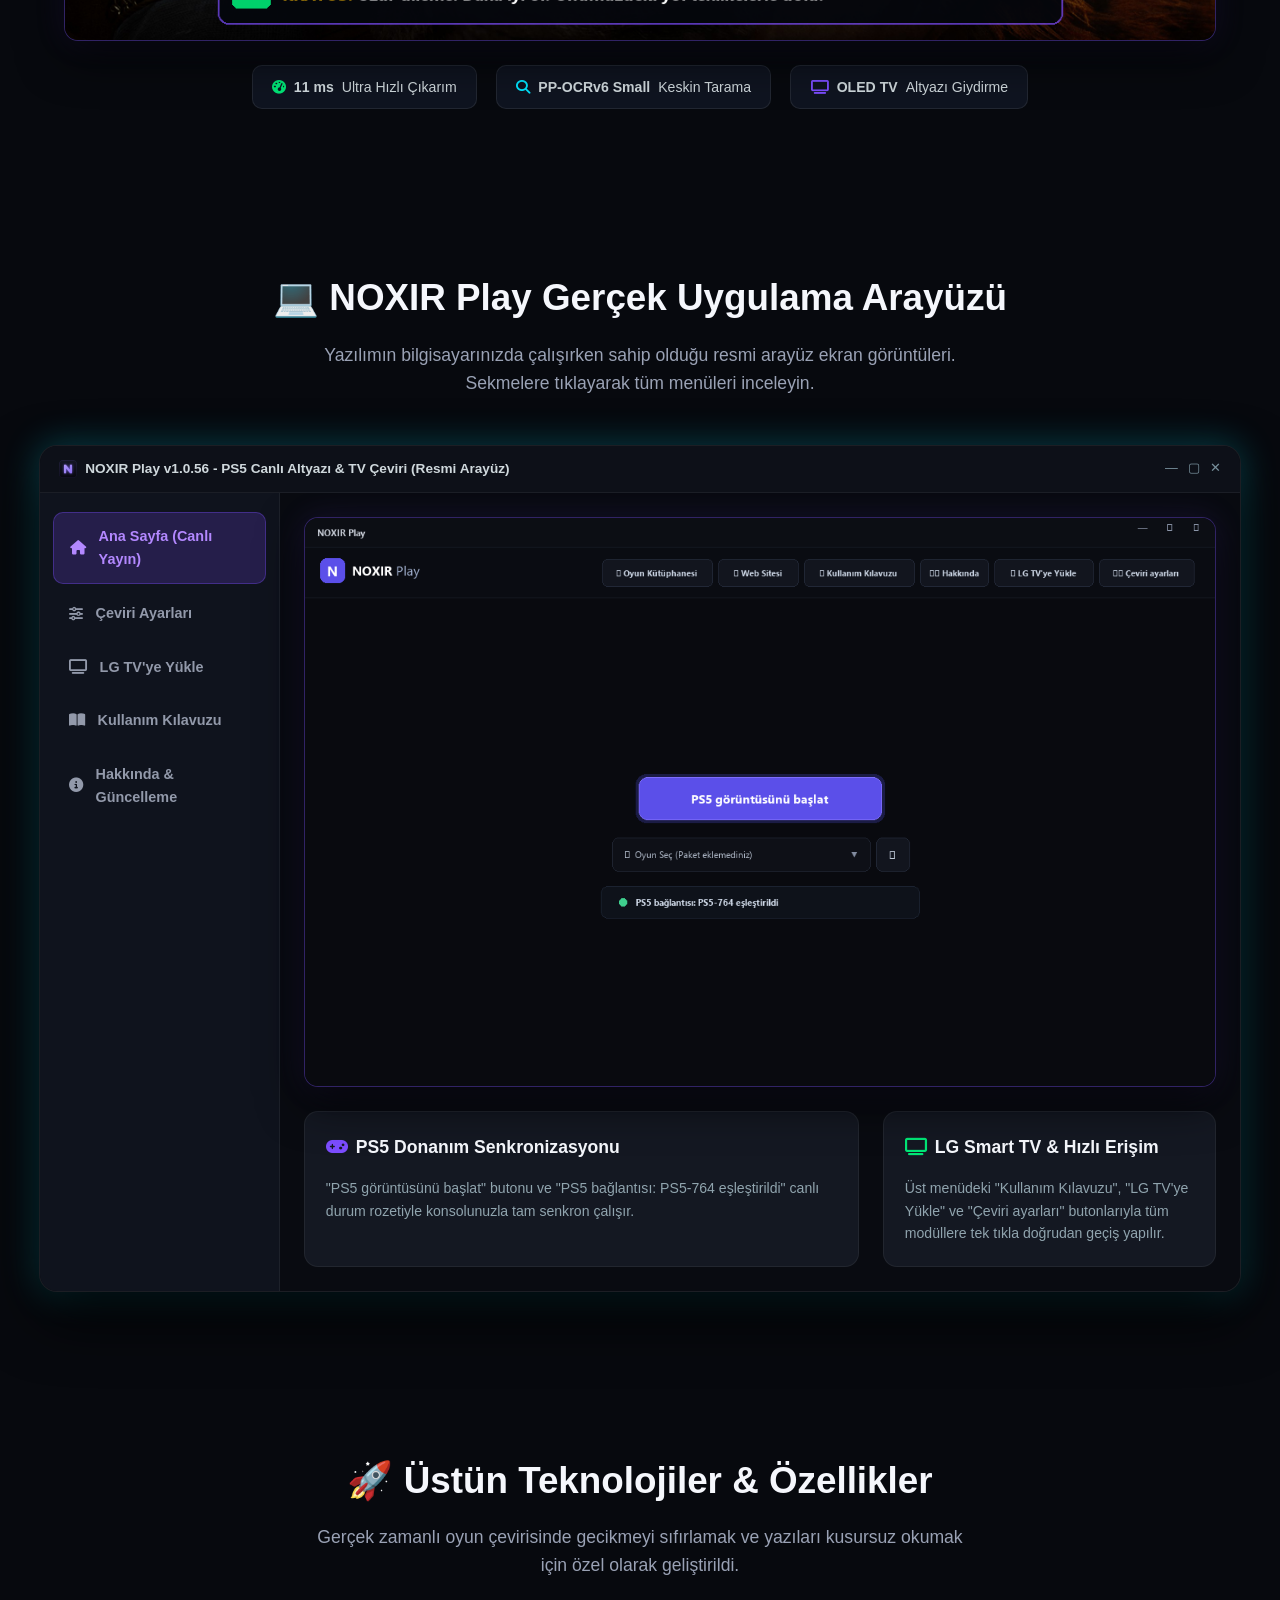
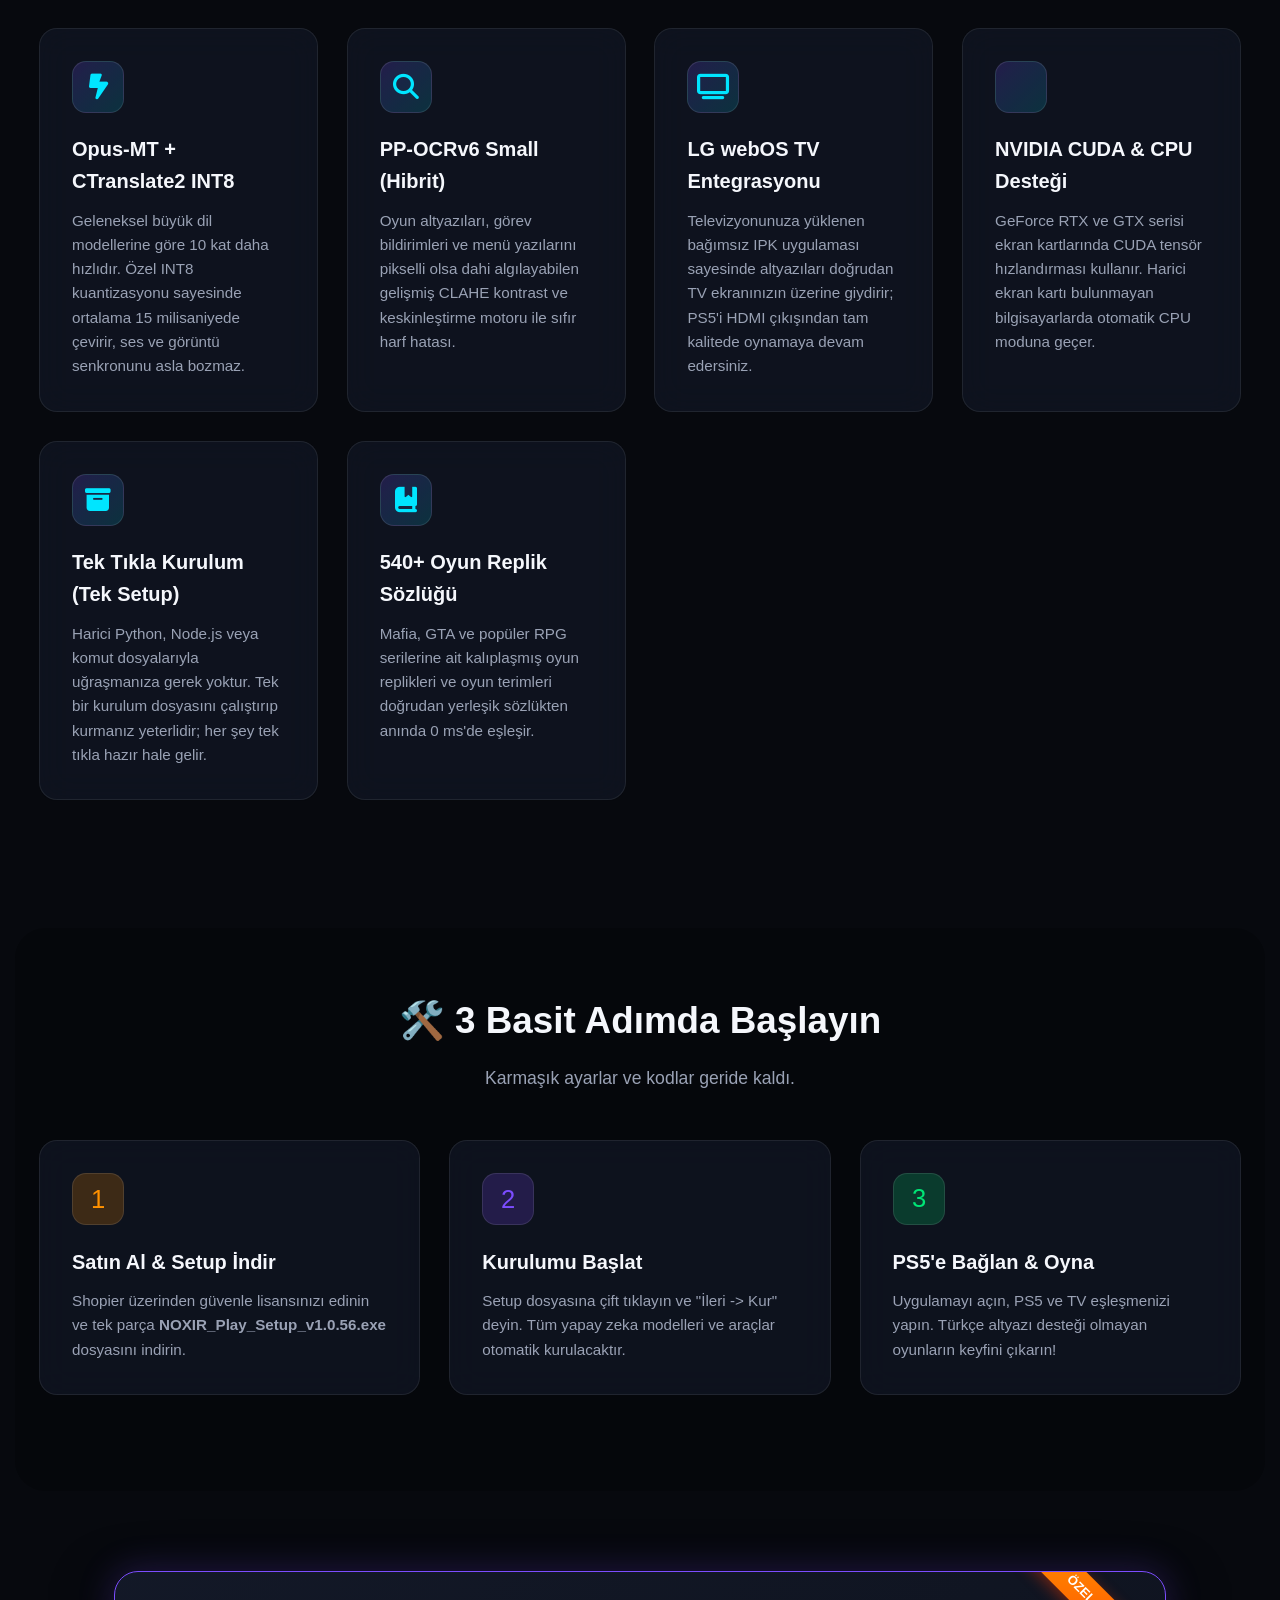
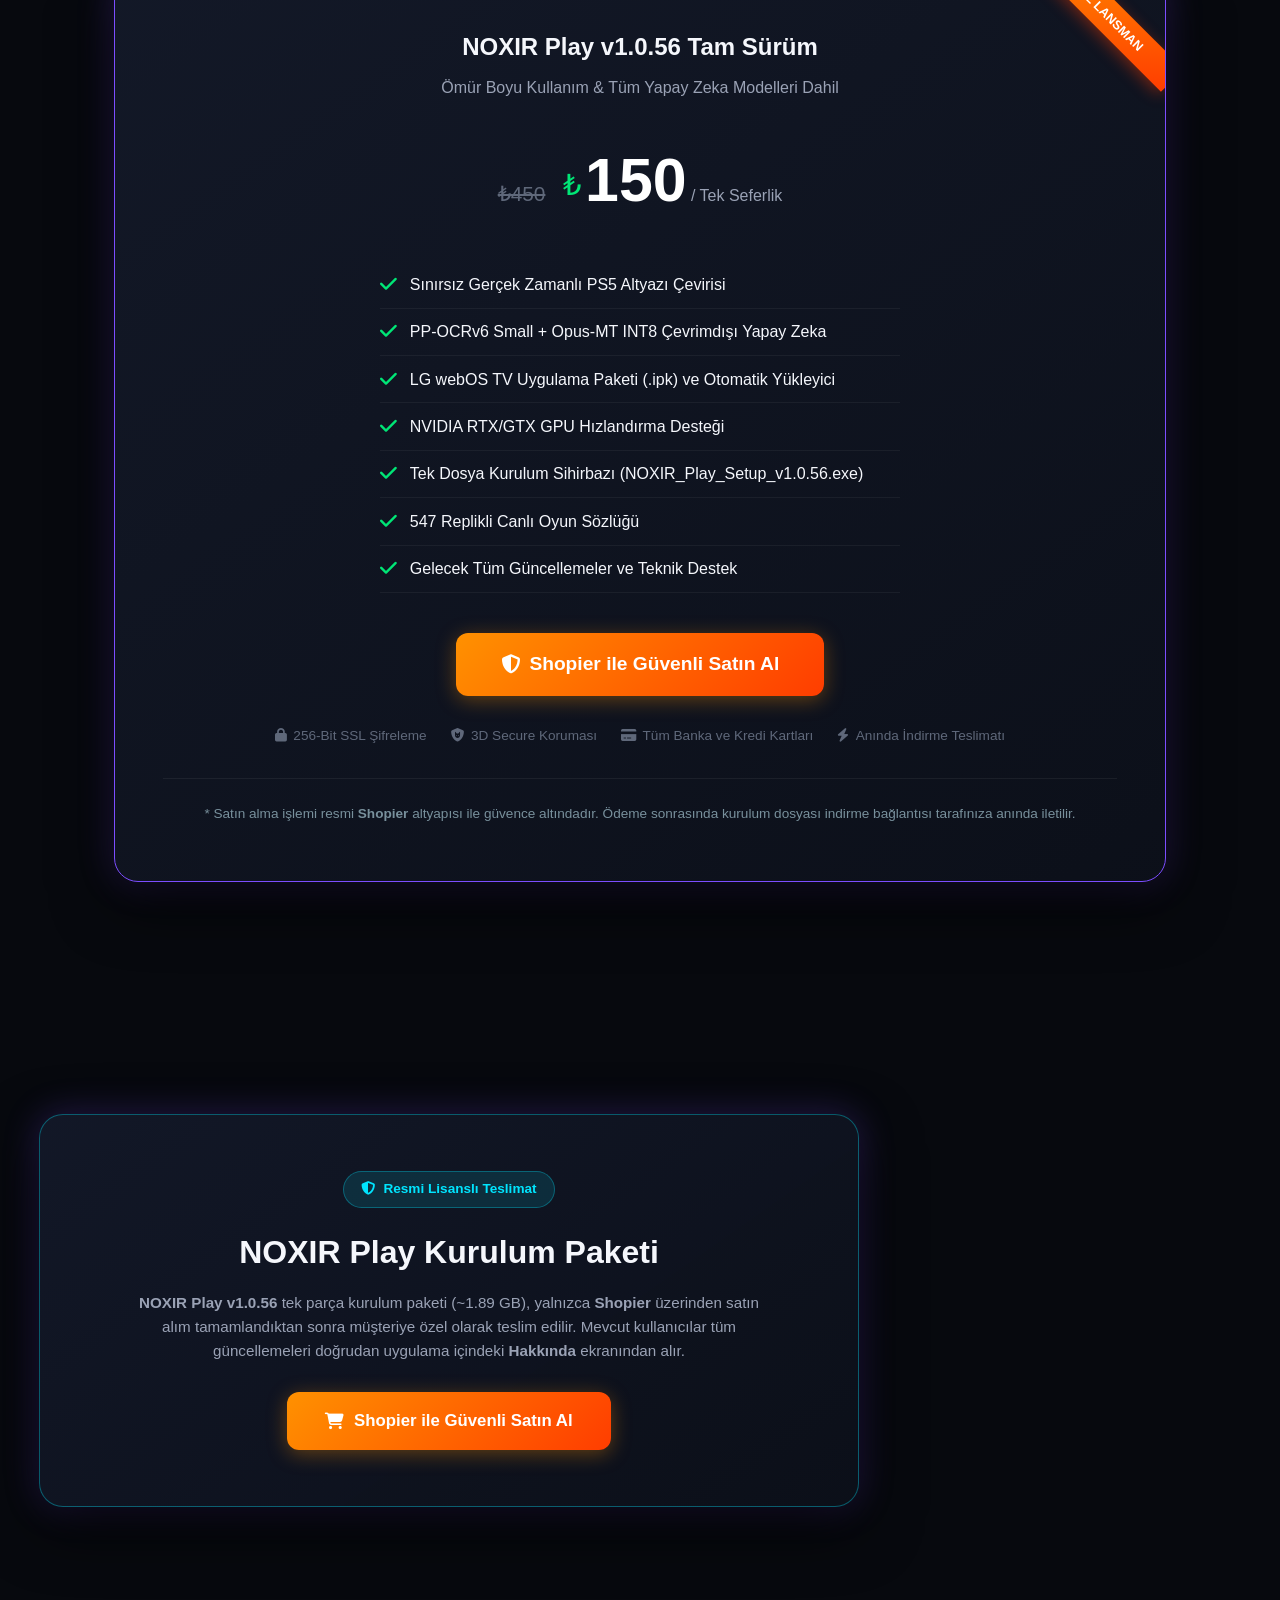
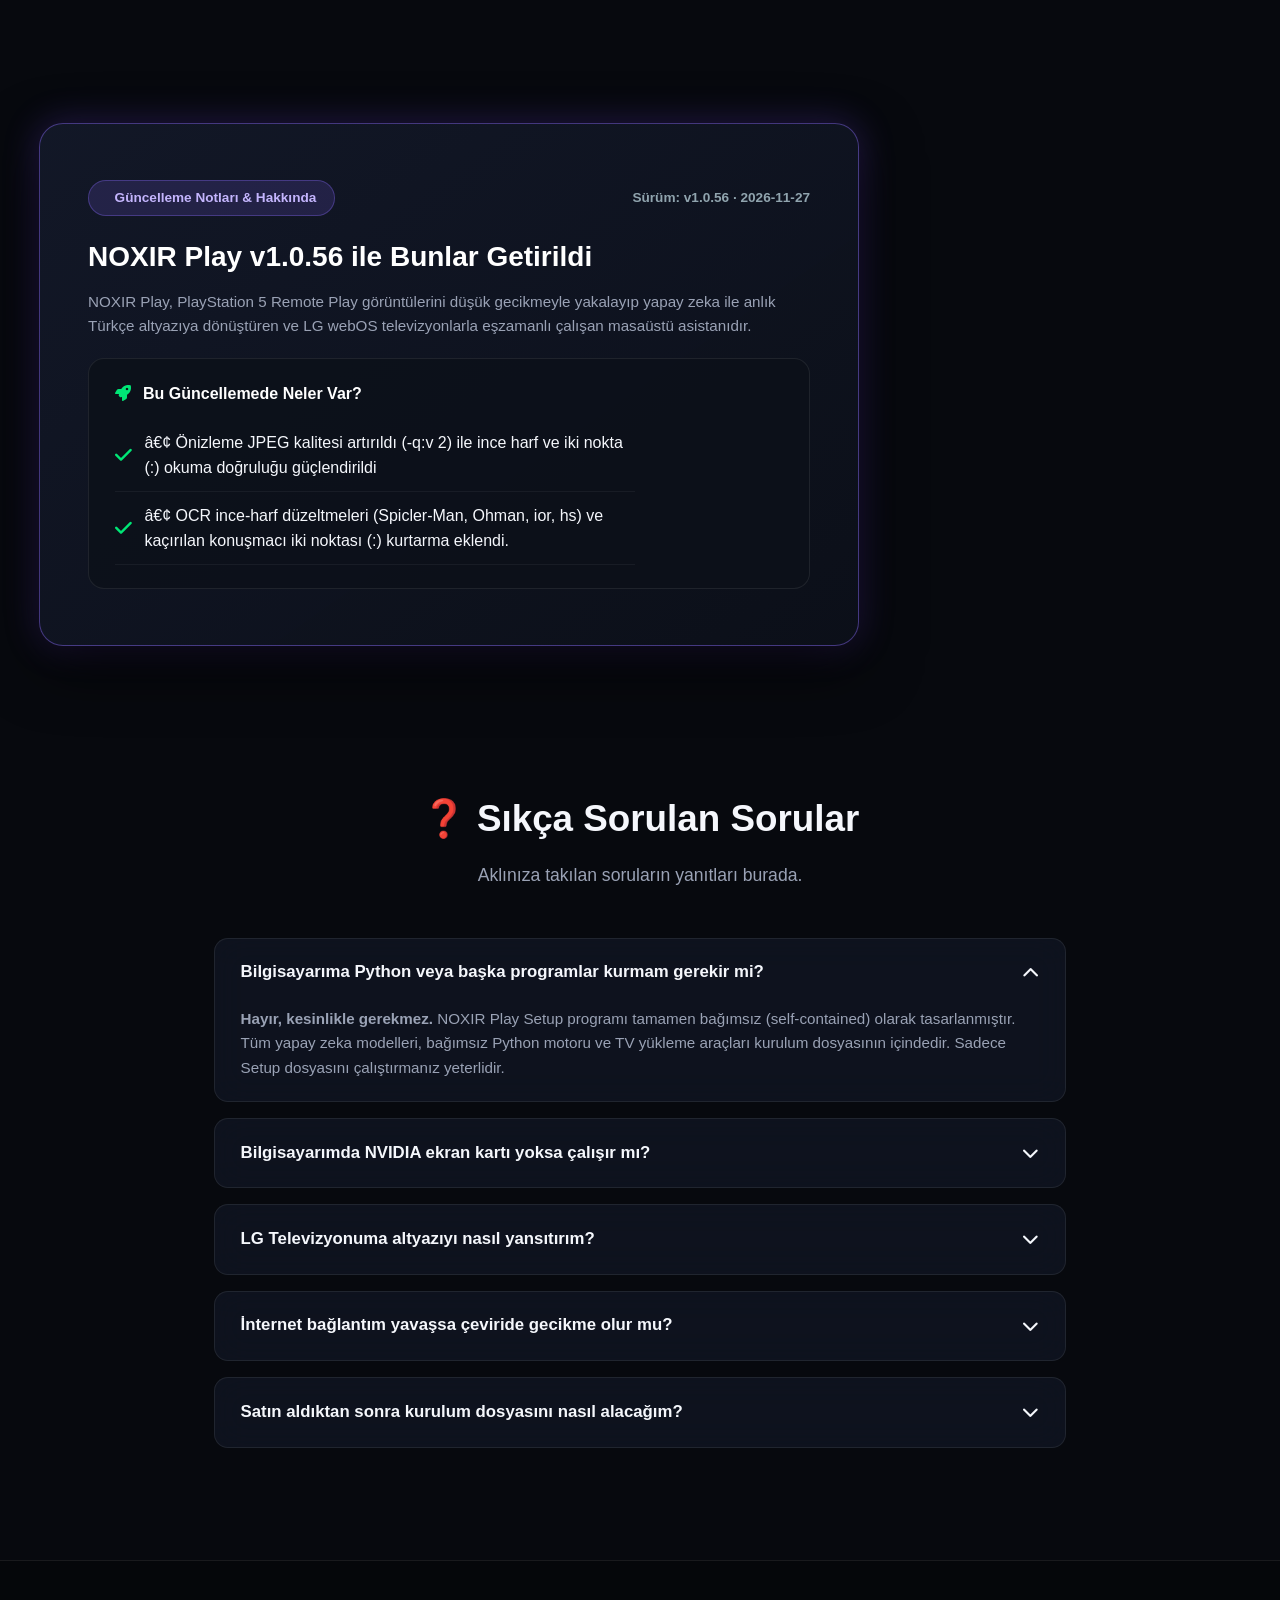
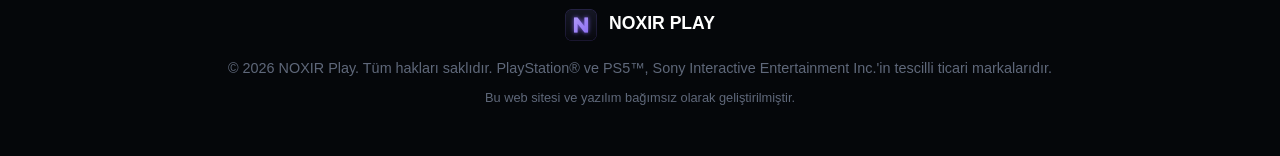
==== commit 6a505182: "Release v1.0.56: Keskin onizleme JPEG (-q:v 2) ve OCR ince-harf/konusmaci kurtarma" ====
--- a/index.html
+++ b/index.html
@@ -52,7 +52,7 @@
   <!-- Hero Section -->
   <header class="hero">
     <div class="badge" id="heroVersionBadge">
-      <i class="fa-solid fa-bolt"></i> Yeni Nesil Yapay Zeka Oyun Çevirisi · v1.0.55
+      <i class="fa-solid fa-bolt"></i> Yeni Nesil Yapay Zeka Oyun Çevirisi · v1.0.56
     </div>
     <h1>
       PlayStation 5 Oyunlarını<br>
@@ -162,7 +162,7 @@
       <div class="app-titlebar">
         <div style="display: flex; align-items: center; gap: 8px;">
           <img src="assets/icon.png" width="18" height="18" style="border-radius: 4px;">
-          <span style="font-size: 0.85rem; font-weight: 600; color: #cfd8dc;">NOXIR Play v1.0.55 - PS5 Canlı Altyazı & TV Çeviri (Resmi Arayüz)</span>
+          <span style="font-size: 0.85rem; font-weight: 600; color: #cfd8dc;">NOXIR Play v1.0.56 - PS5 Canlı Altyazı & TV Çeviri (Resmi Arayüz)</span>
         </div>
         <div style="display: flex; gap: 10px; color: #78909c; font-size: 0.8rem;">
           <span>—</span>
@@ -372,7 +372,7 @@
       <div class="feature-card glass">
         <div class="feature-icon" style="background: rgba(255, 145, 0, 0.2); color: #ff9100;">1</div>
         <h3>Satın Al &amp; Setup İndir</h3>
-        <p>Shopier üzerinden güvenle lisansınızı edinin ve tek parça <b>NOXIR_Play_Setup_v1.0.55.exe</b> dosyasını indirin.</p>
+        <p>Shopier üzerinden güvenle lisansınızı edinin ve tek parça <b>NOXIR_Play_Setup_v1.0.56.exe</b> dosyasını indirin.</p>
       </div>
 
       <div class="feature-card glass">
@@ -393,7 +393,7 @@
   <section class="pricing-section" id="fiyat">
     <div class="pricing-card">
       <div class="popular-ribbon">ÖZEL LANSMAN</div>
-      <h2>NOXIR Play v1.0.55 Tam Sürüm</h2>
+      <h2>NOXIR Play v1.0.56 Tam Sürüm</h2>
       <p style="color: var(--text-secondary); margin-top: 0.5rem;">Ömür Boyu Kullanım &amp; Tüm Yapay Zeka Modelleri Dahil</p>
 
       <div class="price-box">
@@ -408,7 +408,7 @@
         <li><i class="fa-solid fa-check"></i> PP-OCRv6 Small + Opus-MT INT8 Çevrimdışı Yapay Zeka</li>
         <li><i class="fa-solid fa-check"></i> LG webOS TV Uygulama Paketi (.ipk) ve Otomatik Yükleyici</li>
         <li><i class="fa-solid fa-check"></i> NVIDIA RTX/GTX GPU Hızlandırma Desteği</li>
-        <li><i class="fa-solid fa-check"></i> Tek Dosya Kurulum Sihirbazı (NOXIR_Play_Setup_v1.0.55.exe)</li>
+        <li><i class="fa-solid fa-check"></i> Tek Dosya Kurulum Sihirbazı (NOXIR_Play_Setup_v1.0.56.exe)</li>
         <li><i class="fa-solid fa-check"></i> 547 Replikli Canlı Oyun Sözlüğü</li>
         <li><i class="fa-solid fa-check"></i> Gelecek Tüm Güncellemeler ve Teknik Destek</li>
       </ul>
@@ -441,7 +441,7 @@
 
       <h2 style="font-size: 2rem; margin-bottom: 0.8rem;">NOXIR Play Kurulum Paketi</h2>
       <p style="color: var(--text-secondary); max-width: 640px; margin: 0 auto 1.8rem auto; font-size: 0.95rem; line-height: 1.6;">
-        <b>NOXIR Play v1.0.55</b> tek parça kurulum paketi (~1.89 GB), yalnızca <b>Shopier</b> üzerinden satın alım tamamlandıktan sonra müşteriye özel olarak teslim edilir. Mevcut kullanıcılar tüm güncellemeleri doğrudan uygulama içindeki <b>Hakkında</b> ekranından alır.
+        <b>NOXIR Play v1.0.56</b> tek parça kurulum paketi (~1.89 GB), yalnızca <b>Shopier</b> üzerinden satın alım tamamlandıktan sonra müşteriye özel olarak teslim edilir. Mevcut kullanıcılar tüm güncellemeleri doğrudan uygulama içindeki <b>Hakkında</b> ekranından alır.
       </p>
 
       <div style="display: flex; justify-content: center; gap: 1rem; flex-wrap: wrap;">
@@ -459,10 +459,10 @@
         <div style="display: inline-flex; align-items: center; gap: 8px; padding: 0.4rem 1.1rem; background: rgba(133, 103, 245, 0.16); border: 1px solid rgba(133, 103, 245, 0.35); border-radius: 30px; color: #c4b5fd; font-size: 0.85rem; font-weight: 700;">
           <i class="fa-solid fa-sparkles"></i> Güncelleme Notları &amp; Hakkında
         </div>
-        <span id="siteChangelogMeta" style="font-size: 0.85rem; color: #90a4ae; font-weight: 600;">Sürüm: v1.0.55 · 27.11.2026</span>
-      </div>
-
-      <h2 id="siteChangelogTitle" style="font-size: 1.75rem; margin-bottom: 0.6rem; color: #fff;">NOXIR Play v1.0.55 ile Bunlar Getirildi</h2>
+        <span id="siteChangelogMeta" style="font-size: 0.85rem; color: #90a4ae; font-weight: 600;">Sürüm: v1.0.56 · 27.11.2026</span>
+      </div>
+
+      <h2 id="siteChangelogTitle" style="font-size: 1.75rem; margin-bottom: 0.6rem; color: #fff;">NOXIR Play v1.0.56 ile Bunlar Getirildi</h2>
       <p style="color: var(--text-secondary); font-size: 0.95rem; line-height: 1.6; margin-bottom: 1.2rem;">
         NOXIR Play, PlayStation 5 Remote Play görüntülerini düşük gecikmeyle yakalayıp yapay zeka ile anlık Türkçe altyazıya dönüştüren ve LG webOS televizyonlarla eşzamanlı çalışan masaüstü asistanıdır.
       </p>
@@ -472,9 +472,8 @@
           <i class="fa-solid fa-rocket" style="color: var(--accent-green); margin-right: 8px;"></i> Bu Güncellemede Neler Var?
         </div>
         <ul id="siteChangelogList" class="pricing-features" style="margin: 0; padding: 0; list-style: none;">
-          <li><i class="fa-solid fa-check"></i> Önizleme ve TV altyazı gecikmesi düşürüldü (30 FPS düşük gecikmeli MJPEG, en taze kare önceliği ve otomatik IDR tazeleme).</li>
-          <li><i class="fa-solid fa-check"></i> Çeviri Hafızasına düşük güvenli ve kesik OCR okumalarının kaydedilmesi engellendi, bulanık eşleştirme hassasiyeti artırıldı.</li>
-          <li><i class="fa-solid fa-check"></i> CPU yedeğinde gereksiz çoklu OCR geçiş gecikmesi azaltıldı.</li>
+          <li><i class="fa-solid fa-check"></i> Önizleme JPEG kalitesi artırıldı (-q:v 2) ile ince harf ve iki nokta (:) okuma doğruluğu güçlendirildi.</li>
+          <li><i class="fa-solid fa-check"></i> OCR ince-harf düzeltmeleri (Spicler-Man, Ohman, ior, hs) ve kaçırılan konuşmacı iki noktası (:) kurtarma eklendi.</li>
         </ul>
       </div>
     </div>
@@ -533,7 +532,7 @@
         <i class="fa-solid fa-chevron-down faq-icon"></i>
       </div>
       <div class="faq-answer">
-        Shopier üzerinden ödemenizi tamamladığınız anda tek parçalık <b>NOXIR_Play_Setup_v1.0.55.exe</b> indirme bağlantısı anında ekranınızda ve e-posta adresinizde belirir.
+        Shopier üzerinden ödemenizi tamamladığınız anda tek parçalık <b>NOXIR_Play_Setup_v1.0.56.exe</b> indirme bağlantısı anında ekranınızda ve e-posta adresinizde belirir.
       </div>
     </div>
   </section>
@@ -555,7 +554,7 @@
       <div class="shopier-badge" style="display: inline-flex; align-items: center; gap: 6px; padding: 0.35rem 0.9rem; background: rgba(0, 230, 118, 0.15); border: 1px solid rgba(0, 230, 118, 0.3); border-radius: 30px; color: #00e676; font-size: 0.82rem; font-weight: 700;">
         <i class="fa-solid fa-shield-halved"></i> Güvenli Shopier Ödeme Noktası
       </div>
-      <h2 style="font-size: 1.6rem; margin: 1rem 0 0.3rem 0; color: #fff;">NOXIR Play v1.0.55 Tam Sürüm</h2>
+      <h2 style="font-size: 1.6rem; margin: 1rem 0 0.3rem 0; color: #fff;">NOXIR Play v1.0.56 Tam Sürüm</h2>
       <p style="color: var(--text-secondary); font-size: 0.9rem;">Ömür Boyu Lisans · Tüm Yapay Zeka Modelleri &amp; LG TV IPK Dahil</p>
 
       <div class="price-box" style="margin: 1.2rem 0; padding: 1rem; background: rgba(124, 77, 255, 0.08); border-radius: 12px; border: 1px solid rgba(124, 77, 255, 0.25);">
@@ -566,7 +565,7 @@
       </div>
 
       <div class="shopier-modal-features">
-        <div><i class="fa-solid fa-check" style="color: var(--accent-green); margin-right: 8px;"></i> Tek Parça Kurulum Sihirbazı (NOXIR_Play_Setup_v1.0.55.exe)</div>
+        <div><i class="fa-solid fa-check" style="color: var(--accent-green); margin-right: 8px;"></i> Tek Parça Kurulum Sihirbazı (NOXIR_Play_Setup_v1.0.56.exe)</div>
         <div><i class="fa-solid fa-check" style="color: var(--accent-green); margin-right: 8px;"></i> LG webOS OLED/LED TV Canlı Altyazı Eklentisi (.ipk)</div>
         <div><i class="fa-solid fa-check" style="color: var(--accent-green); margin-right: 8px;"></i> 15 ms Ultra Hızlı CTranslate2 INT8 + PP-OCRv6 Motoru</div>
         <div><i class="fa-solid fa-check" style="color: var(--accent-green); margin-right: 8px;"></i> 540+ Oyun Replik Sözlüğü & Süresiz Güncellemeler</div>
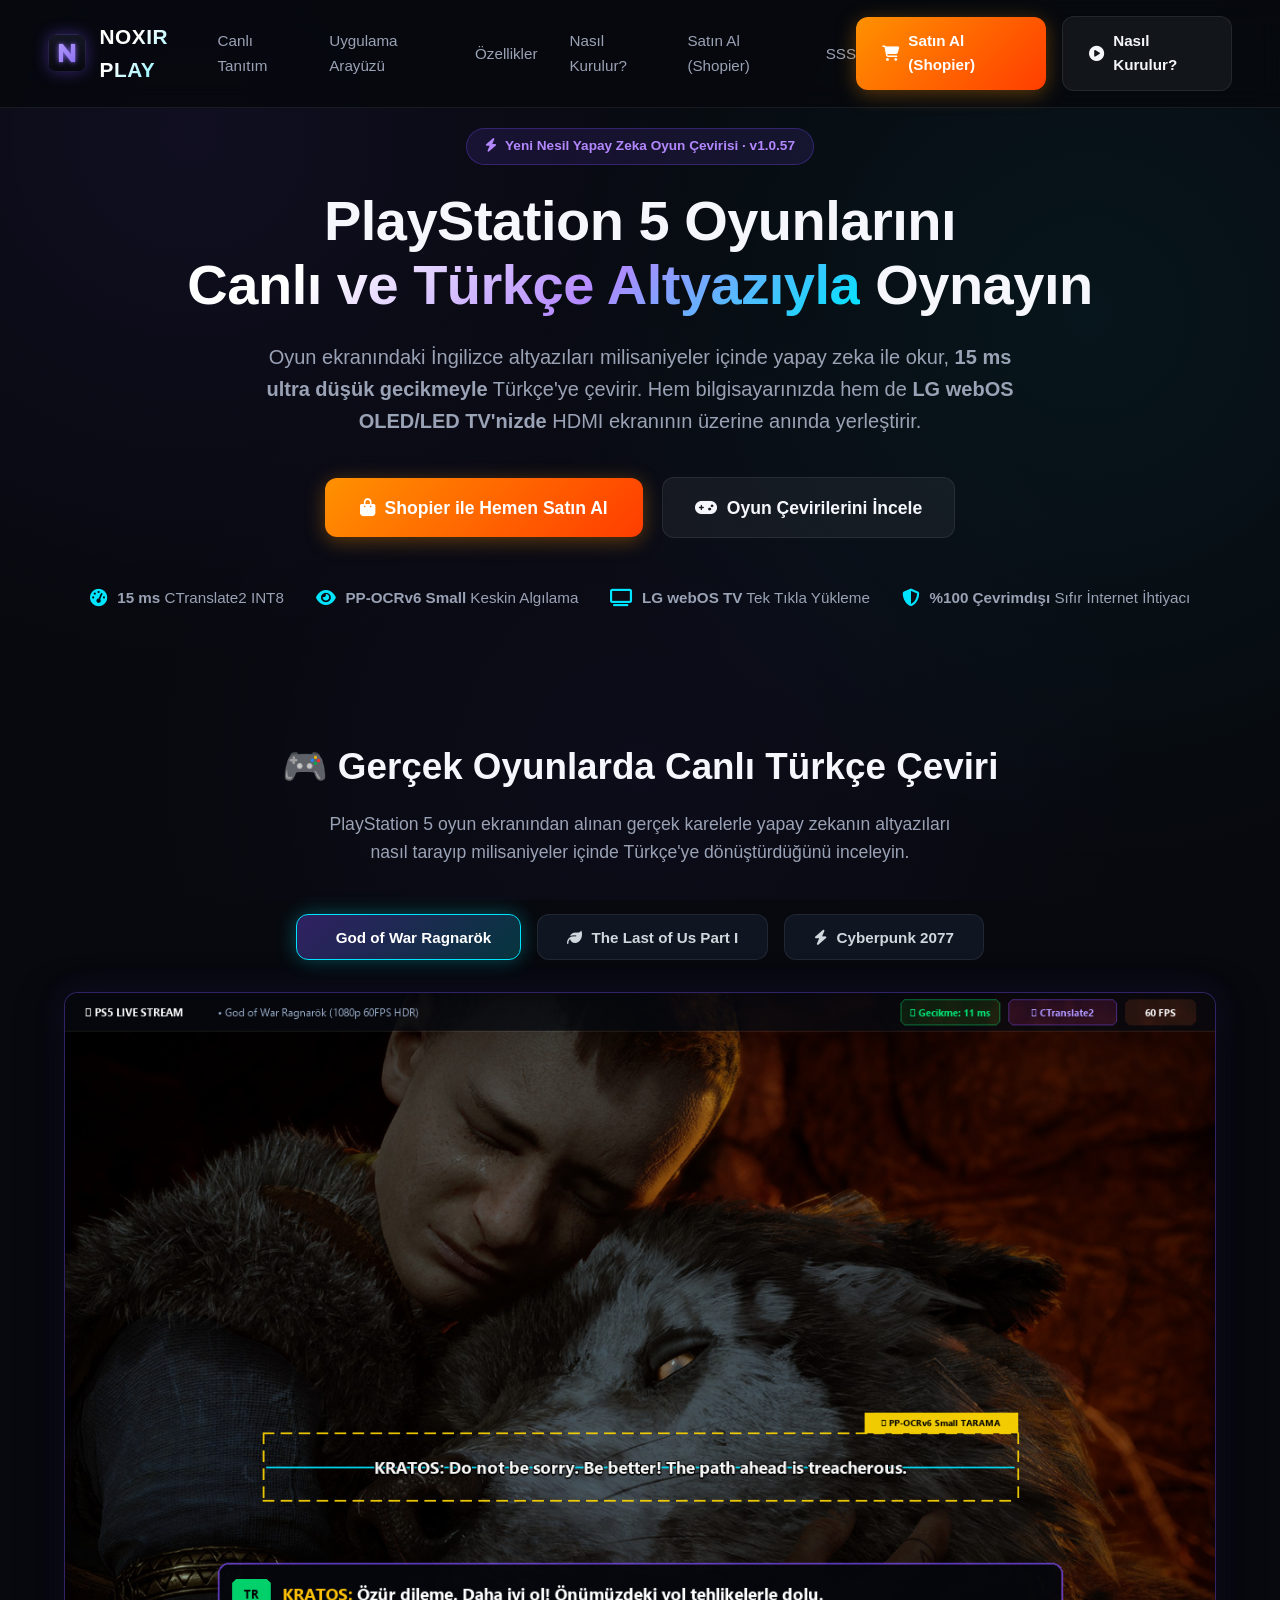
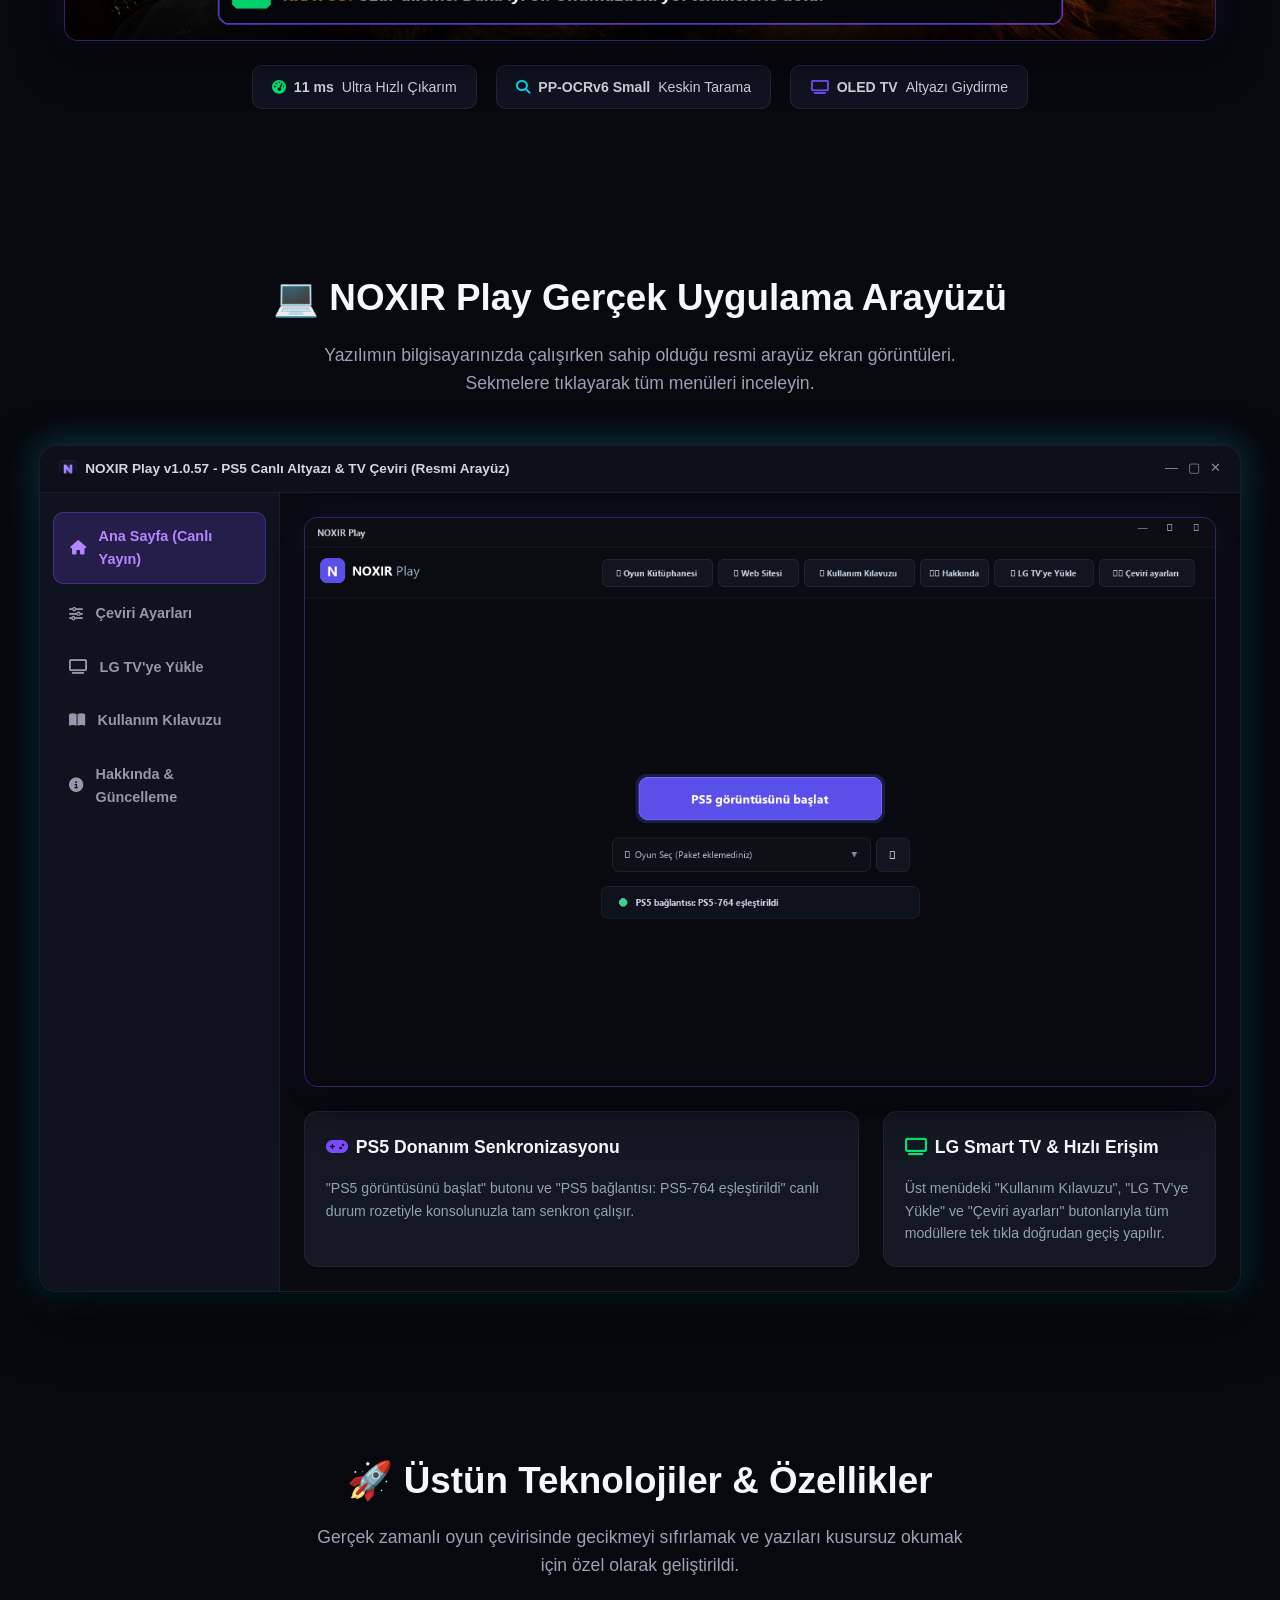
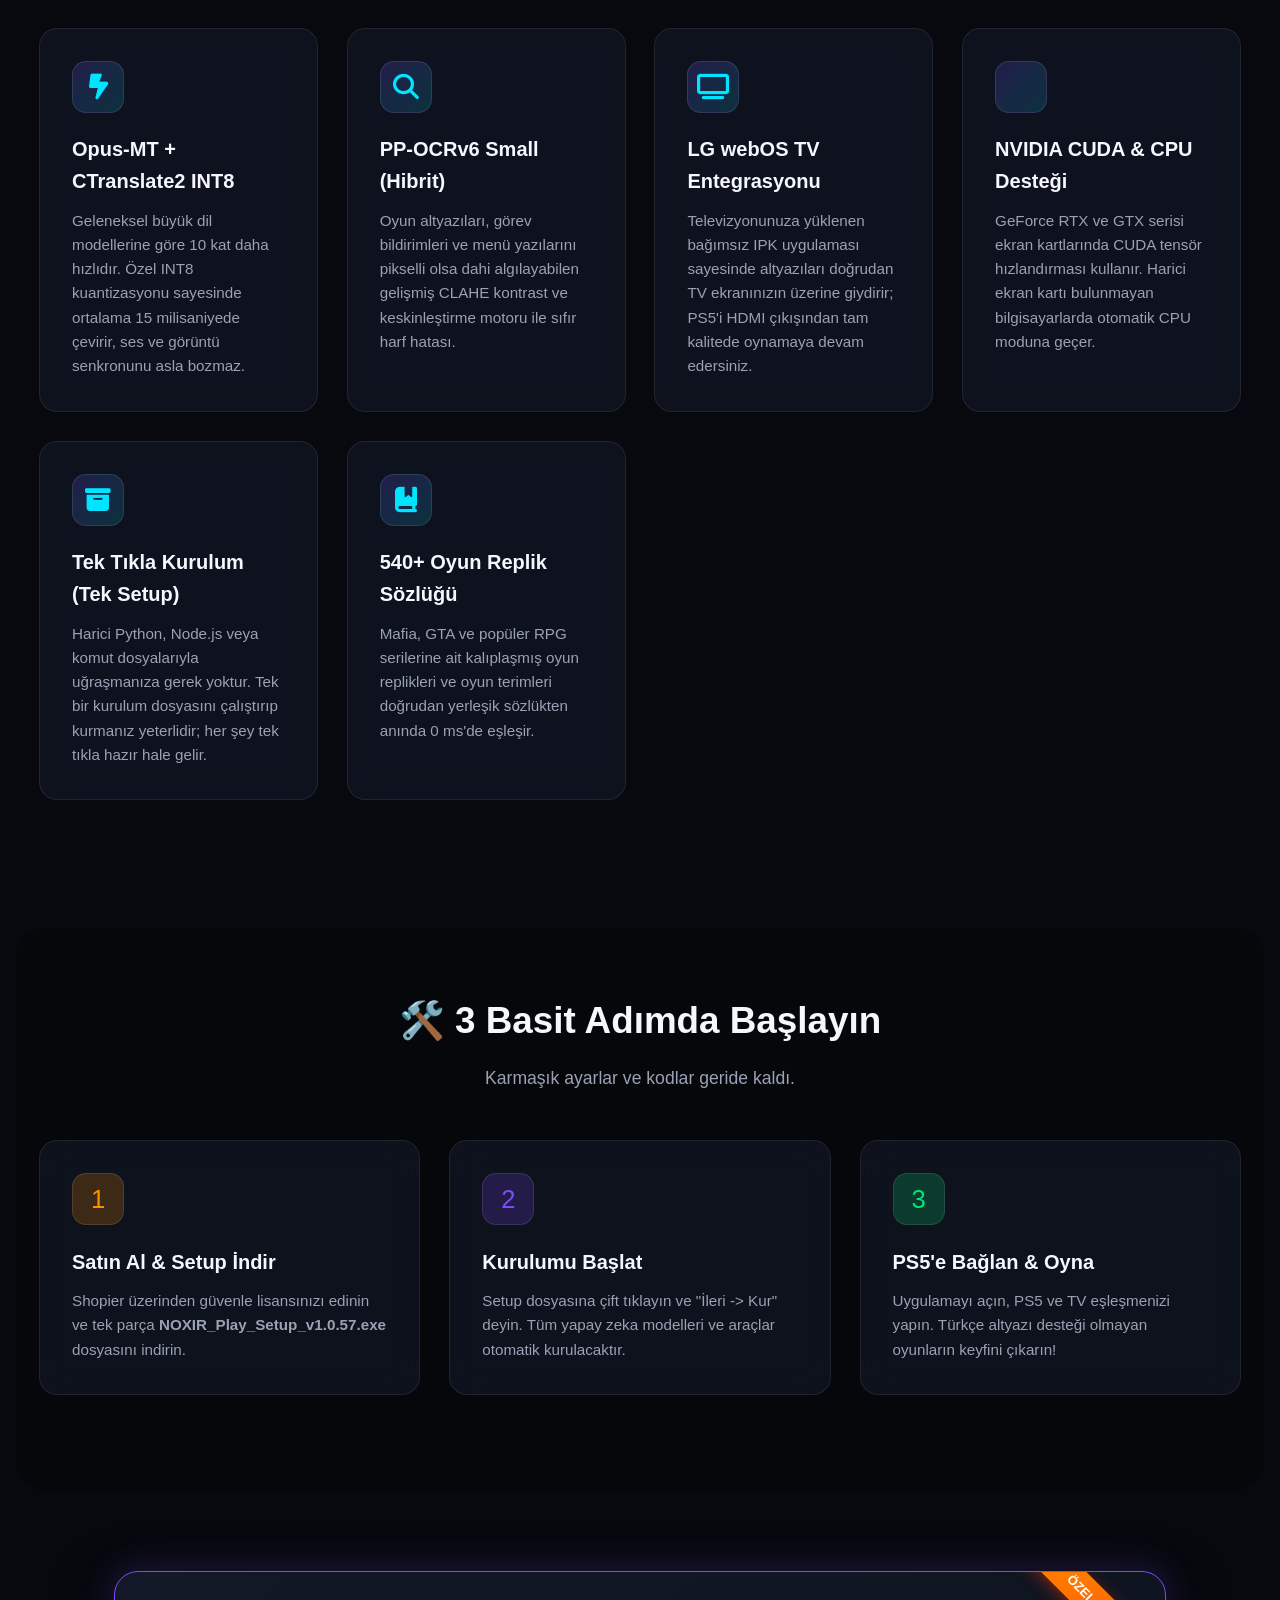
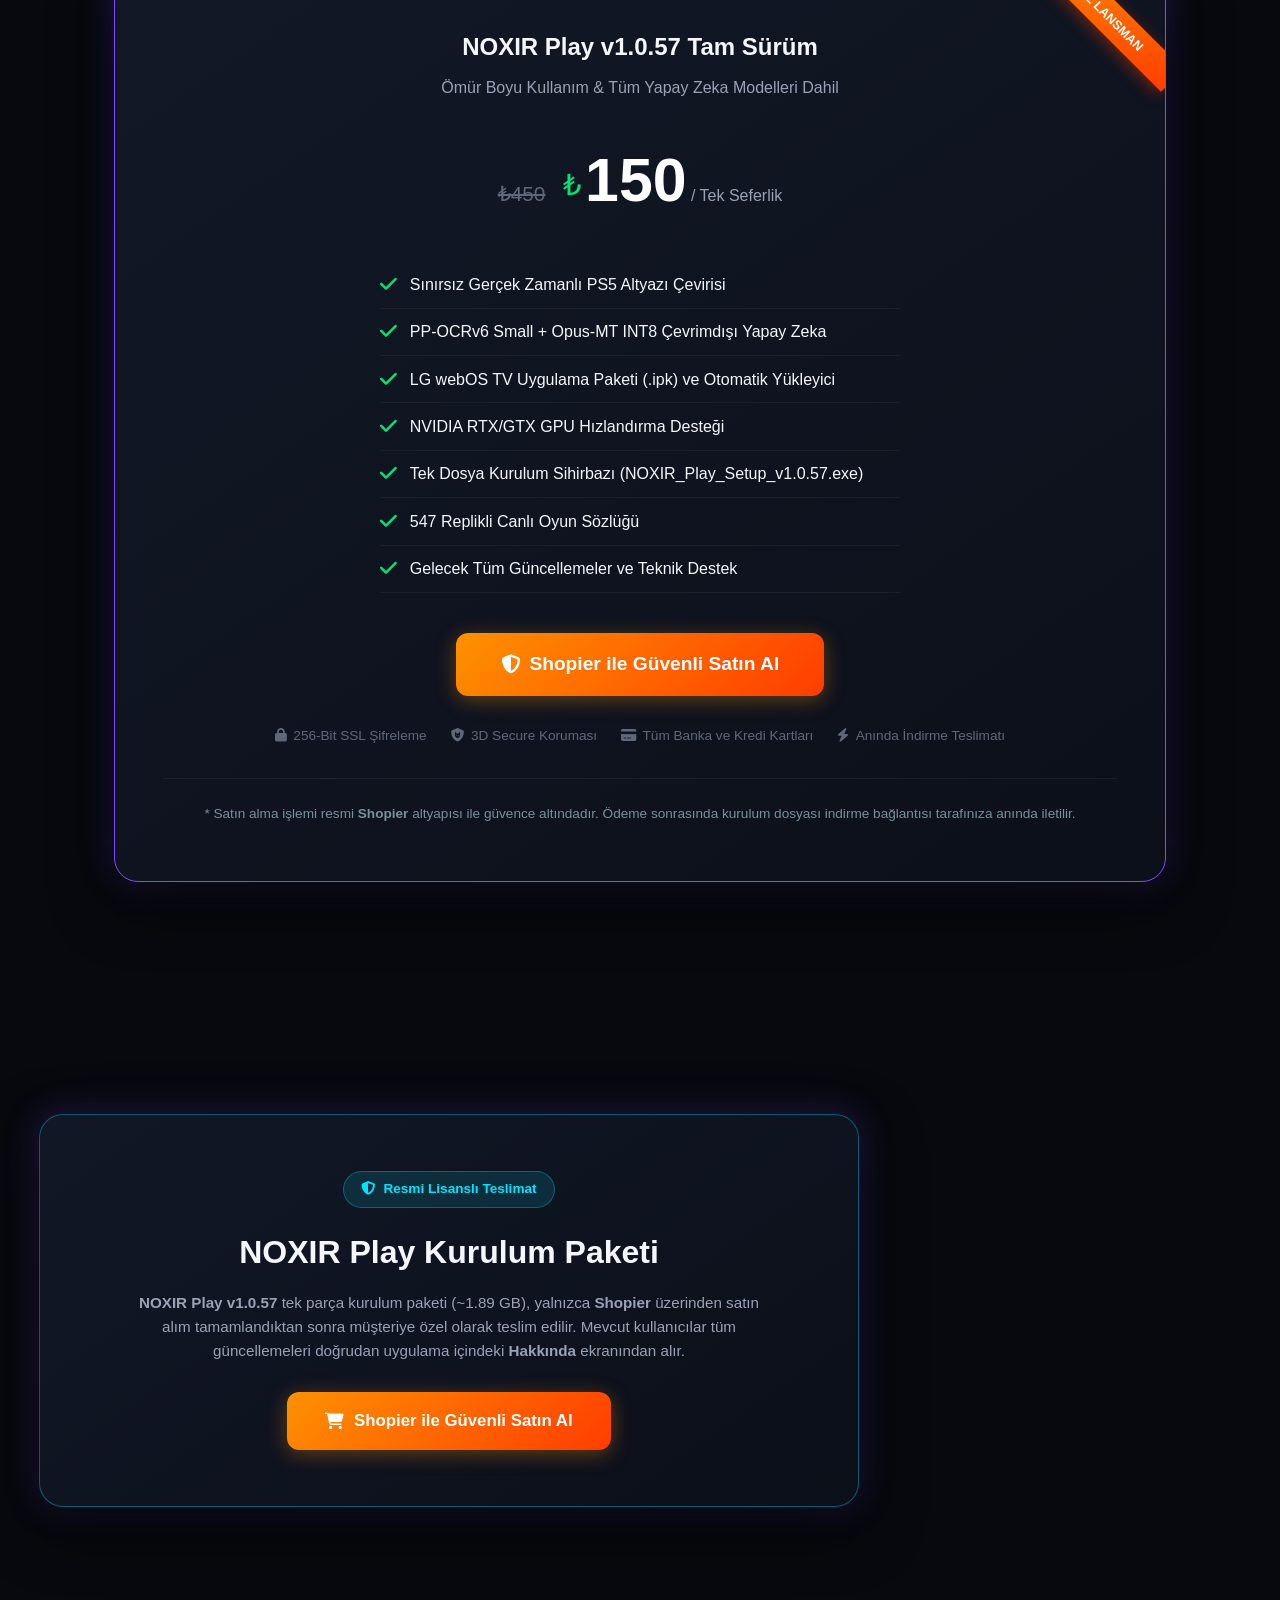
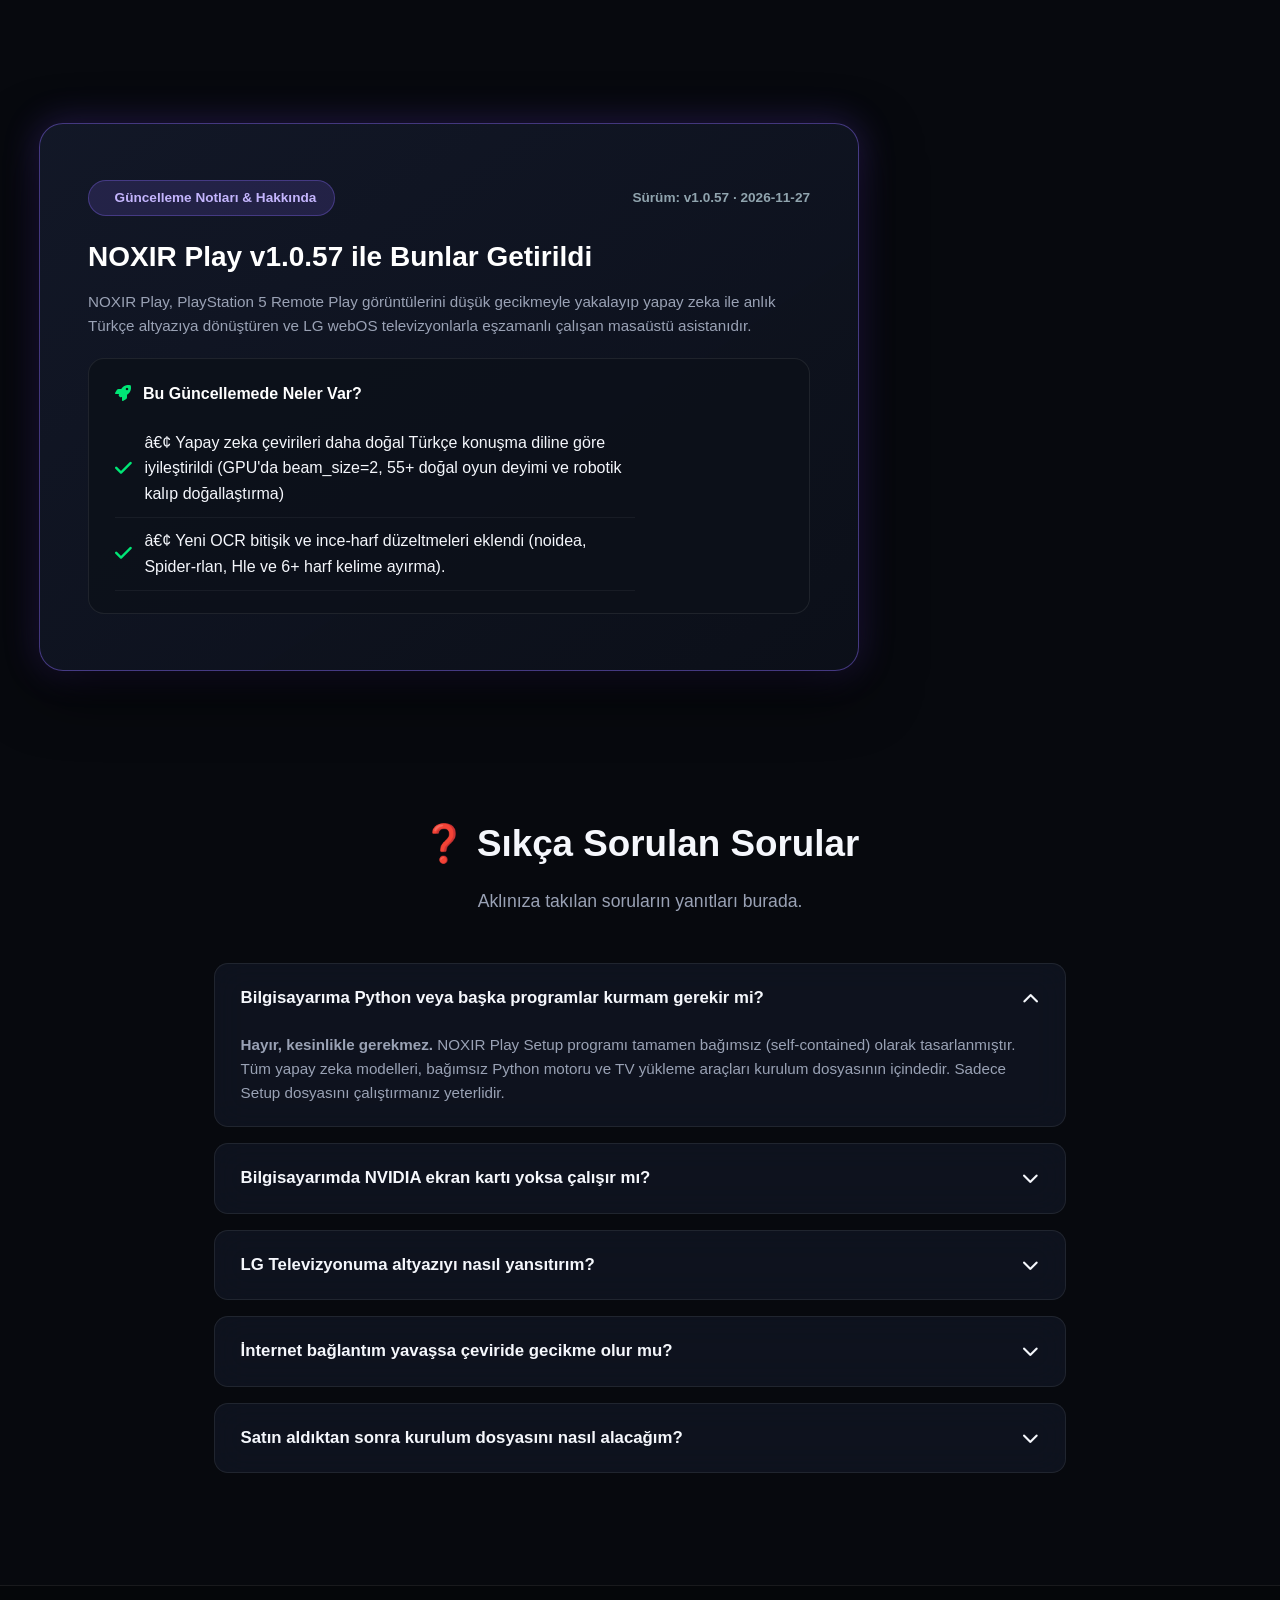
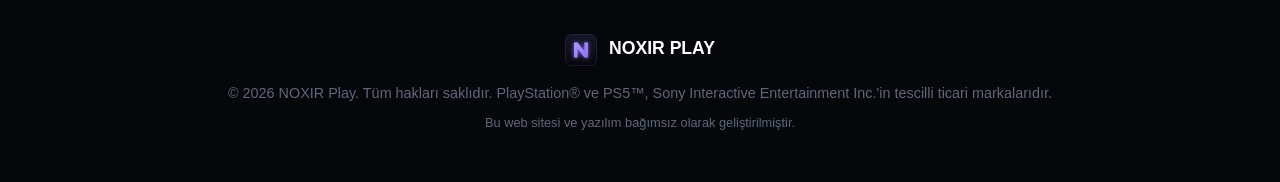
==== commit 226d2cbb: "Release v1.0.57: Dogal Turkce konusma dili (beam_size=2 + deyimler) ve OCR duzeltmeleri" ====
--- a/index.html
+++ b/index.html
@@ -52,7 +52,7 @@
   <!-- Hero Section -->
   <header class="hero">
     <div class="badge" id="heroVersionBadge">
-      <i class="fa-solid fa-bolt"></i> Yeni Nesil Yapay Zeka Oyun Çevirisi · v1.0.56
+      <i class="fa-solid fa-bolt"></i> Yeni Nesil Yapay Zeka Oyun Çevirisi · v1.0.57
     </div>
     <h1>
       PlayStation 5 Oyunlarını<br>
@@ -162,7 +162,7 @@
       <div class="app-titlebar">
         <div style="display: flex; align-items: center; gap: 8px;">
           <img src="assets/icon.png" width="18" height="18" style="border-radius: 4px;">
-          <span style="font-size: 0.85rem; font-weight: 600; color: #cfd8dc;">NOXIR Play v1.0.56 - PS5 Canlı Altyazı & TV Çeviri (Resmi Arayüz)</span>
+          <span style="font-size: 0.85rem; font-weight: 600; color: #cfd8dc;">NOXIR Play v1.0.57 - PS5 Canlı Altyazı & TV Çeviri (Resmi Arayüz)</span>
         </div>
         <div style="display: flex; gap: 10px; color: #78909c; font-size: 0.8rem;">
           <span>—</span>
@@ -372,7 +372,7 @@
       <div class="feature-card glass">
         <div class="feature-icon" style="background: rgba(255, 145, 0, 0.2); color: #ff9100;">1</div>
         <h3>Satın Al &amp; Setup İndir</h3>
-        <p>Shopier üzerinden güvenle lisansınızı edinin ve tek parça <b>NOXIR_Play_Setup_v1.0.56.exe</b> dosyasını indirin.</p>
+        <p>Shopier üzerinden güvenle lisansınızı edinin ve tek parça <b>NOXIR_Play_Setup_v1.0.57.exe</b> dosyasını indirin.</p>
       </div>
 
       <div class="feature-card glass">
@@ -393,7 +393,7 @@
   <section class="pricing-section" id="fiyat">
     <div class="pricing-card">
       <div class="popular-ribbon">ÖZEL LANSMAN</div>
-      <h2>NOXIR Play v1.0.56 Tam Sürüm</h2>
+      <h2>NOXIR Play v1.0.57 Tam Sürüm</h2>
       <p style="color: var(--text-secondary); margin-top: 0.5rem;">Ömür Boyu Kullanım &amp; Tüm Yapay Zeka Modelleri Dahil</p>
 
       <div class="price-box">
@@ -408,7 +408,7 @@
         <li><i class="fa-solid fa-check"></i> PP-OCRv6 Small + Opus-MT INT8 Çevrimdışı Yapay Zeka</li>
         <li><i class="fa-solid fa-check"></i> LG webOS TV Uygulama Paketi (.ipk) ve Otomatik Yükleyici</li>
         <li><i class="fa-solid fa-check"></i> NVIDIA RTX/GTX GPU Hızlandırma Desteği</li>
-        <li><i class="fa-solid fa-check"></i> Tek Dosya Kurulum Sihirbazı (NOXIR_Play_Setup_v1.0.56.exe)</li>
+        <li><i class="fa-solid fa-check"></i> Tek Dosya Kurulum Sihirbazı (NOXIR_Play_Setup_v1.0.57.exe)</li>
         <li><i class="fa-solid fa-check"></i> 547 Replikli Canlı Oyun Sözlüğü</li>
         <li><i class="fa-solid fa-check"></i> Gelecek Tüm Güncellemeler ve Teknik Destek</li>
       </ul>
@@ -441,7 +441,7 @@
 
       <h2 style="font-size: 2rem; margin-bottom: 0.8rem;">NOXIR Play Kurulum Paketi</h2>
       <p style="color: var(--text-secondary); max-width: 640px; margin: 0 auto 1.8rem auto; font-size: 0.95rem; line-height: 1.6;">
-        <b>NOXIR Play v1.0.56</b> tek parça kurulum paketi (~1.89 GB), yalnızca <b>Shopier</b> üzerinden satın alım tamamlandıktan sonra müşteriye özel olarak teslim edilir. Mevcut kullanıcılar tüm güncellemeleri doğrudan uygulama içindeki <b>Hakkında</b> ekranından alır.
+        <b>NOXIR Play v1.0.57</b> tek parça kurulum paketi (~1.89 GB), yalnızca <b>Shopier</b> üzerinden satın alım tamamlandıktan sonra müşteriye özel olarak teslim edilir. Mevcut kullanıcılar tüm güncellemeleri doğrudan uygulama içindeki <b>Hakkında</b> ekranından alır.
       </p>
 
       <div style="display: flex; justify-content: center; gap: 1rem; flex-wrap: wrap;">
@@ -459,10 +459,10 @@
         <div style="display: inline-flex; align-items: center; gap: 8px; padding: 0.4rem 1.1rem; background: rgba(133, 103, 245, 0.16); border: 1px solid rgba(133, 103, 245, 0.35); border-radius: 30px; color: #c4b5fd; font-size: 0.85rem; font-weight: 700;">
           <i class="fa-solid fa-sparkles"></i> Güncelleme Notları &amp; Hakkında
         </div>
-        <span id="siteChangelogMeta" style="font-size: 0.85rem; color: #90a4ae; font-weight: 600;">Sürüm: v1.0.56 · 27.11.2026</span>
-      </div>
-
-      <h2 id="siteChangelogTitle" style="font-size: 1.75rem; margin-bottom: 0.6rem; color: #fff;">NOXIR Play v1.0.56 ile Bunlar Getirildi</h2>
+        <span id="siteChangelogMeta" style="font-size: 0.85rem; color: #90a4ae; font-weight: 600;">Sürüm: v1.0.57 · 27.11.2026</span>
+      </div>
+
+      <h2 id="siteChangelogTitle" style="font-size: 1.75rem; margin-bottom: 0.6rem; color: #fff;">NOXIR Play v1.0.57 ile Bunlar Getirildi</h2>
       <p style="color: var(--text-secondary); font-size: 0.95rem; line-height: 1.6; margin-bottom: 1.2rem;">
         NOXIR Play, PlayStation 5 Remote Play görüntülerini düşük gecikmeyle yakalayıp yapay zeka ile anlık Türkçe altyazıya dönüştüren ve LG webOS televizyonlarla eşzamanlı çalışan masaüstü asistanıdır.
       </p>
@@ -472,8 +472,8 @@
           <i class="fa-solid fa-rocket" style="color: var(--accent-green); margin-right: 8px;"></i> Bu Güncellemede Neler Var?
         </div>
         <ul id="siteChangelogList" class="pricing-features" style="margin: 0; padding: 0; list-style: none;">
-          <li><i class="fa-solid fa-check"></i> Önizleme JPEG kalitesi artırıldı (-q:v 2) ile ince harf ve iki nokta (:) okuma doğruluğu güçlendirildi.</li>
-          <li><i class="fa-solid fa-check"></i> OCR ince-harf düzeltmeleri (Spicler-Man, Ohman, ior, hs) ve kaçırılan konuşmacı iki noktası (:) kurtarma eklendi.</li>
+          <li><i class="fa-solid fa-check"></i> Yapay zeka çevirileri daha doğal Türkçe konuşma diline göre iyileştirildi (GPU'da beam_size=2, 55+ doğal oyun deyimi ve robotik kalıp doğallaştırma).</li>
+          <li><i class="fa-solid fa-check"></i> Yeni OCR bitişik/ince-harf düzeltmeleri eklendi (noidea, Spider-rlan, Hle ve 6+ harf kelime ayırma).</li>
         </ul>
       </div>
     </div>
@@ -532,7 +532,7 @@
         <i class="fa-solid fa-chevron-down faq-icon"></i>
       </div>
       <div class="faq-answer">
-        Shopier üzerinden ödemenizi tamamladığınız anda tek parçalık <b>NOXIR_Play_Setup_v1.0.56.exe</b> indirme bağlantısı anında ekranınızda ve e-posta adresinizde belirir.
+        Shopier üzerinden ödemenizi tamamladığınız anda tek parçalık <b>NOXIR_Play_Setup_v1.0.57.exe</b> indirme bağlantısı anında ekranınızda ve e-posta adresinizde belirir.
       </div>
     </div>
   </section>
@@ -554,7 +554,7 @@
       <div class="shopier-badge" style="display: inline-flex; align-items: center; gap: 6px; padding: 0.35rem 0.9rem; background: rgba(0, 230, 118, 0.15); border: 1px solid rgba(0, 230, 118, 0.3); border-radius: 30px; color: #00e676; font-size: 0.82rem; font-weight: 700;">
         <i class="fa-solid fa-shield-halved"></i> Güvenli Shopier Ödeme Noktası
       </div>
-      <h2 style="font-size: 1.6rem; margin: 1rem 0 0.3rem 0; color: #fff;">NOXIR Play v1.0.56 Tam Sürüm</h2>
+      <h2 style="font-size: 1.6rem; margin: 1rem 0 0.3rem 0; color: #fff;">NOXIR Play v1.0.57 Tam Sürüm</h2>
       <p style="color: var(--text-secondary); font-size: 0.9rem;">Ömür Boyu Lisans · Tüm Yapay Zeka Modelleri &amp; LG TV IPK Dahil</p>
 
       <div class="price-box" style="margin: 1.2rem 0; padding: 1rem; background: rgba(124, 77, 255, 0.08); border-radius: 12px; border: 1px solid rgba(124, 77, 255, 0.25);">
@@ -565,7 +565,7 @@
       </div>
 
       <div class="shopier-modal-features">
-        <div><i class="fa-solid fa-check" style="color: var(--accent-green); margin-right: 8px;"></i> Tek Parça Kurulum Sihirbazı (NOXIR_Play_Setup_v1.0.56.exe)</div>
+        <div><i class="fa-solid fa-check" style="color: var(--accent-green); margin-right: 8px;"></i> Tek Parça Kurulum Sihirbazı (NOXIR_Play_Setup_v1.0.57.exe)</div>
         <div><i class="fa-solid fa-check" style="color: var(--accent-green); margin-right: 8px;"></i> LG webOS OLED/LED TV Canlı Altyazı Eklentisi (.ipk)</div>
         <div><i class="fa-solid fa-check" style="color: var(--accent-green); margin-right: 8px;"></i> 15 ms Ultra Hızlı CTranslate2 INT8 + PP-OCRv6 Motoru</div>
         <div><i class="fa-solid fa-check" style="color: var(--accent-green); margin-right: 8px;"></i> 540+ Oyun Replik Sözlüğü & Süresiz Güncellemeler</div>
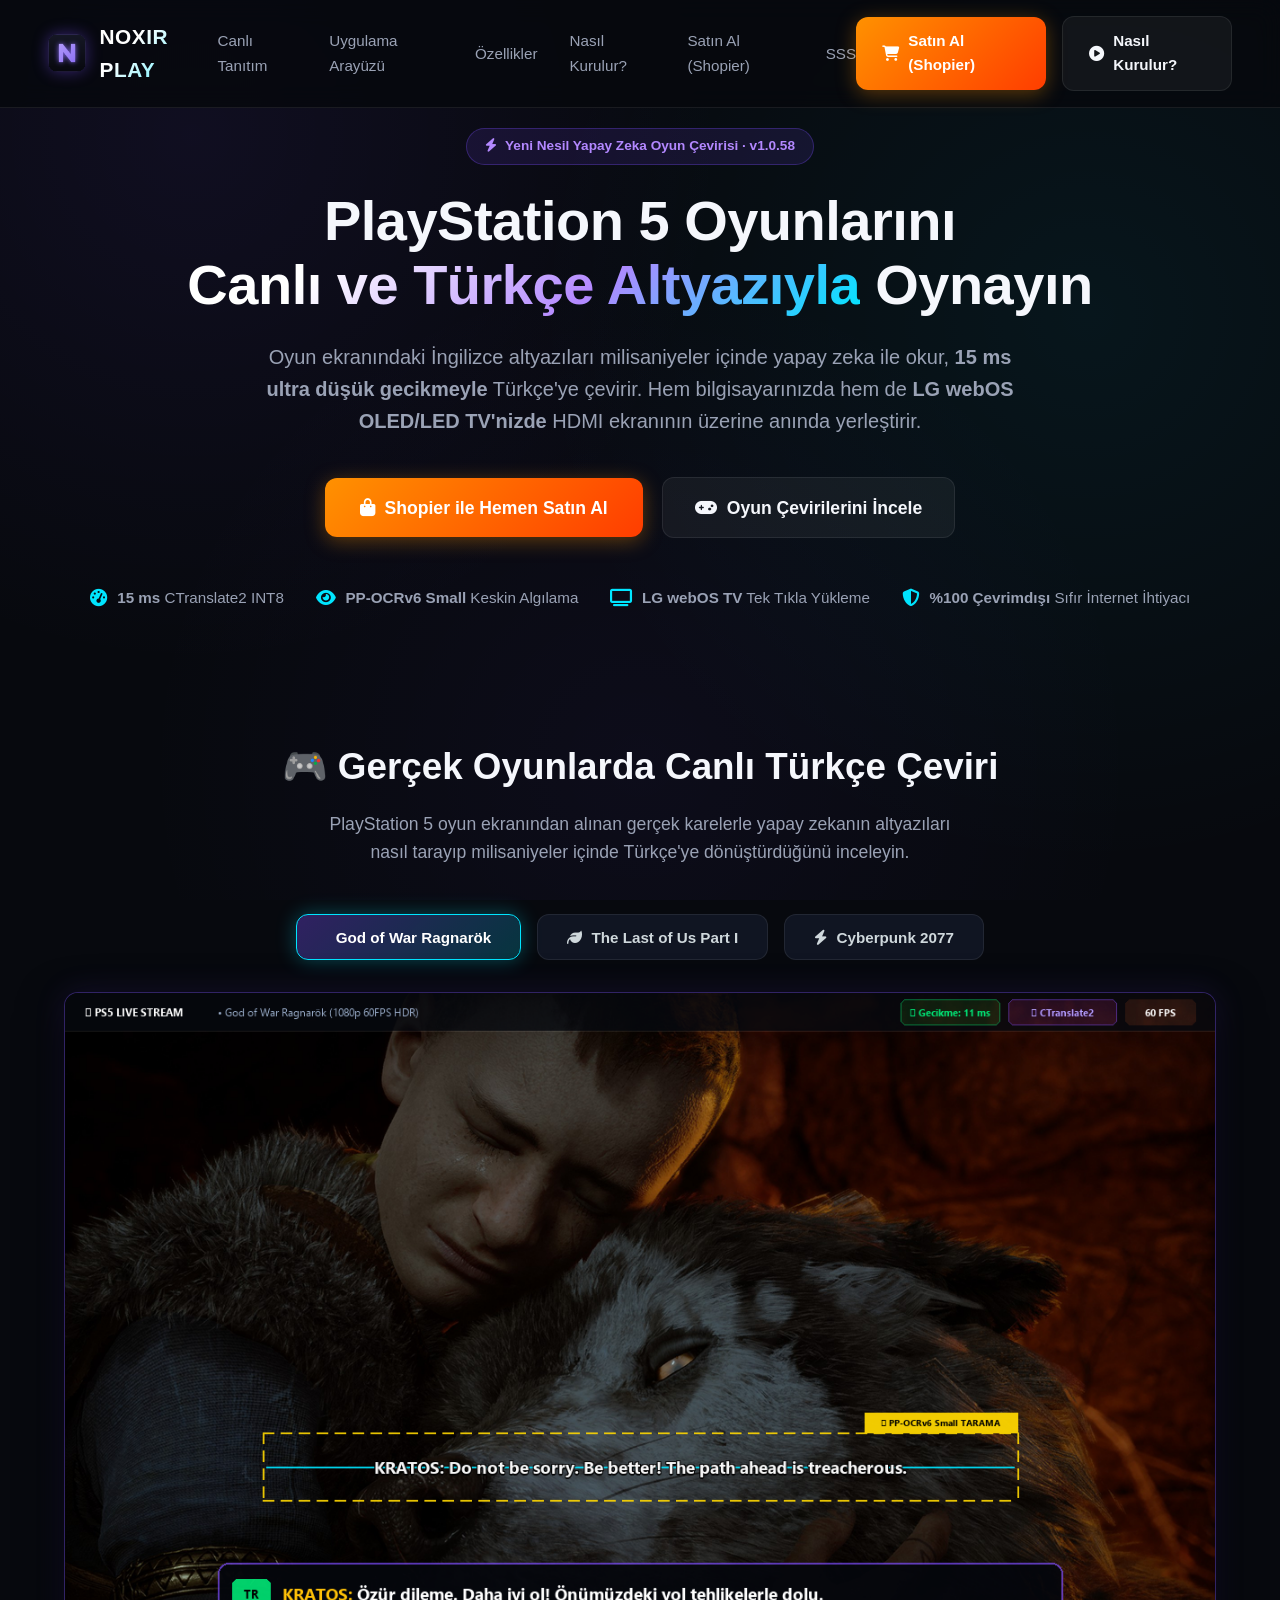
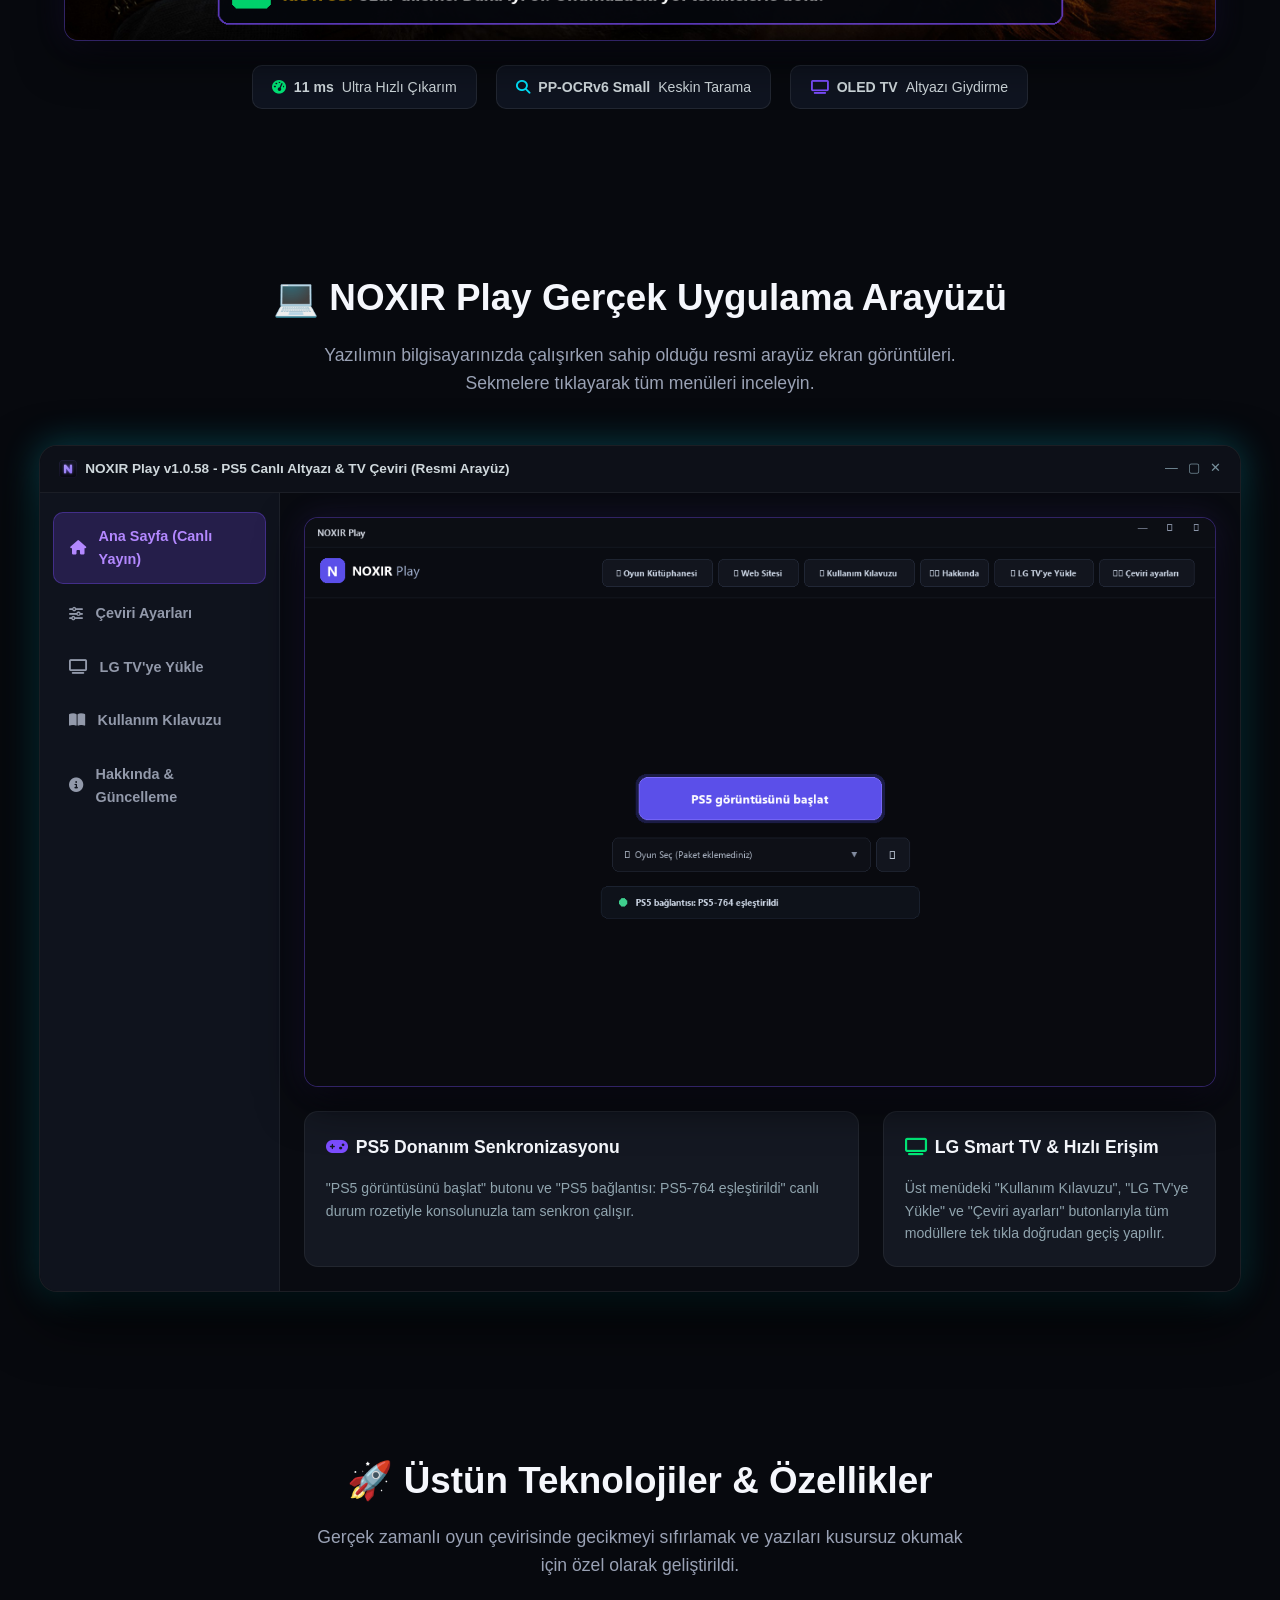
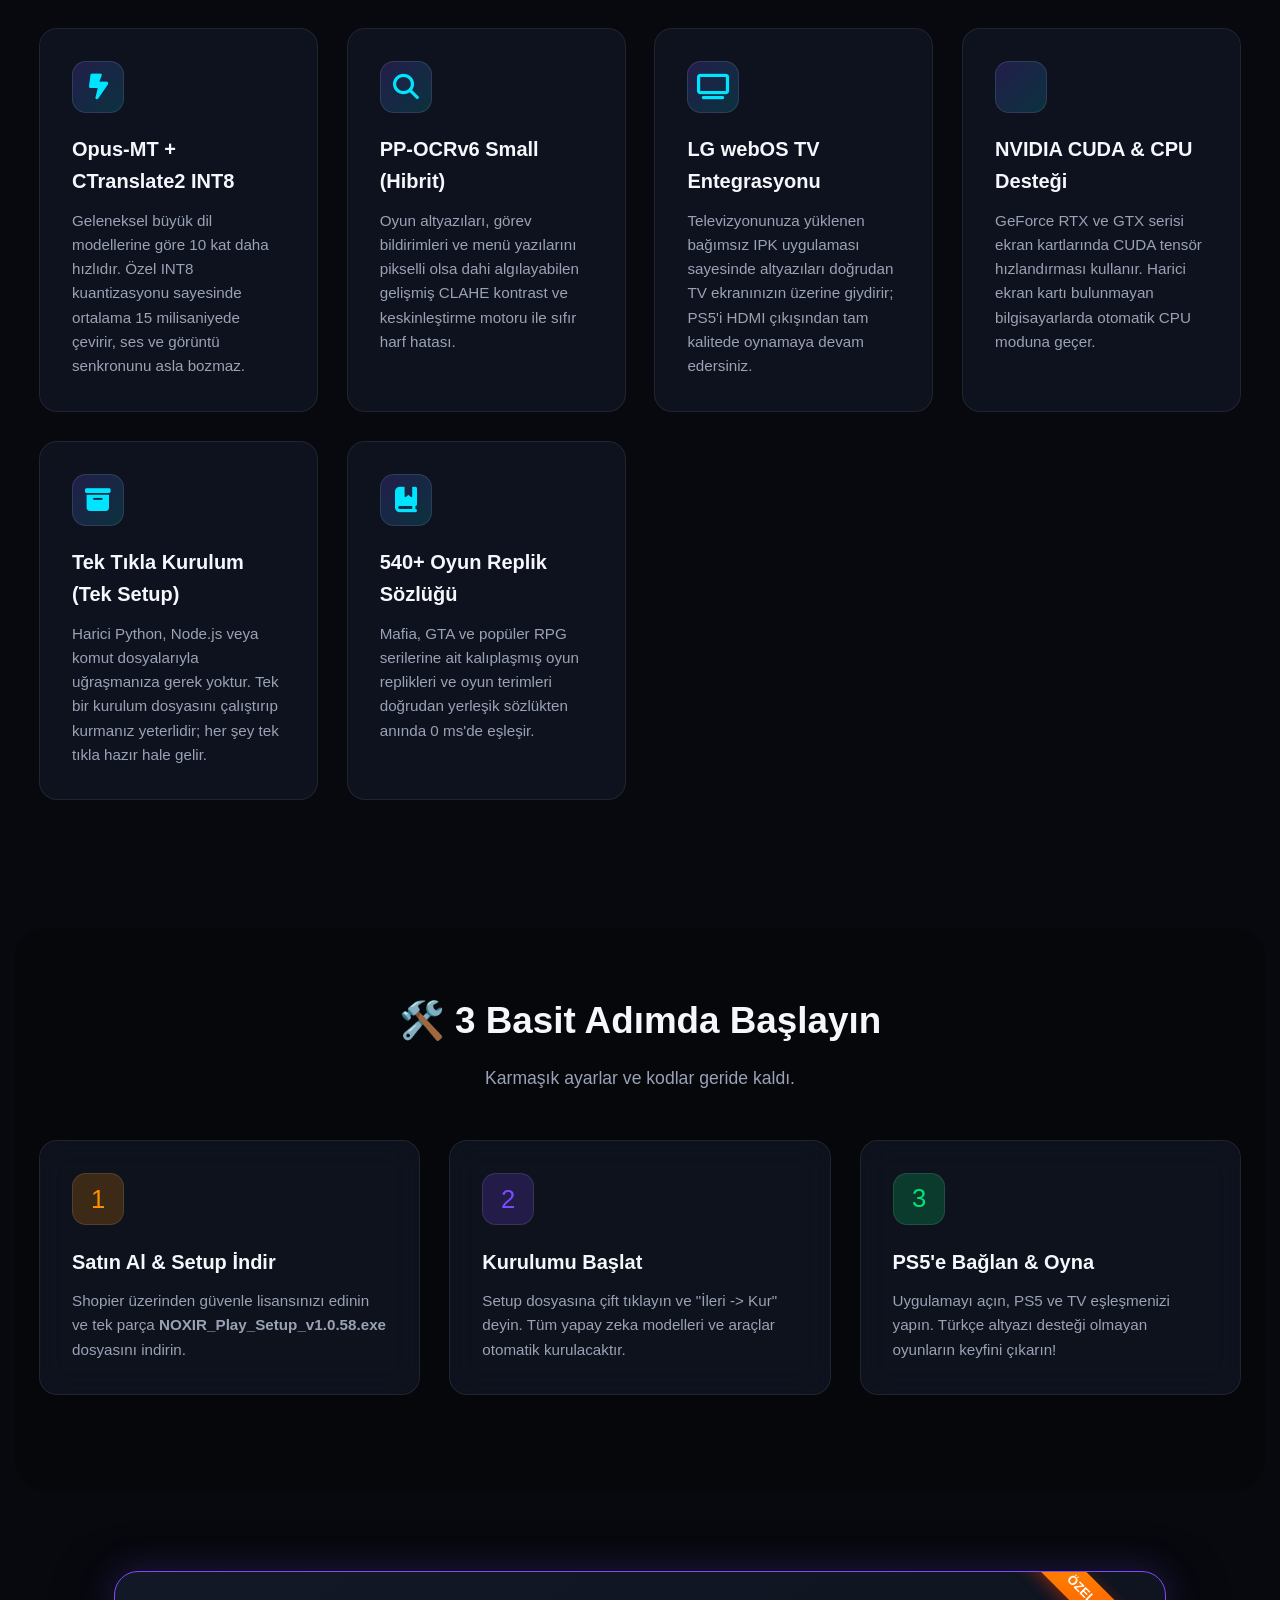
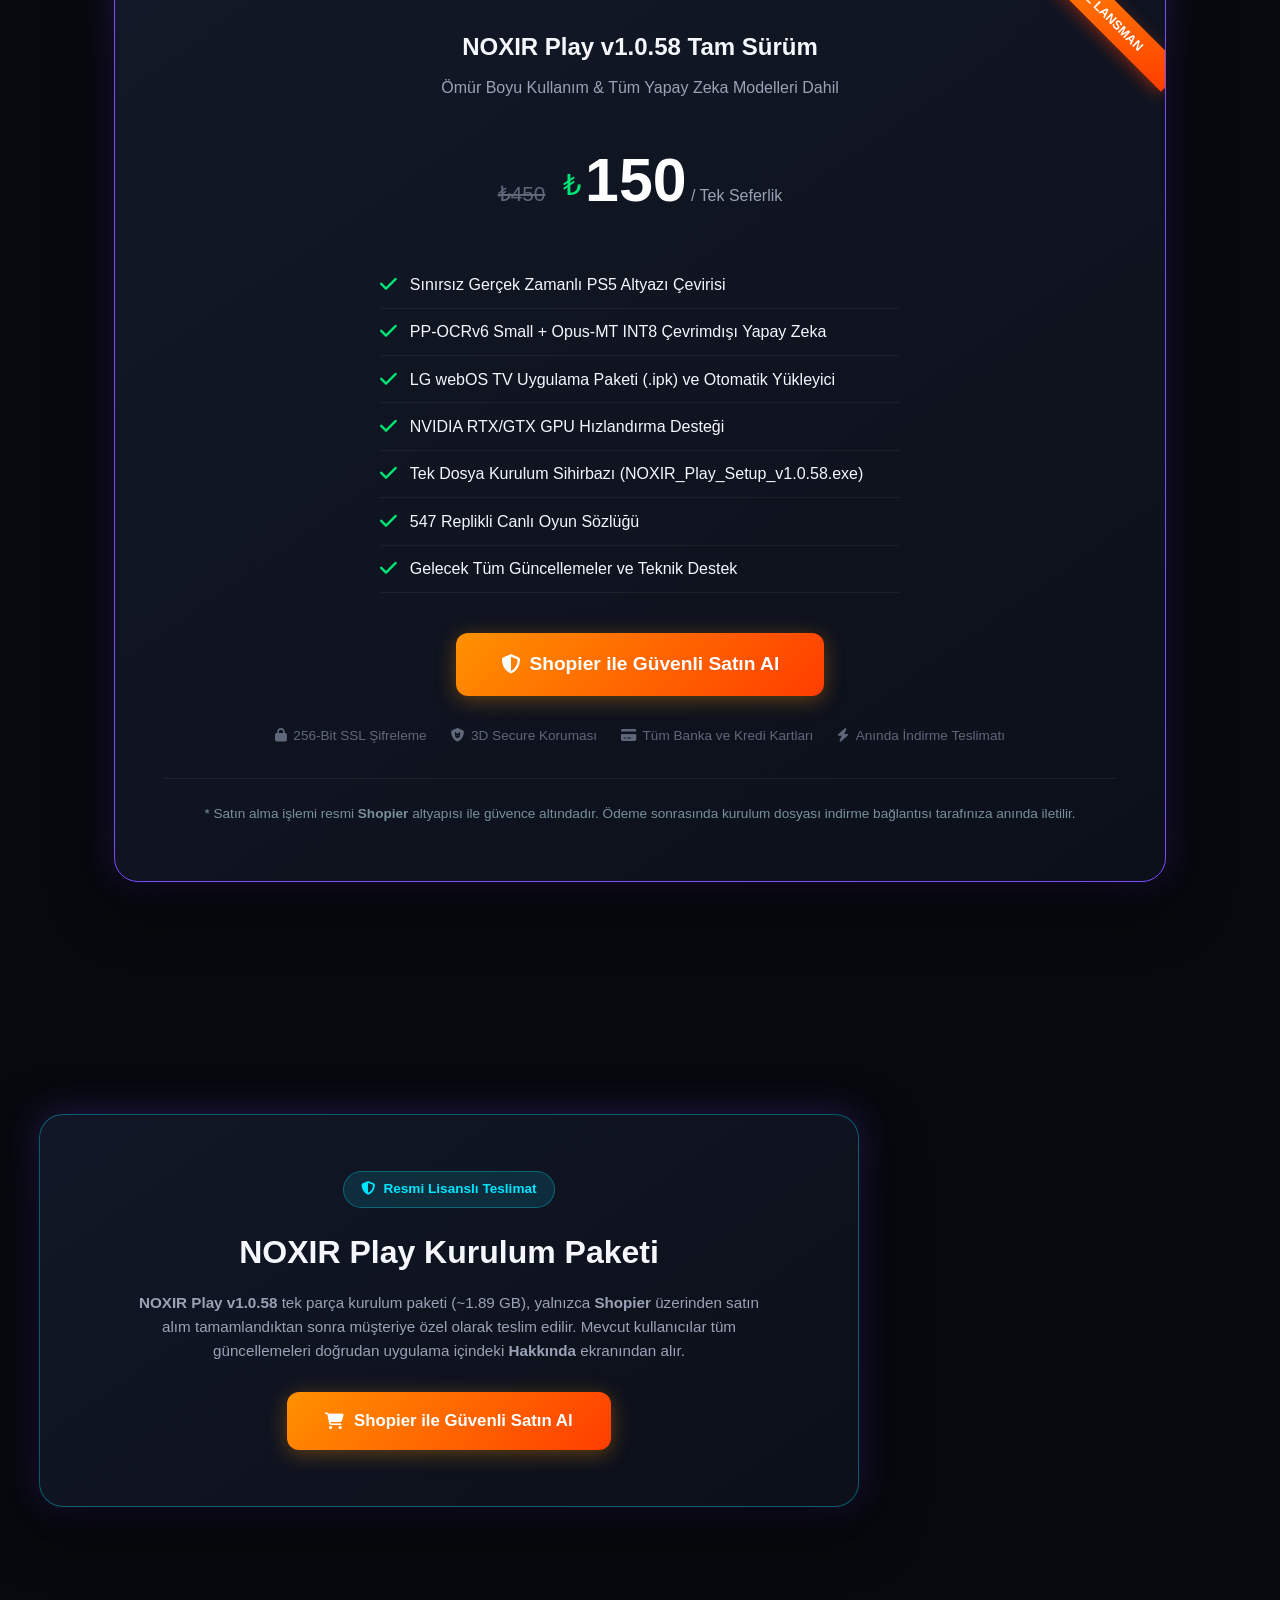
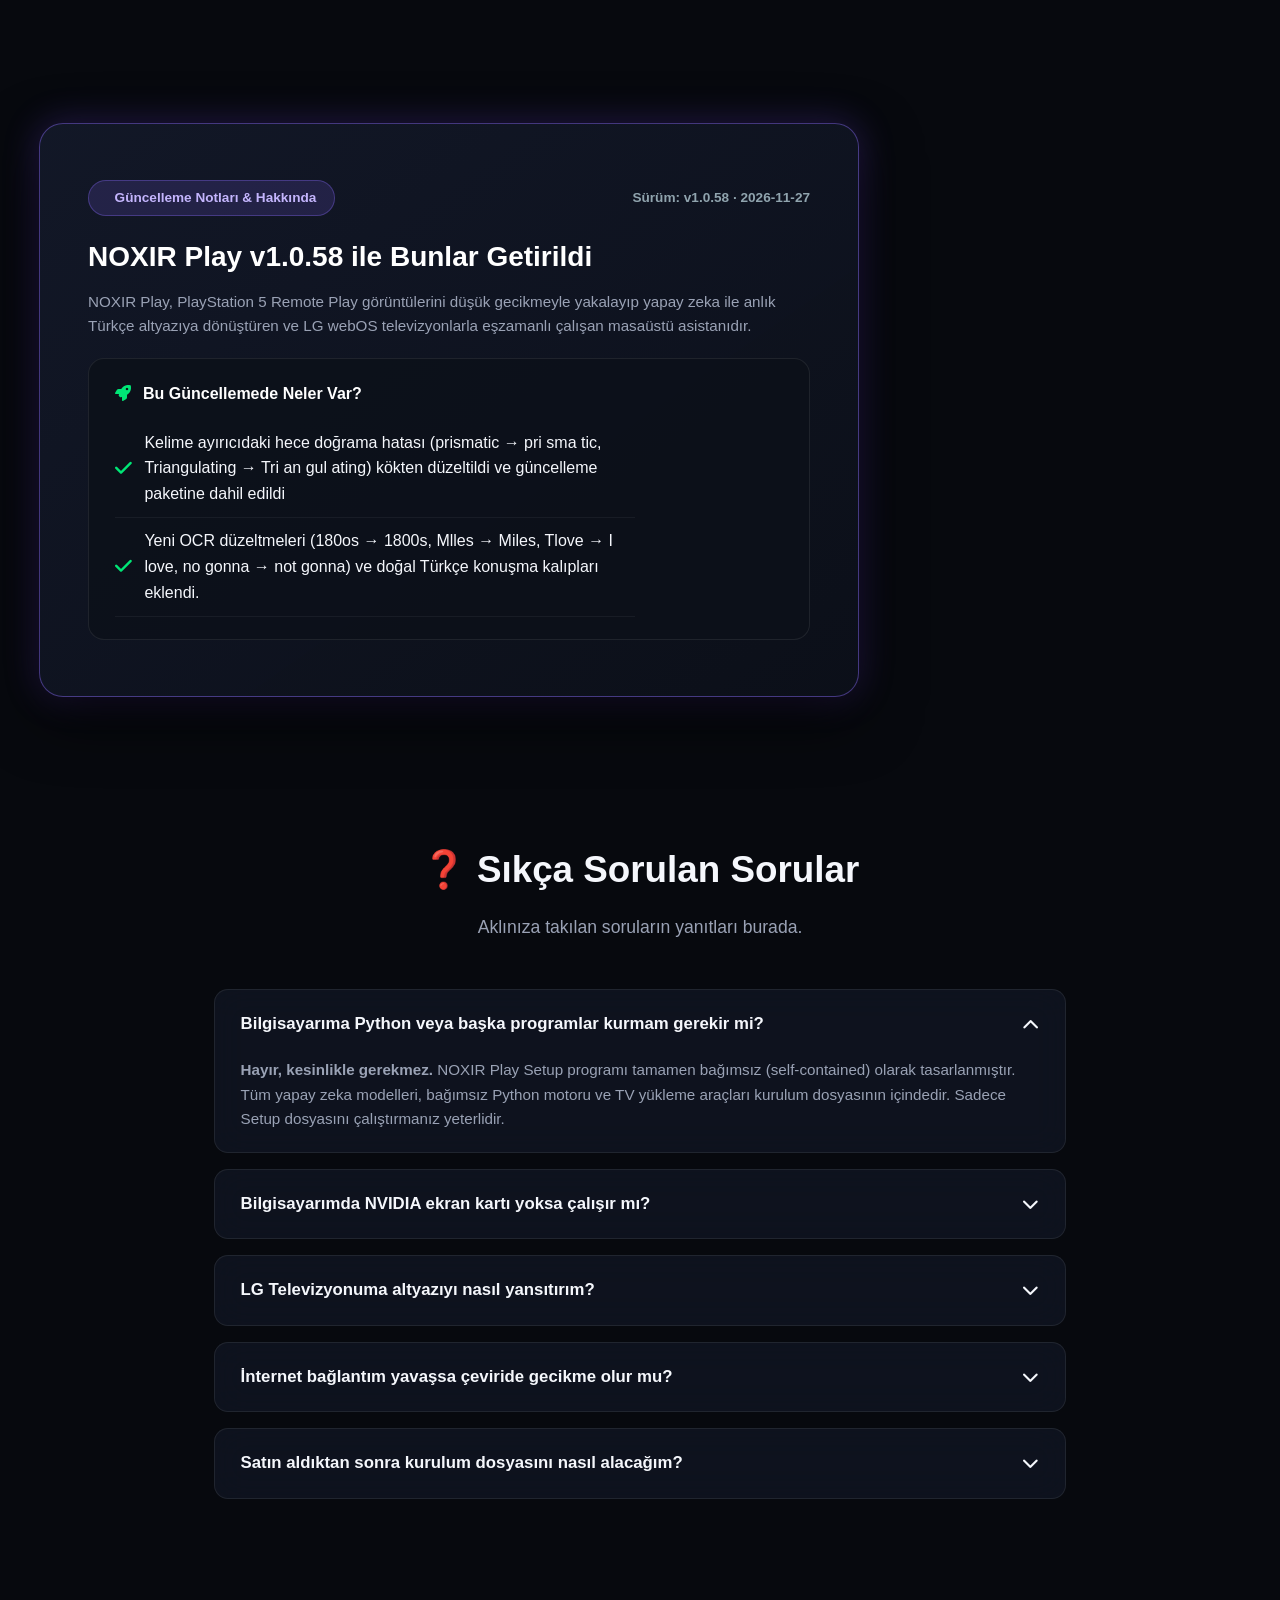
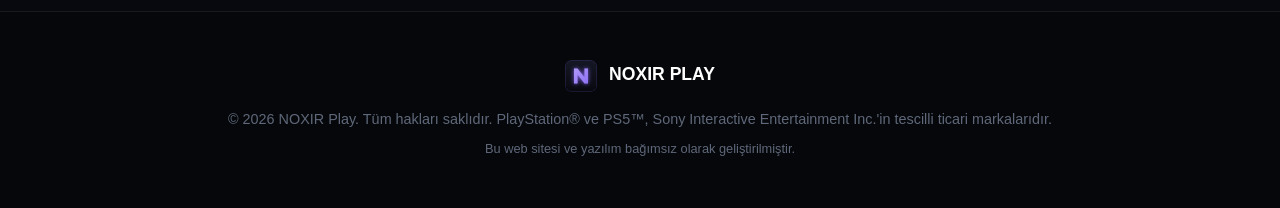
==== commit 5d45dd62: "Release v1.0.58: word_segmenter hece dograma duzeltmesi ve yeni OCR/konusma kurallari" ====
--- a/index.html
+++ b/index.html
@@ -52,7 +52,7 @@
   <!-- Hero Section -->
   <header class="hero">
     <div class="badge" id="heroVersionBadge">
-      <i class="fa-solid fa-bolt"></i> Yeni Nesil Yapay Zeka Oyun Çevirisi · v1.0.57
+      <i class="fa-solid fa-bolt"></i> Yeni Nesil Yapay Zeka Oyun Çevirisi · v1.0.58
     </div>
     <h1>
       PlayStation 5 Oyunlarını<br>
@@ -162,7 +162,7 @@
       <div class="app-titlebar">
         <div style="display: flex; align-items: center; gap: 8px;">
           <img src="assets/icon.png" width="18" height="18" style="border-radius: 4px;">
-          <span style="font-size: 0.85rem; font-weight: 600; color: #cfd8dc;">NOXIR Play v1.0.57 - PS5 Canlı Altyazı & TV Çeviri (Resmi Arayüz)</span>
+          <span style="font-size: 0.85rem; font-weight: 600; color: #cfd8dc;">NOXIR Play v1.0.58 - PS5 Canlı Altyazı & TV Çeviri (Resmi Arayüz)</span>
         </div>
         <div style="display: flex; gap: 10px; color: #78909c; font-size: 0.8rem;">
           <span>—</span>
@@ -372,7 +372,7 @@
       <div class="feature-card glass">
         <div class="feature-icon" style="background: rgba(255, 145, 0, 0.2); color: #ff9100;">1</div>
         <h3>Satın Al &amp; Setup İndir</h3>
-        <p>Shopier üzerinden güvenle lisansınızı edinin ve tek parça <b>NOXIR_Play_Setup_v1.0.57.exe</b> dosyasını indirin.</p>
+        <p>Shopier üzerinden güvenle lisansınızı edinin ve tek parça <b>NOXIR_Play_Setup_v1.0.58.exe</b> dosyasını indirin.</p>
       </div>
 
       <div class="feature-card glass">
@@ -393,7 +393,7 @@
   <section class="pricing-section" id="fiyat">
     <div class="pricing-card">
       <div class="popular-ribbon">ÖZEL LANSMAN</div>
-      <h2>NOXIR Play v1.0.57 Tam Sürüm</h2>
+      <h2>NOXIR Play v1.0.58 Tam Sürüm</h2>
       <p style="color: var(--text-secondary); margin-top: 0.5rem;">Ömür Boyu Kullanım &amp; Tüm Yapay Zeka Modelleri Dahil</p>
 
       <div class="price-box">
@@ -408,7 +408,7 @@
         <li><i class="fa-solid fa-check"></i> PP-OCRv6 Small + Opus-MT INT8 Çevrimdışı Yapay Zeka</li>
         <li><i class="fa-solid fa-check"></i> LG webOS TV Uygulama Paketi (.ipk) ve Otomatik Yükleyici</li>
         <li><i class="fa-solid fa-check"></i> NVIDIA RTX/GTX GPU Hızlandırma Desteği</li>
-        <li><i class="fa-solid fa-check"></i> Tek Dosya Kurulum Sihirbazı (NOXIR_Play_Setup_v1.0.57.exe)</li>
+        <li><i class="fa-solid fa-check"></i> Tek Dosya Kurulum Sihirbazı (NOXIR_Play_Setup_v1.0.58.exe)</li>
         <li><i class="fa-solid fa-check"></i> 547 Replikli Canlı Oyun Sözlüğü</li>
         <li><i class="fa-solid fa-check"></i> Gelecek Tüm Güncellemeler ve Teknik Destek</li>
       </ul>
@@ -441,7 +441,7 @@
 
       <h2 style="font-size: 2rem; margin-bottom: 0.8rem;">NOXIR Play Kurulum Paketi</h2>
       <p style="color: var(--text-secondary); max-width: 640px; margin: 0 auto 1.8rem auto; font-size: 0.95rem; line-height: 1.6;">
-        <b>NOXIR Play v1.0.57</b> tek parça kurulum paketi (~1.89 GB), yalnızca <b>Shopier</b> üzerinden satın alım tamamlandıktan sonra müşteriye özel olarak teslim edilir. Mevcut kullanıcılar tüm güncellemeleri doğrudan uygulama içindeki <b>Hakkında</b> ekranından alır.
+        <b>NOXIR Play v1.0.58</b> tek parça kurulum paketi (~1.89 GB), yalnızca <b>Shopier</b> üzerinden satın alım tamamlandıktan sonra müşteriye özel olarak teslim edilir. Mevcut kullanıcılar tüm güncellemeleri doğrudan uygulama içindeki <b>Hakkında</b> ekranından alır.
       </p>
 
       <div style="display: flex; justify-content: center; gap: 1rem; flex-wrap: wrap;">
@@ -459,10 +459,10 @@
         <div style="display: inline-flex; align-items: center; gap: 8px; padding: 0.4rem 1.1rem; background: rgba(133, 103, 245, 0.16); border: 1px solid rgba(133, 103, 245, 0.35); border-radius: 30px; color: #c4b5fd; font-size: 0.85rem; font-weight: 700;">
           <i class="fa-solid fa-sparkles"></i> Güncelleme Notları &amp; Hakkında
         </div>
-        <span id="siteChangelogMeta" style="font-size: 0.85rem; color: #90a4ae; font-weight: 600;">Sürüm: v1.0.57 · 27.11.2026</span>
-      </div>
-
-      <h2 id="siteChangelogTitle" style="font-size: 1.75rem; margin-bottom: 0.6rem; color: #fff;">NOXIR Play v1.0.57 ile Bunlar Getirildi</h2>
+        <span id="siteChangelogMeta" style="font-size: 0.85rem; color: #90a4ae; font-weight: 600;">Sürüm: v1.0.58 · 27.11.2026</span>
+      </div>
+
+      <h2 id="siteChangelogTitle" style="font-size: 1.75rem; margin-bottom: 0.6rem; color: #fff;">NOXIR Play v1.0.58 ile Bunlar Getirildi</h2>
       <p style="color: var(--text-secondary); font-size: 0.95rem; line-height: 1.6; margin-bottom: 1.2rem;">
         NOXIR Play, PlayStation 5 Remote Play görüntülerini düşük gecikmeyle yakalayıp yapay zeka ile anlık Türkçe altyazıya dönüştüren ve LG webOS televizyonlarla eşzamanlı çalışan masaüstü asistanıdır.
       </p>
@@ -472,8 +472,8 @@
           <i class="fa-solid fa-rocket" style="color: var(--accent-green); margin-right: 8px;"></i> Bu Güncellemede Neler Var?
         </div>
         <ul id="siteChangelogList" class="pricing-features" style="margin: 0; padding: 0; list-style: none;">
-          <li><i class="fa-solid fa-check"></i> Yapay zeka çevirileri daha doğal Türkçe konuşma diline göre iyileştirildi (GPU'da beam_size=2, 55+ doğal oyun deyimi ve robotik kalıp doğallaştırma).</li>
-          <li><i class="fa-solid fa-check"></i> Yeni OCR bitişik/ince-harf düzeltmeleri eklendi (noidea, Spider-rlan, Hle ve 6+ harf kelime ayırma).</li>
+          <li><i class="fa-solid fa-check"></i> Kelime ayırıcıdaki hece doğrama hatası (prismatic → pri sma tic, Triangulating → Tri an gul ating) kökten düzeltildi ve güncelleme paketine dahil edildi.</li>
+          <li><i class="fa-solid fa-check"></i> Yeni OCR düzeltmeleri (180os → 1800s, Mlles → Miles, Tlove → I love, no gonna → not gonna) ve doğal Türkçe konuşma kalıpları eklendi.</li>
         </ul>
       </div>
     </div>
@@ -532,7 +532,7 @@
         <i class="fa-solid fa-chevron-down faq-icon"></i>
       </div>
       <div class="faq-answer">
-        Shopier üzerinden ödemenizi tamamladığınız anda tek parçalık <b>NOXIR_Play_Setup_v1.0.57.exe</b> indirme bağlantısı anında ekranınızda ve e-posta adresinizde belirir.
+        Shopier üzerinden ödemenizi tamamladığınız anda tek parçalık <b>NOXIR_Play_Setup_v1.0.58.exe</b> indirme bağlantısı anında ekranınızda ve e-posta adresinizde belirir.
       </div>
     </div>
   </section>
@@ -554,7 +554,7 @@
       <div class="shopier-badge" style="display: inline-flex; align-items: center; gap: 6px; padding: 0.35rem 0.9rem; background: rgba(0, 230, 118, 0.15); border: 1px solid rgba(0, 230, 118, 0.3); border-radius: 30px; color: #00e676; font-size: 0.82rem; font-weight: 700;">
         <i class="fa-solid fa-shield-halved"></i> Güvenli Shopier Ödeme Noktası
       </div>
-      <h2 style="font-size: 1.6rem; margin: 1rem 0 0.3rem 0; color: #fff;">NOXIR Play v1.0.57 Tam Sürüm</h2>
+      <h2 style="font-size: 1.6rem; margin: 1rem 0 0.3rem 0; color: #fff;">NOXIR Play v1.0.58 Tam Sürüm</h2>
       <p style="color: var(--text-secondary); font-size: 0.9rem;">Ömür Boyu Lisans · Tüm Yapay Zeka Modelleri &amp; LG TV IPK Dahil</p>
 
       <div class="price-box" style="margin: 1.2rem 0; padding: 1rem; background: rgba(124, 77, 255, 0.08); border-radius: 12px; border: 1px solid rgba(124, 77, 255, 0.25);">
@@ -565,7 +565,7 @@
       </div>
 
       <div class="shopier-modal-features">
-        <div><i class="fa-solid fa-check" style="color: var(--accent-green); margin-right: 8px;"></i> Tek Parça Kurulum Sihirbazı (NOXIR_Play_Setup_v1.0.57.exe)</div>
+        <div><i class="fa-solid fa-check" style="color: var(--accent-green); margin-right: 8px;"></i> Tek Parça Kurulum Sihirbazı (NOXIR_Play_Setup_v1.0.58.exe)</div>
         <div><i class="fa-solid fa-check" style="color: var(--accent-green); margin-right: 8px;"></i> LG webOS OLED/LED TV Canlı Altyazı Eklentisi (.ipk)</div>
         <div><i class="fa-solid fa-check" style="color: var(--accent-green); margin-right: 8px;"></i> 15 ms Ultra Hızlı CTranslate2 INT8 + PP-OCRv6 Motoru</div>
         <div><i class="fa-solid fa-check" style="color: var(--accent-green); margin-right: 8px;"></i> 540+ Oyun Replik Sözlüğü & Süresiz Güncellemeler</div>
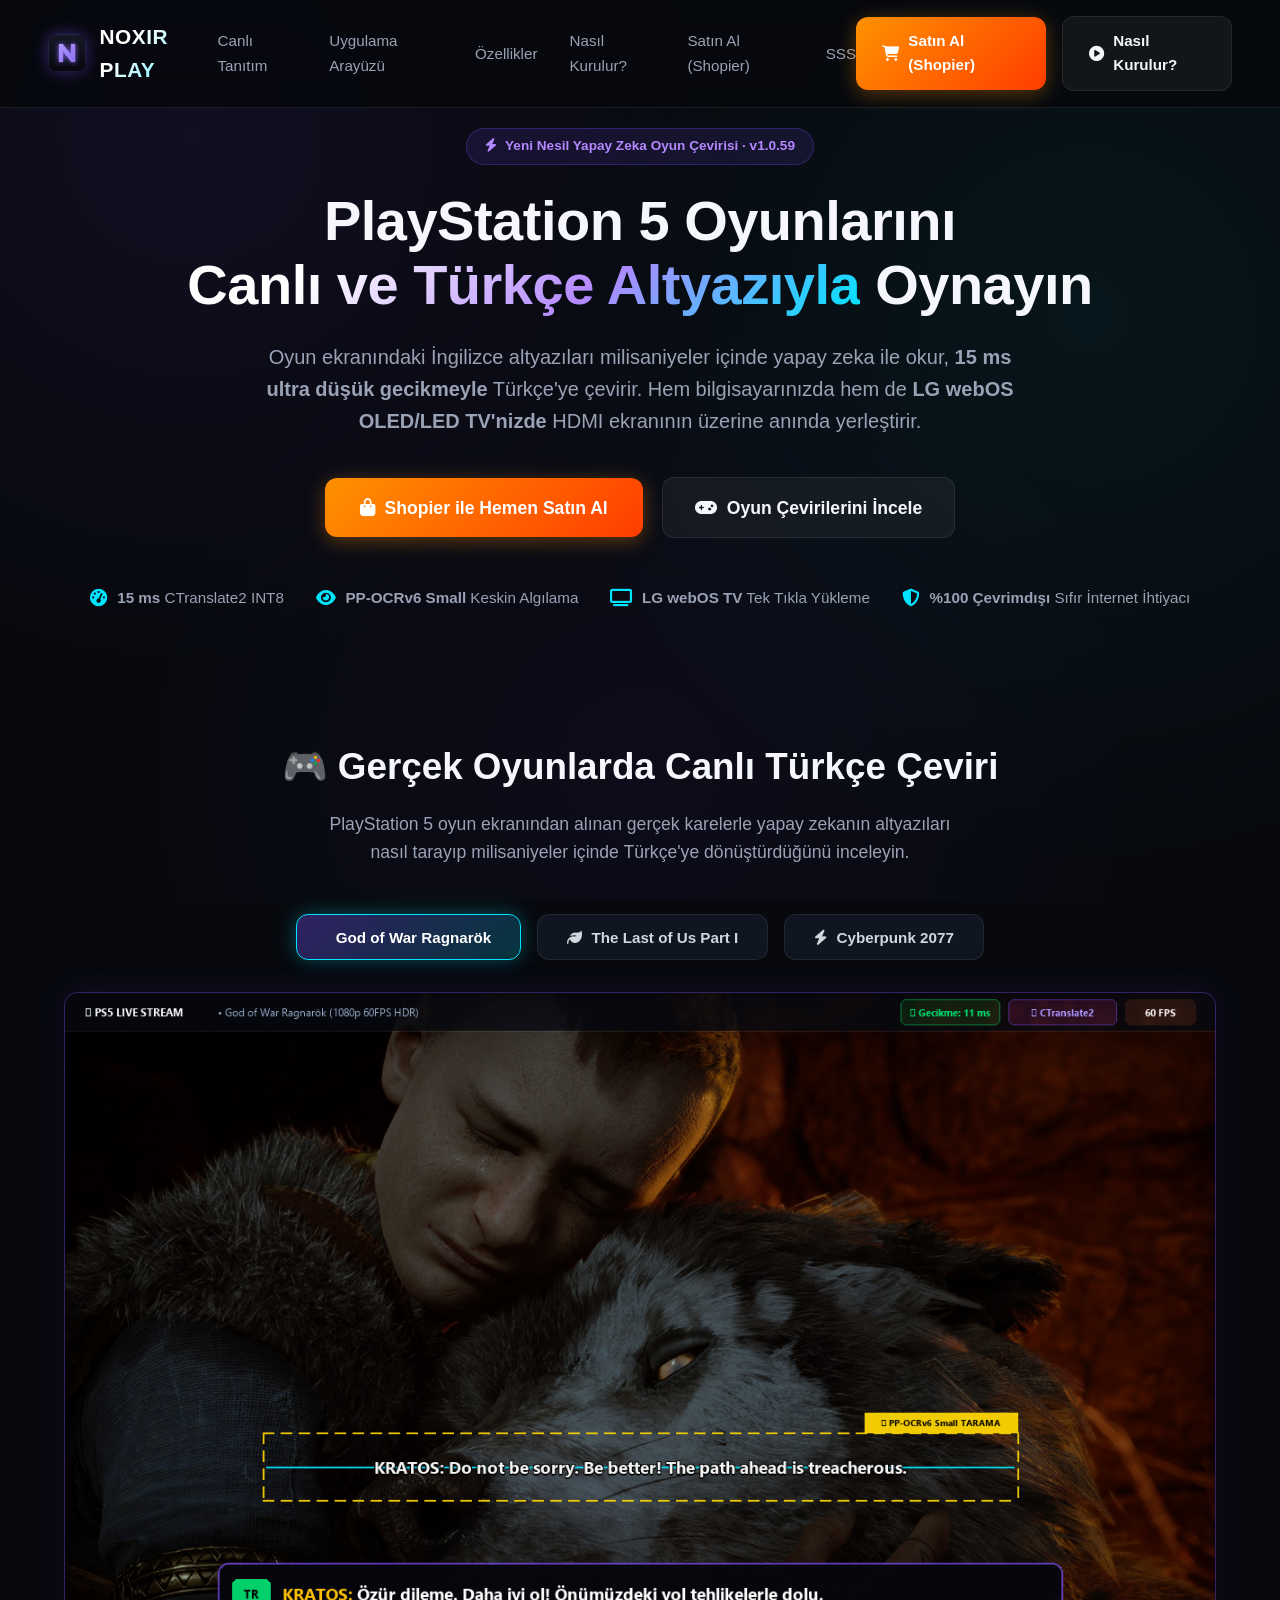
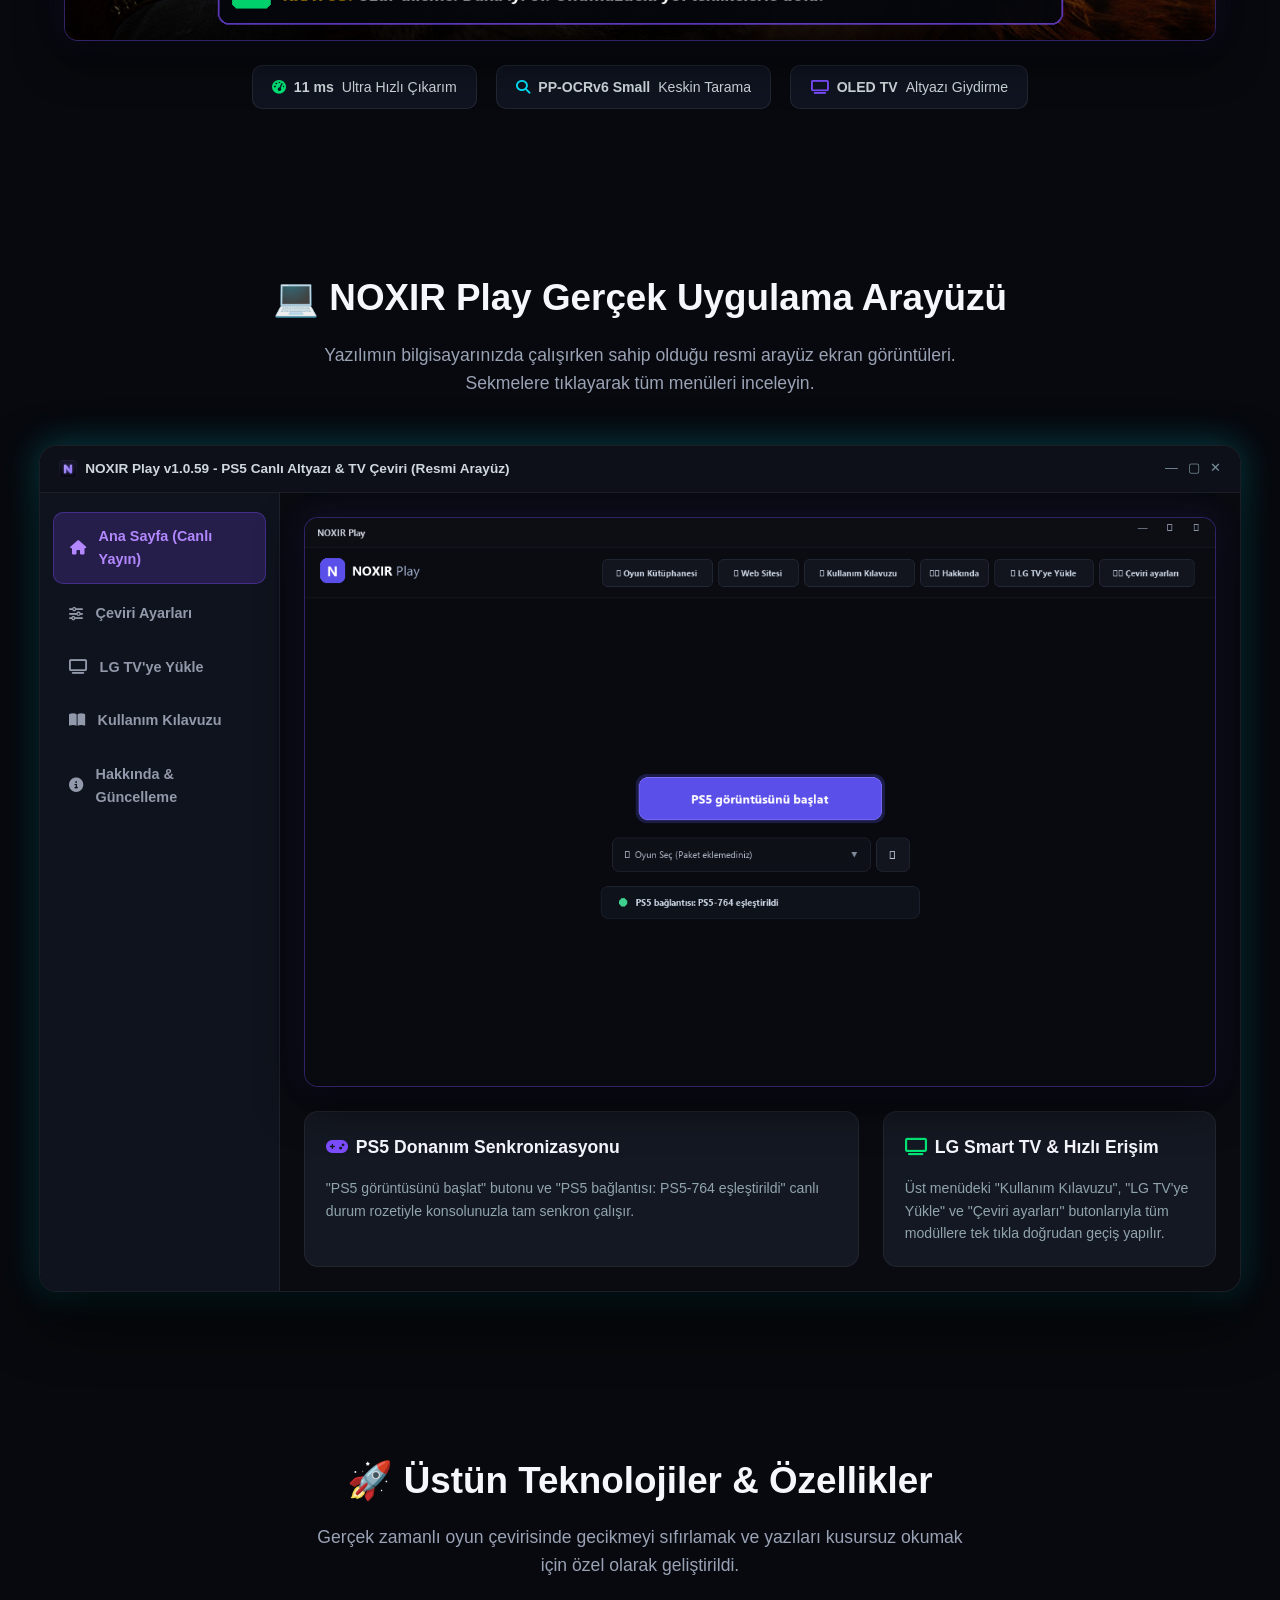
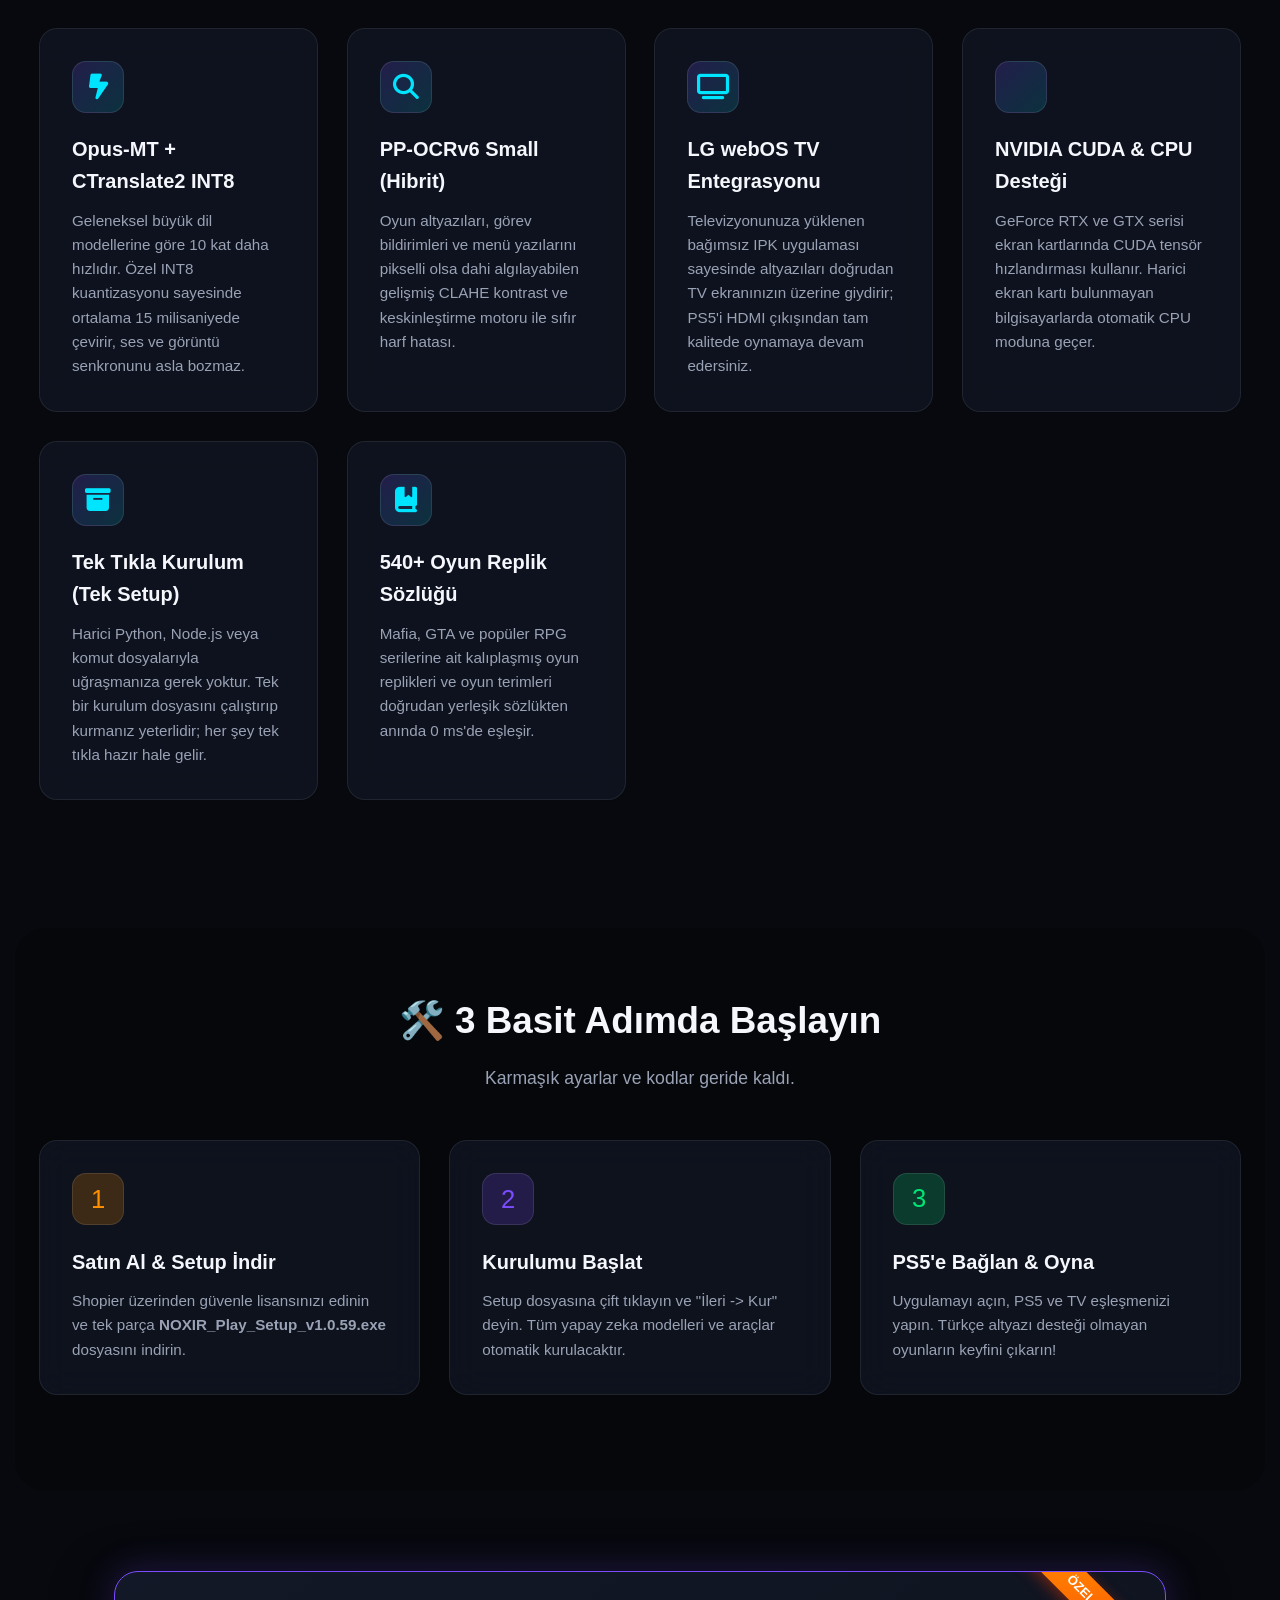
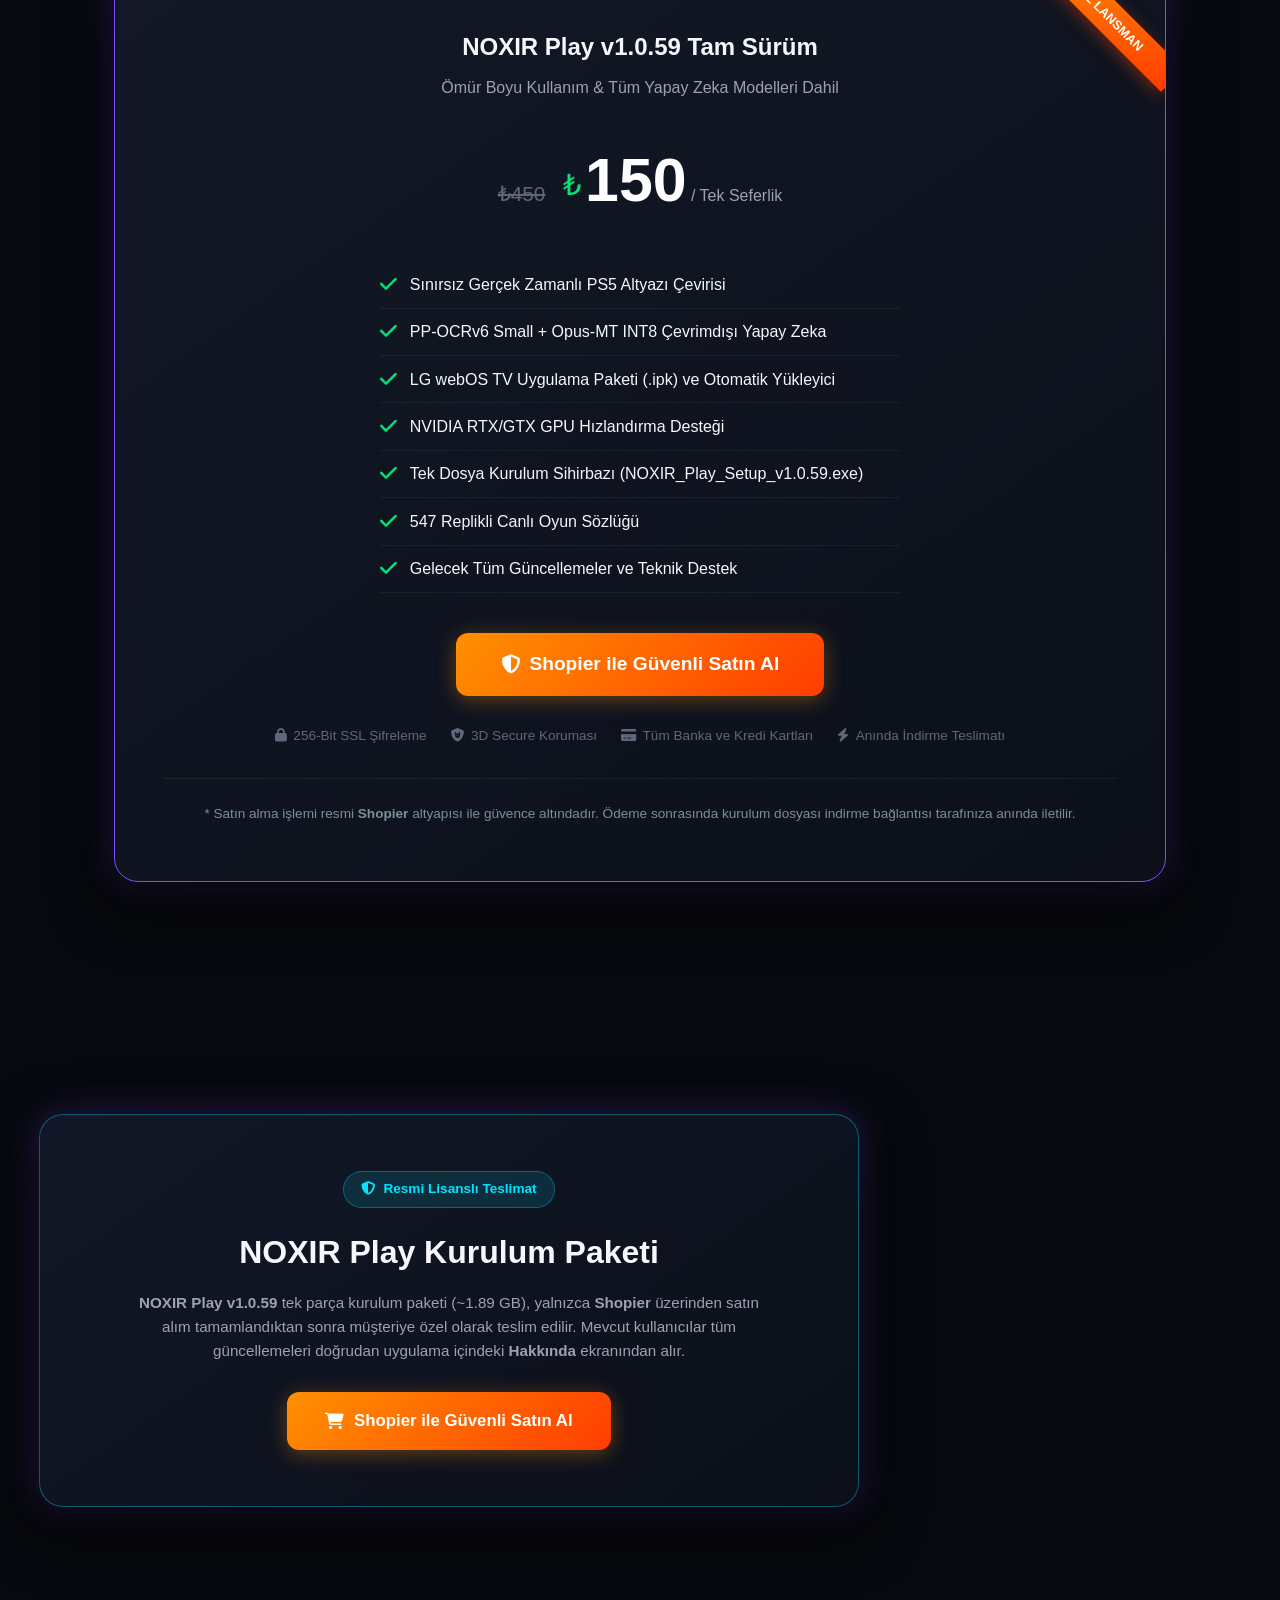
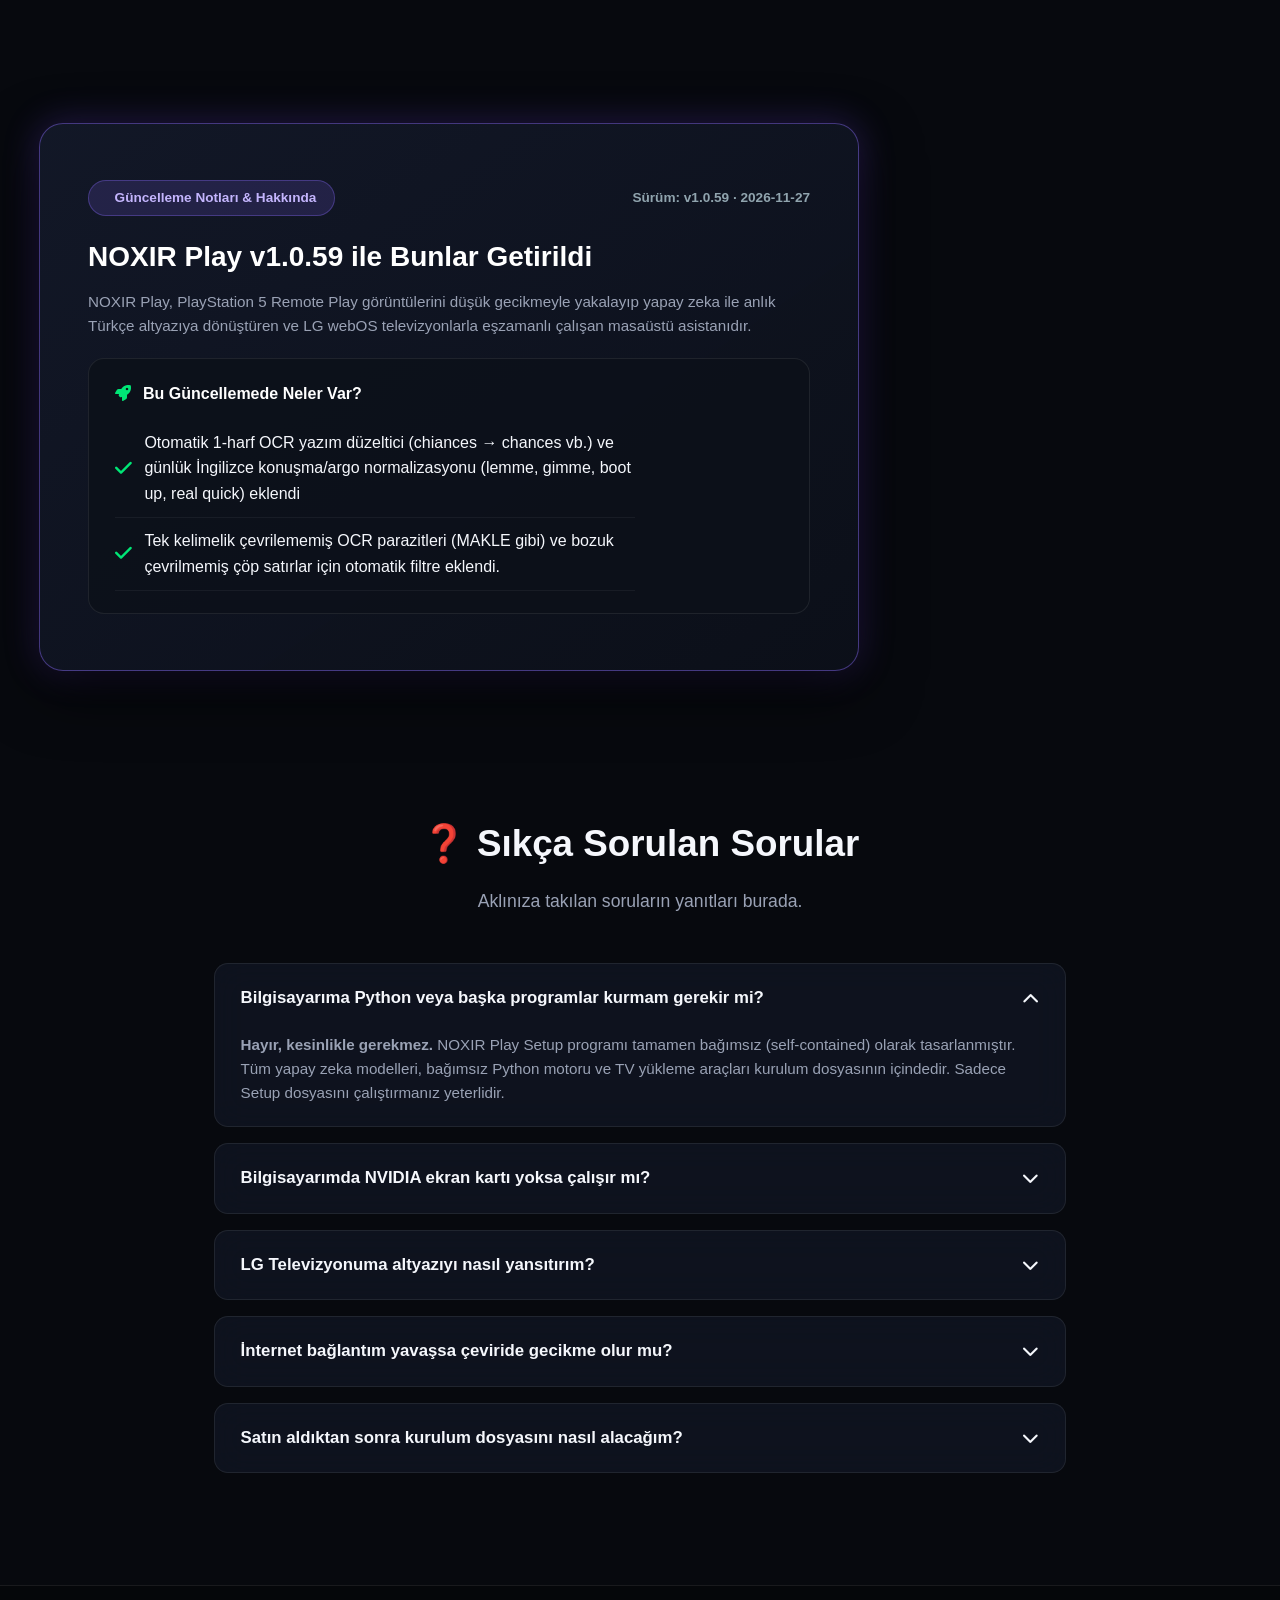
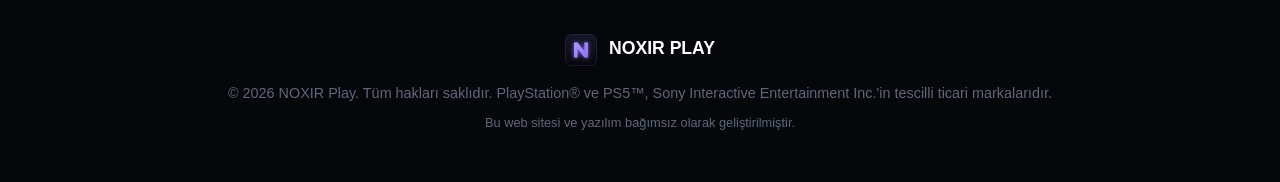
==== commit d93cccca: "Release v1.0.59: Otomatik 1-harf OCR duzeltici, argo normalizasyonu ve kisa echo/cop filtresi" ====
--- a/index.html
+++ b/index.html
@@ -52,7 +52,7 @@
   <!-- Hero Section -->
   <header class="hero">
     <div class="badge" id="heroVersionBadge">
-      <i class="fa-solid fa-bolt"></i> Yeni Nesil Yapay Zeka Oyun Çevirisi · v1.0.58
+      <i class="fa-solid fa-bolt"></i> Yeni Nesil Yapay Zeka Oyun Çevirisi · v1.0.59
     </div>
     <h1>
       PlayStation 5 Oyunlarını<br>
@@ -162,7 +162,7 @@
       <div class="app-titlebar">
         <div style="display: flex; align-items: center; gap: 8px;">
           <img src="assets/icon.png" width="18" height="18" style="border-radius: 4px;">
-          <span style="font-size: 0.85rem; font-weight: 600; color: #cfd8dc;">NOXIR Play v1.0.58 - PS5 Canlı Altyazı & TV Çeviri (Resmi Arayüz)</span>
+          <span style="font-size: 0.85rem; font-weight: 600; color: #cfd8dc;">NOXIR Play v1.0.59 - PS5 Canlı Altyazı & TV Çeviri (Resmi Arayüz)</span>
         </div>
         <div style="display: flex; gap: 10px; color: #78909c; font-size: 0.8rem;">
           <span>—</span>
@@ -372,7 +372,7 @@
       <div class="feature-card glass">
         <div class="feature-icon" style="background: rgba(255, 145, 0, 0.2); color: #ff9100;">1</div>
         <h3>Satın Al &amp; Setup İndir</h3>
-        <p>Shopier üzerinden güvenle lisansınızı edinin ve tek parça <b>NOXIR_Play_Setup_v1.0.58.exe</b> dosyasını indirin.</p>
+        <p>Shopier üzerinden güvenle lisansınızı edinin ve tek parça <b>NOXIR_Play_Setup_v1.0.59.exe</b> dosyasını indirin.</p>
       </div>
 
       <div class="feature-card glass">
@@ -393,7 +393,7 @@
   <section class="pricing-section" id="fiyat">
     <div class="pricing-card">
       <div class="popular-ribbon">ÖZEL LANSMAN</div>
-      <h2>NOXIR Play v1.0.58 Tam Sürüm</h2>
+      <h2>NOXIR Play v1.0.59 Tam Sürüm</h2>
       <p style="color: var(--text-secondary); margin-top: 0.5rem;">Ömür Boyu Kullanım &amp; Tüm Yapay Zeka Modelleri Dahil</p>
 
       <div class="price-box">
@@ -408,7 +408,7 @@
         <li><i class="fa-solid fa-check"></i> PP-OCRv6 Small + Opus-MT INT8 Çevrimdışı Yapay Zeka</li>
         <li><i class="fa-solid fa-check"></i> LG webOS TV Uygulama Paketi (.ipk) ve Otomatik Yükleyici</li>
         <li><i class="fa-solid fa-check"></i> NVIDIA RTX/GTX GPU Hızlandırma Desteği</li>
-        <li><i class="fa-solid fa-check"></i> Tek Dosya Kurulum Sihirbazı (NOXIR_Play_Setup_v1.0.58.exe)</li>
+        <li><i class="fa-solid fa-check"></i> Tek Dosya Kurulum Sihirbazı (NOXIR_Play_Setup_v1.0.59.exe)</li>
         <li><i class="fa-solid fa-check"></i> 547 Replikli Canlı Oyun Sözlüğü</li>
         <li><i class="fa-solid fa-check"></i> Gelecek Tüm Güncellemeler ve Teknik Destek</li>
       </ul>
@@ -441,7 +441,7 @@
 
       <h2 style="font-size: 2rem; margin-bottom: 0.8rem;">NOXIR Play Kurulum Paketi</h2>
       <p style="color: var(--text-secondary); max-width: 640px; margin: 0 auto 1.8rem auto; font-size: 0.95rem; line-height: 1.6;">
-        <b>NOXIR Play v1.0.58</b> tek parça kurulum paketi (~1.89 GB), yalnızca <b>Shopier</b> üzerinden satın alım tamamlandıktan sonra müşteriye özel olarak teslim edilir. Mevcut kullanıcılar tüm güncellemeleri doğrudan uygulama içindeki <b>Hakkında</b> ekranından alır.
+        <b>NOXIR Play v1.0.59</b> tek parça kurulum paketi (~1.89 GB), yalnızca <b>Shopier</b> üzerinden satın alım tamamlandıktan sonra müşteriye özel olarak teslim edilir. Mevcut kullanıcılar tüm güncellemeleri doğrudan uygulama içindeki <b>Hakkında</b> ekranından alır.
       </p>
 
       <div style="display: flex; justify-content: center; gap: 1rem; flex-wrap: wrap;">
@@ -459,10 +459,10 @@
         <div style="display: inline-flex; align-items: center; gap: 8px; padding: 0.4rem 1.1rem; background: rgba(133, 103, 245, 0.16); border: 1px solid rgba(133, 103, 245, 0.35); border-radius: 30px; color: #c4b5fd; font-size: 0.85rem; font-weight: 700;">
           <i class="fa-solid fa-sparkles"></i> Güncelleme Notları &amp; Hakkında
         </div>
-        <span id="siteChangelogMeta" style="font-size: 0.85rem; color: #90a4ae; font-weight: 600;">Sürüm: v1.0.58 · 27.11.2026</span>
-      </div>
-
-      <h2 id="siteChangelogTitle" style="font-size: 1.75rem; margin-bottom: 0.6rem; color: #fff;">NOXIR Play v1.0.58 ile Bunlar Getirildi</h2>
+        <span id="siteChangelogMeta" style="font-size: 0.85rem; color: #90a4ae; font-weight: 600;">Sürüm: v1.0.59 · 27.11.2026</span>
+      </div>
+
+      <h2 id="siteChangelogTitle" style="font-size: 1.75rem; margin-bottom: 0.6rem; color: #fff;">NOXIR Play v1.0.59 ile Bunlar Getirildi</h2>
       <p style="color: var(--text-secondary); font-size: 0.95rem; line-height: 1.6; margin-bottom: 1.2rem;">
         NOXIR Play, PlayStation 5 Remote Play görüntülerini düşük gecikmeyle yakalayıp yapay zeka ile anlık Türkçe altyazıya dönüştüren ve LG webOS televizyonlarla eşzamanlı çalışan masaüstü asistanıdır.
       </p>
@@ -472,8 +472,8 @@
           <i class="fa-solid fa-rocket" style="color: var(--accent-green); margin-right: 8px;"></i> Bu Güncellemede Neler Var?
         </div>
         <ul id="siteChangelogList" class="pricing-features" style="margin: 0; padding: 0; list-style: none;">
-          <li><i class="fa-solid fa-check"></i> Kelime ayırıcıdaki hece doğrama hatası (prismatic → pri sma tic, Triangulating → Tri an gul ating) kökten düzeltildi ve güncelleme paketine dahil edildi.</li>
-          <li><i class="fa-solid fa-check"></i> Yeni OCR düzeltmeleri (180os → 1800s, Mlles → Miles, Tlove → I love, no gonna → not gonna) ve doğal Türkçe konuşma kalıpları eklendi.</li>
+          <li><i class="fa-solid fa-check"></i> Otomatik 1-harf OCR yazım düzeltici (chiances → chances vb.) ve günlük İngilizce konuşma/argo normalizasyonu (lemme, gonna, boot up, real quick) eklendi.</li>
+          <li><i class="fa-solid fa-check"></i> Tek kelimelik çevrilememiş OCR parazitleri (MAKLE gibi) ve bozuk çevrilmemiş çöp satırlar için otomatik filtre eklendi.</li>
         </ul>
       </div>
     </div>
@@ -532,7 +532,7 @@
         <i class="fa-solid fa-chevron-down faq-icon"></i>
       </div>
       <div class="faq-answer">
-        Shopier üzerinden ödemenizi tamamladığınız anda tek parçalık <b>NOXIR_Play_Setup_v1.0.58.exe</b> indirme bağlantısı anında ekranınızda ve e-posta adresinizde belirir.
+        Shopier üzerinden ödemenizi tamamladığınız anda tek parçalık <b>NOXIR_Play_Setup_v1.0.59.exe</b> indirme bağlantısı anında ekranınızda ve e-posta adresinizde belirir.
       </div>
     </div>
   </section>
@@ -554,7 +554,7 @@
       <div class="shopier-badge" style="display: inline-flex; align-items: center; gap: 6px; padding: 0.35rem 0.9rem; background: rgba(0, 230, 118, 0.15); border: 1px solid rgba(0, 230, 118, 0.3); border-radius: 30px; color: #00e676; font-size: 0.82rem; font-weight: 700;">
         <i class="fa-solid fa-shield-halved"></i> Güvenli Shopier Ödeme Noktası
       </div>
-      <h2 style="font-size: 1.6rem; margin: 1rem 0 0.3rem 0; color: #fff;">NOXIR Play v1.0.58 Tam Sürüm</h2>
+      <h2 style="font-size: 1.6rem; margin: 1rem 0 0.3rem 0; color: #fff;">NOXIR Play v1.0.59 Tam Sürüm</h2>
       <p style="color: var(--text-secondary); font-size: 0.9rem;">Ömür Boyu Lisans · Tüm Yapay Zeka Modelleri &amp; LG TV IPK Dahil</p>
 
       <div class="price-box" style="margin: 1.2rem 0; padding: 1rem; background: rgba(124, 77, 255, 0.08); border-radius: 12px; border: 1px solid rgba(124, 77, 255, 0.25);">
@@ -565,7 +565,7 @@
       </div>
 
       <div class="shopier-modal-features">
-        <div><i class="fa-solid fa-check" style="color: var(--accent-green); margin-right: 8px;"></i> Tek Parça Kurulum Sihirbazı (NOXIR_Play_Setup_v1.0.58.exe)</div>
+        <div><i class="fa-solid fa-check" style="color: var(--accent-green); margin-right: 8px;"></i> Tek Parça Kurulum Sihirbazı (NOXIR_Play_Setup_v1.0.59.exe)</div>
         <div><i class="fa-solid fa-check" style="color: var(--accent-green); margin-right: 8px;"></i> LG webOS OLED/LED TV Canlı Altyazı Eklentisi (.ipk)</div>
         <div><i class="fa-solid fa-check" style="color: var(--accent-green); margin-right: 8px;"></i> 15 ms Ultra Hızlı CTranslate2 INT8 + PP-OCRv6 Motoru</div>
         <div><i class="fa-solid fa-check" style="color: var(--accent-green); margin-right: 8px;"></i> 540+ Oyun Replik Sözlüğü & Süresiz Güncellemeler</div>
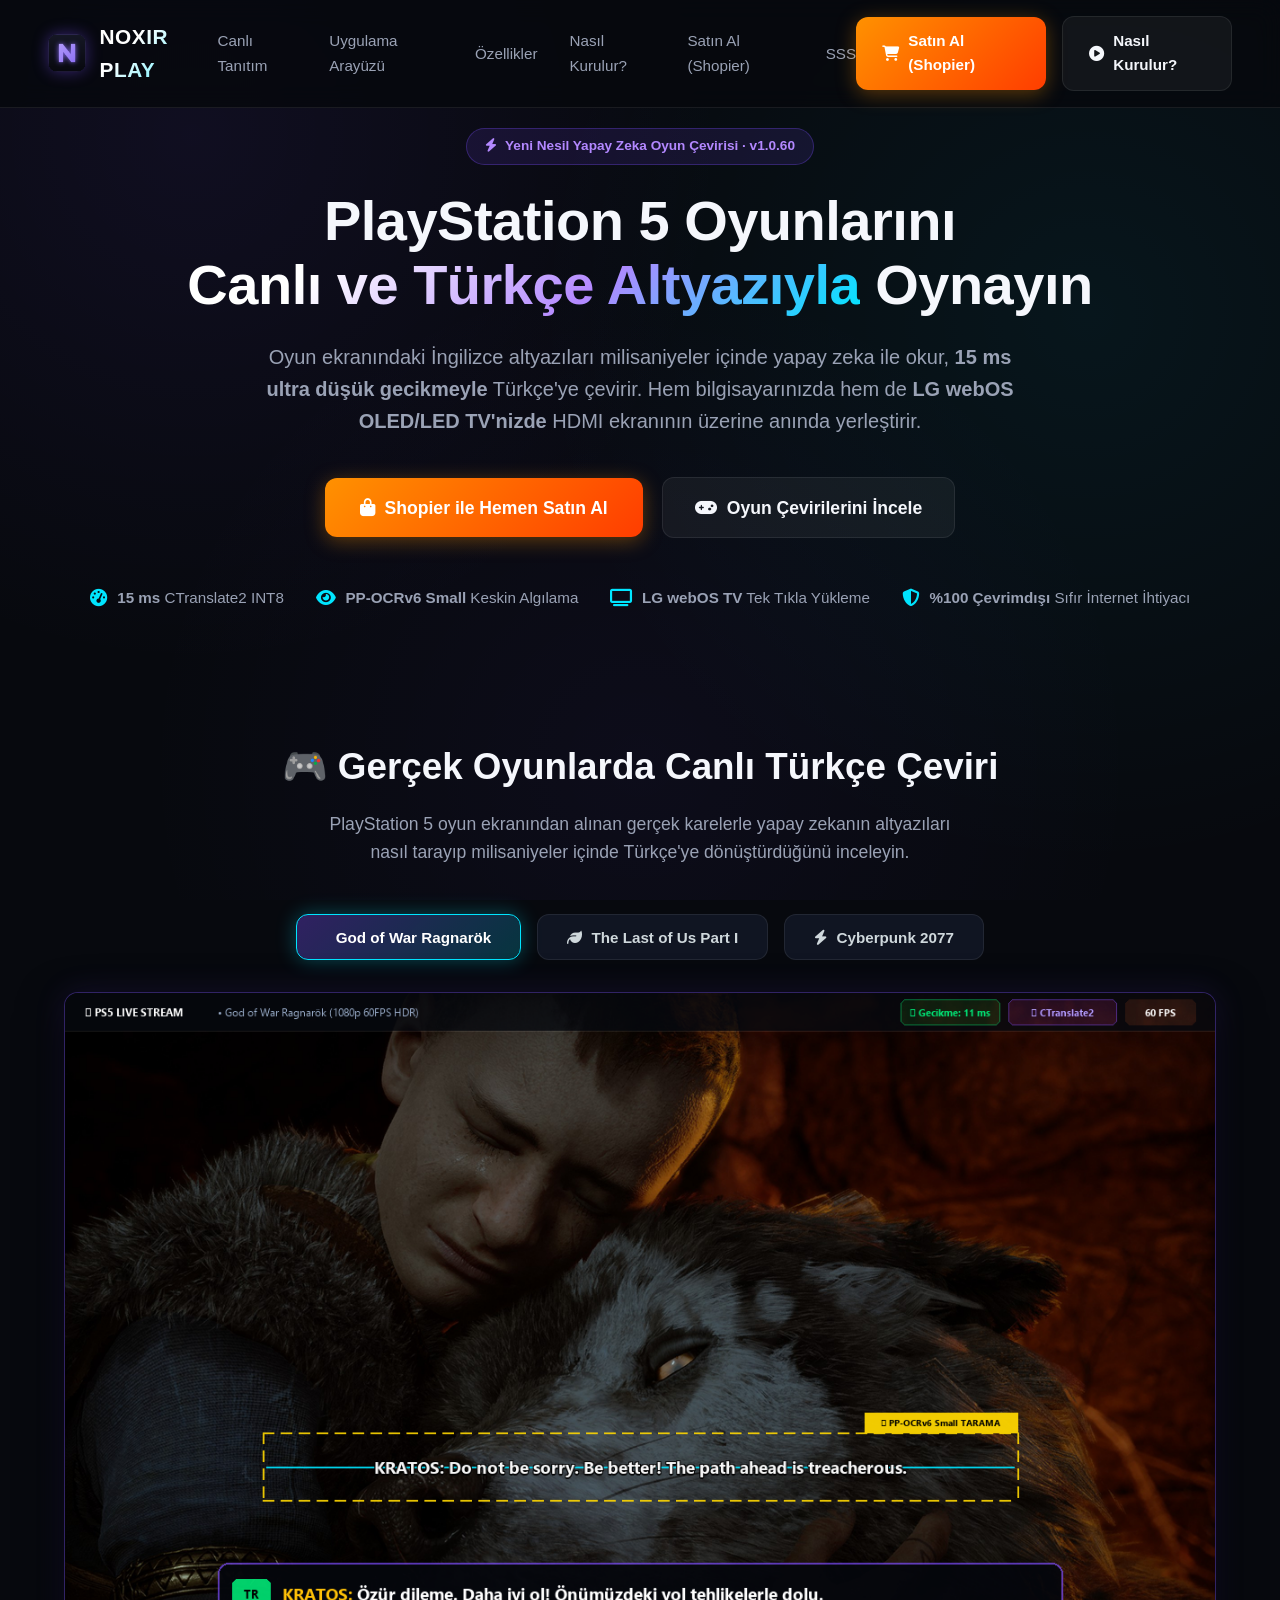
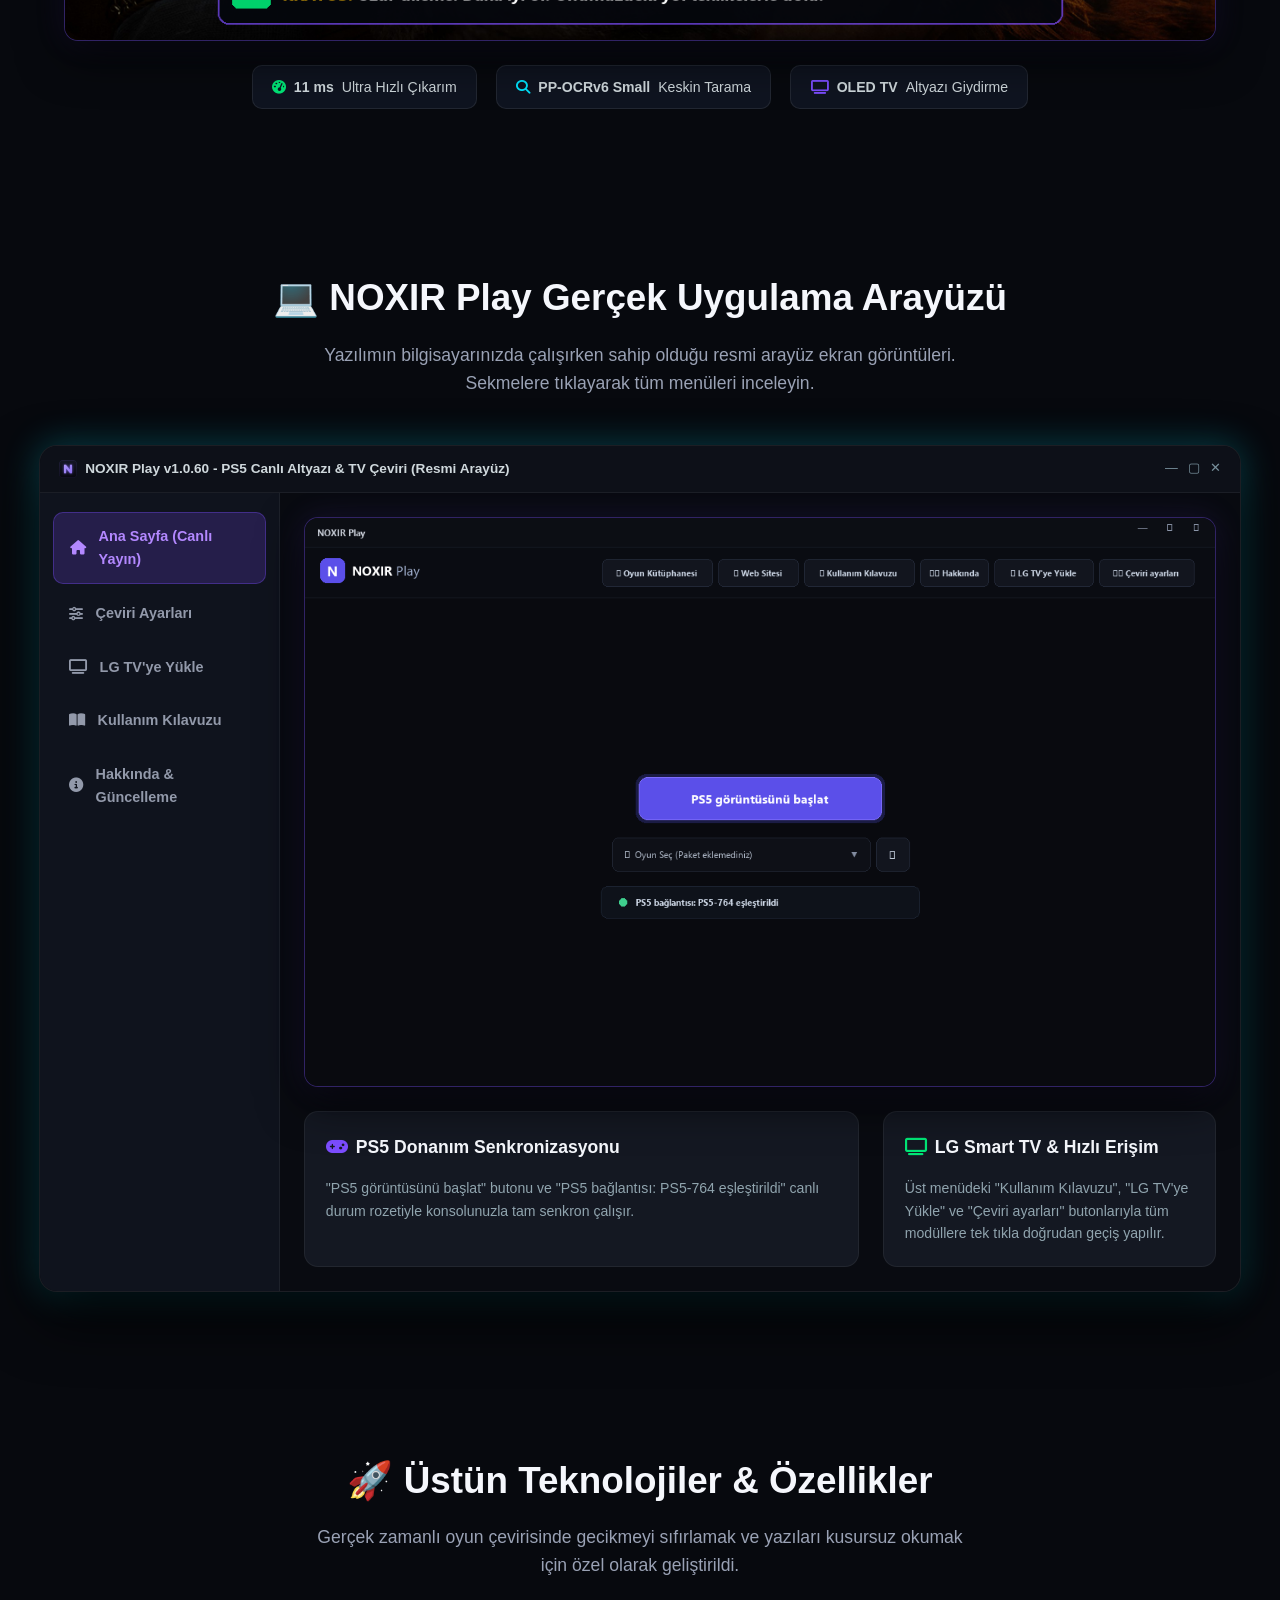
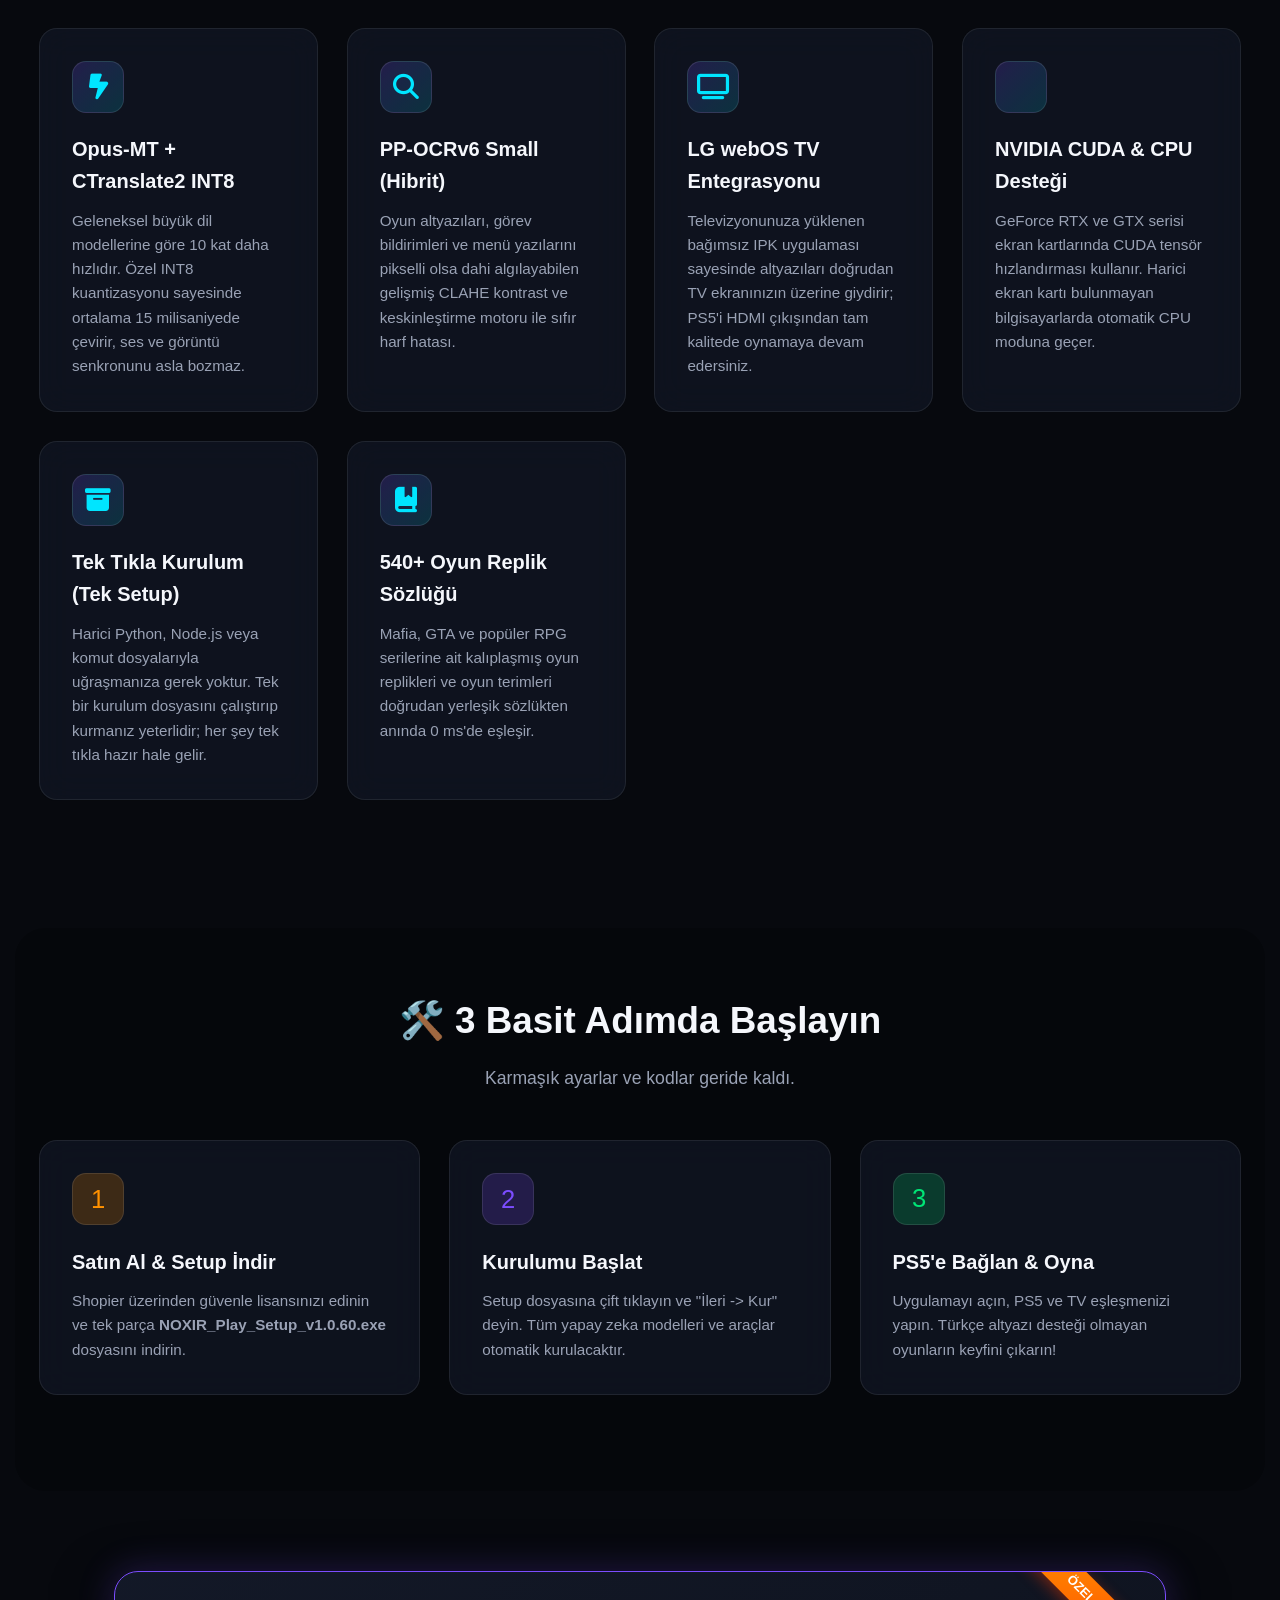
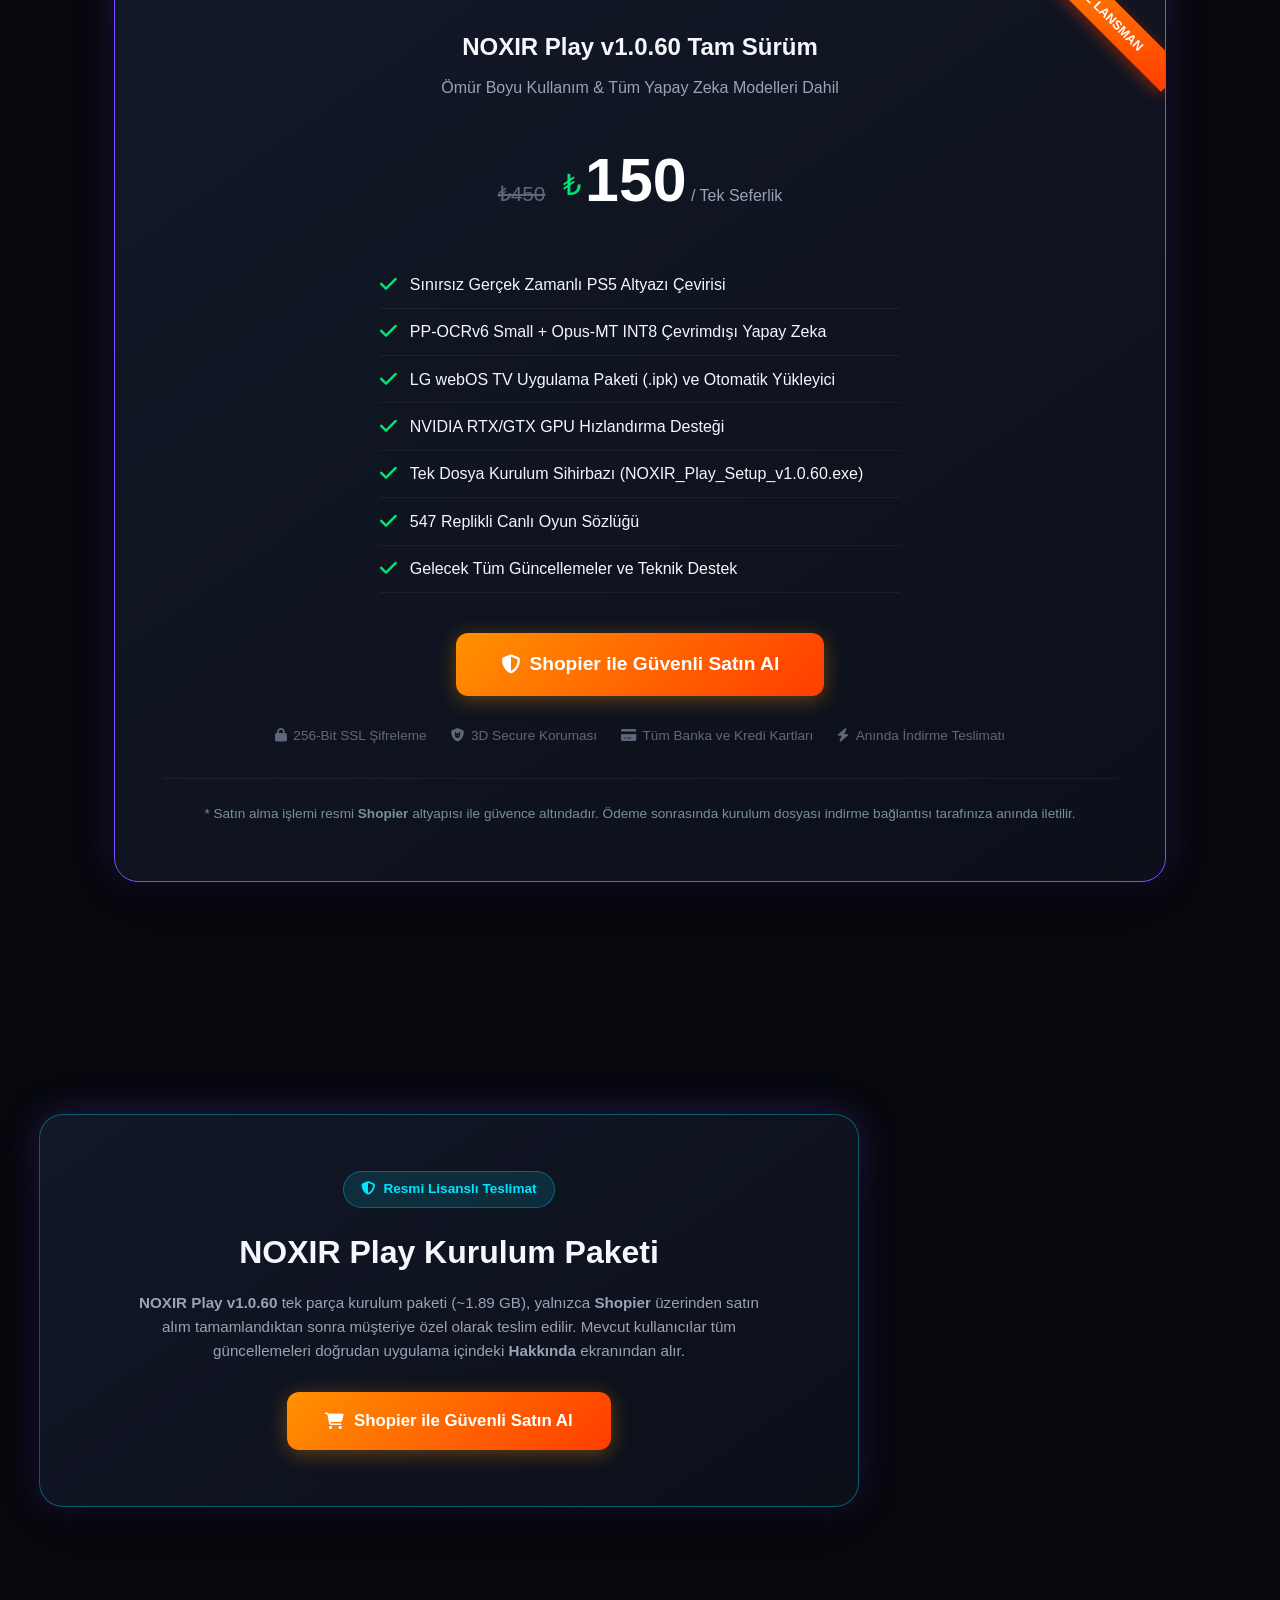
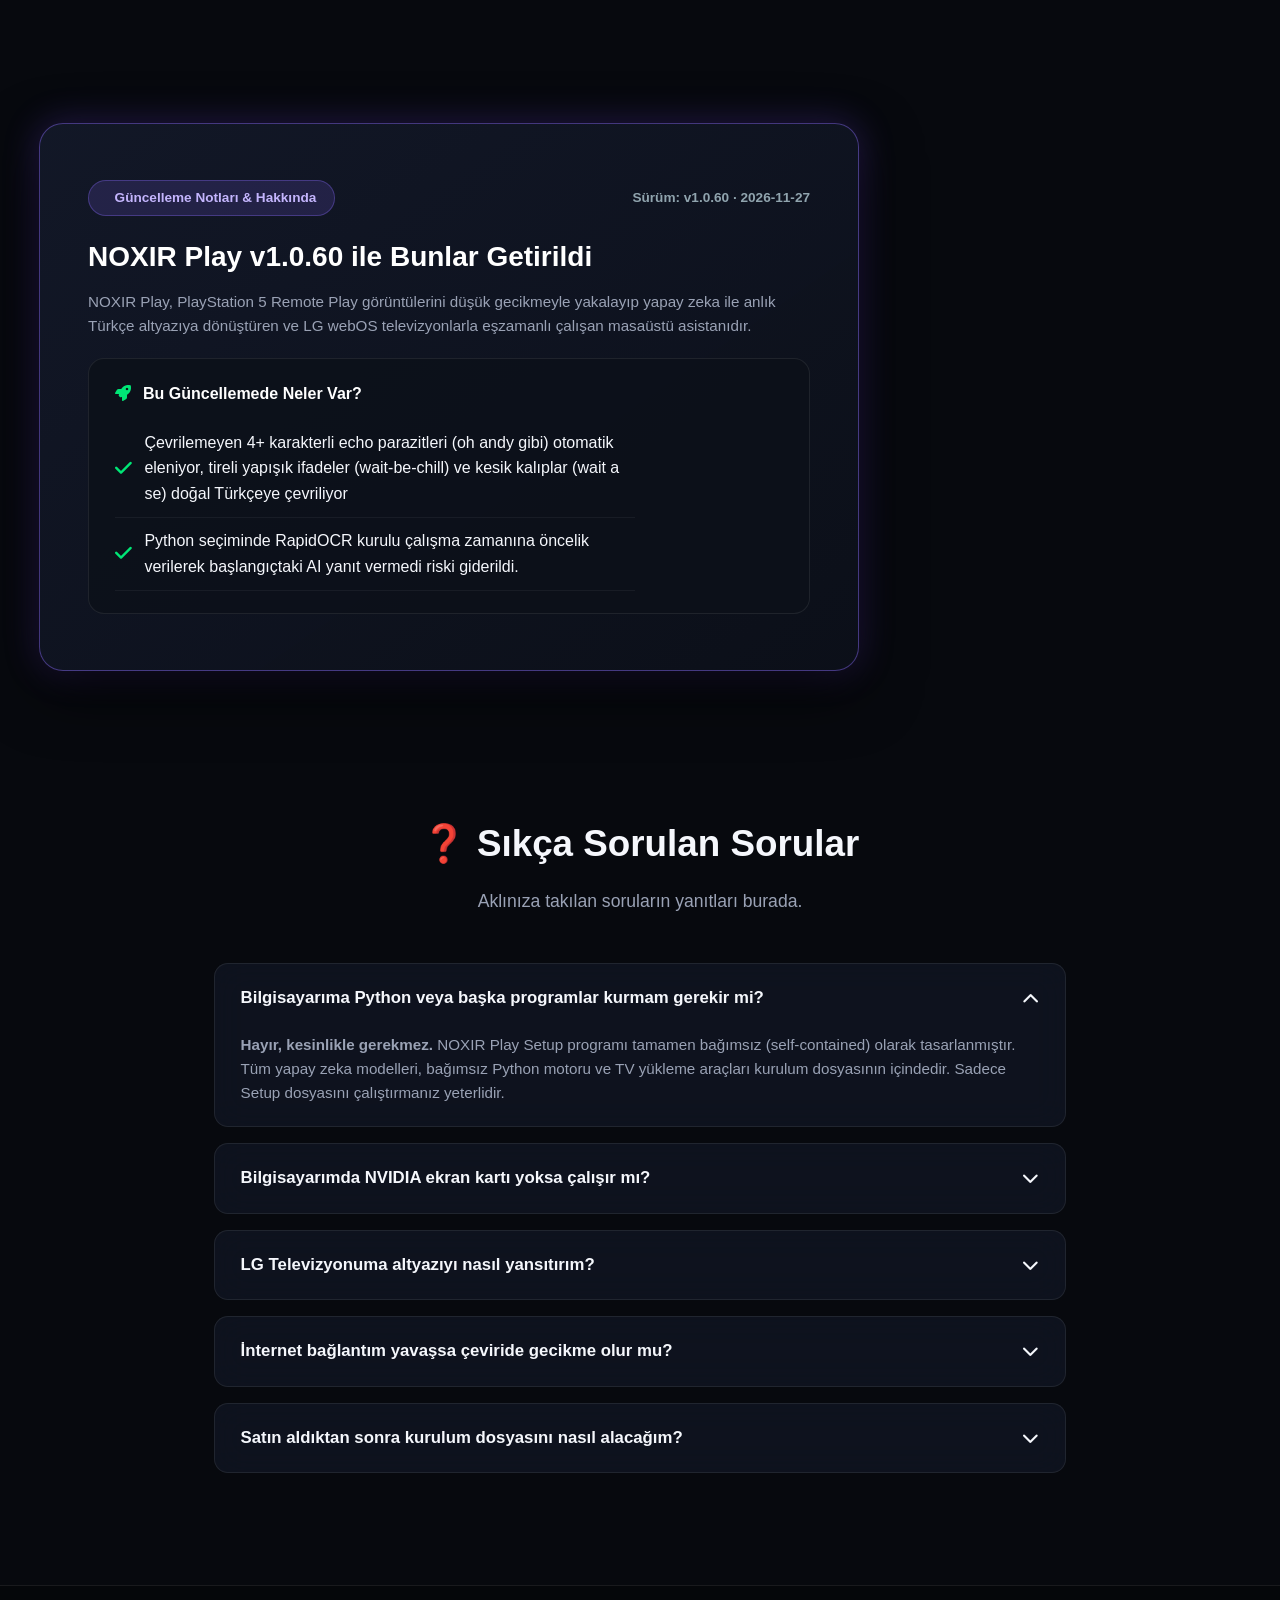
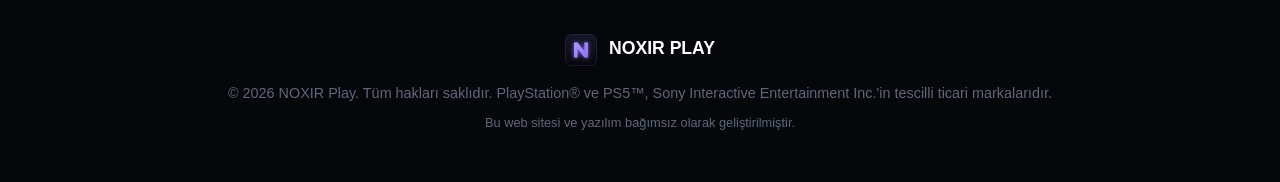
==== commit 7a54fe60: "Release v1.0.60: 4+ echo filtresi, tireli/kesik dogal ceviri ve RapidOCR Python onceligi" ====
--- a/index.html
+++ b/index.html
@@ -52,7 +52,7 @@
   <!-- Hero Section -->
   <header class="hero">
     <div class="badge" id="heroVersionBadge">
-      <i class="fa-solid fa-bolt"></i> Yeni Nesil Yapay Zeka Oyun Çevirisi · v1.0.59
+      <i class="fa-solid fa-bolt"></i> Yeni Nesil Yapay Zeka Oyun Çevirisi · v1.0.60
     </div>
     <h1>
       PlayStation 5 Oyunlarını<br>
@@ -162,7 +162,7 @@
       <div class="app-titlebar">
         <div style="display: flex; align-items: center; gap: 8px;">
           <img src="assets/icon.png" width="18" height="18" style="border-radius: 4px;">
-          <span style="font-size: 0.85rem; font-weight: 600; color: #cfd8dc;">NOXIR Play v1.0.59 - PS5 Canlı Altyazı & TV Çeviri (Resmi Arayüz)</span>
+          <span style="font-size: 0.85rem; font-weight: 600; color: #cfd8dc;">NOXIR Play v1.0.60 - PS5 Canlı Altyazı & TV Çeviri (Resmi Arayüz)</span>
         </div>
         <div style="display: flex; gap: 10px; color: #78909c; font-size: 0.8rem;">
           <span>—</span>
@@ -372,7 +372,7 @@
       <div class="feature-card glass">
         <div class="feature-icon" style="background: rgba(255, 145, 0, 0.2); color: #ff9100;">1</div>
         <h3>Satın Al &amp; Setup İndir</h3>
-        <p>Shopier üzerinden güvenle lisansınızı edinin ve tek parça <b>NOXIR_Play_Setup_v1.0.59.exe</b> dosyasını indirin.</p>
+        <p>Shopier üzerinden güvenle lisansınızı edinin ve tek parça <b>NOXIR_Play_Setup_v1.0.60.exe</b> dosyasını indirin.</p>
       </div>
 
       <div class="feature-card glass">
@@ -393,7 +393,7 @@
   <section class="pricing-section" id="fiyat">
     <div class="pricing-card">
       <div class="popular-ribbon">ÖZEL LANSMAN</div>
-      <h2>NOXIR Play v1.0.59 Tam Sürüm</h2>
+      <h2>NOXIR Play v1.0.60 Tam Sürüm</h2>
       <p style="color: var(--text-secondary); margin-top: 0.5rem;">Ömür Boyu Kullanım &amp; Tüm Yapay Zeka Modelleri Dahil</p>
 
       <div class="price-box">
@@ -408,7 +408,7 @@
         <li><i class="fa-solid fa-check"></i> PP-OCRv6 Small + Opus-MT INT8 Çevrimdışı Yapay Zeka</li>
         <li><i class="fa-solid fa-check"></i> LG webOS TV Uygulama Paketi (.ipk) ve Otomatik Yükleyici</li>
         <li><i class="fa-solid fa-check"></i> NVIDIA RTX/GTX GPU Hızlandırma Desteği</li>
-        <li><i class="fa-solid fa-check"></i> Tek Dosya Kurulum Sihirbazı (NOXIR_Play_Setup_v1.0.59.exe)</li>
+        <li><i class="fa-solid fa-check"></i> Tek Dosya Kurulum Sihirbazı (NOXIR_Play_Setup_v1.0.60.exe)</li>
         <li><i class="fa-solid fa-check"></i> 547 Replikli Canlı Oyun Sözlüğü</li>
         <li><i class="fa-solid fa-check"></i> Gelecek Tüm Güncellemeler ve Teknik Destek</li>
       </ul>
@@ -441,7 +441,7 @@
 
       <h2 style="font-size: 2rem; margin-bottom: 0.8rem;">NOXIR Play Kurulum Paketi</h2>
       <p style="color: var(--text-secondary); max-width: 640px; margin: 0 auto 1.8rem auto; font-size: 0.95rem; line-height: 1.6;">
-        <b>NOXIR Play v1.0.59</b> tek parça kurulum paketi (~1.89 GB), yalnızca <b>Shopier</b> üzerinden satın alım tamamlandıktan sonra müşteriye özel olarak teslim edilir. Mevcut kullanıcılar tüm güncellemeleri doğrudan uygulama içindeki <b>Hakkında</b> ekranından alır.
+        <b>NOXIR Play v1.0.60</b> tek parça kurulum paketi (~1.89 GB), yalnızca <b>Shopier</b> üzerinden satın alım tamamlandıktan sonra müşteriye özel olarak teslim edilir. Mevcut kullanıcılar tüm güncellemeleri doğrudan uygulama içindeki <b>Hakkında</b> ekranından alır.
       </p>
 
       <div style="display: flex; justify-content: center; gap: 1rem; flex-wrap: wrap;">
@@ -459,10 +459,10 @@
         <div style="display: inline-flex; align-items: center; gap: 8px; padding: 0.4rem 1.1rem; background: rgba(133, 103, 245, 0.16); border: 1px solid rgba(133, 103, 245, 0.35); border-radius: 30px; color: #c4b5fd; font-size: 0.85rem; font-weight: 700;">
           <i class="fa-solid fa-sparkles"></i> Güncelleme Notları &amp; Hakkında
         </div>
-        <span id="siteChangelogMeta" style="font-size: 0.85rem; color: #90a4ae; font-weight: 600;">Sürüm: v1.0.59 · 27.11.2026</span>
-      </div>
-
-      <h2 id="siteChangelogTitle" style="font-size: 1.75rem; margin-bottom: 0.6rem; color: #fff;">NOXIR Play v1.0.59 ile Bunlar Getirildi</h2>
+        <span id="siteChangelogMeta" style="font-size: 0.85rem; color: #90a4ae; font-weight: 600;">Sürüm: v1.0.60 · 27.11.2026</span>
+      </div>
+
+      <h2 id="siteChangelogTitle" style="font-size: 1.75rem; margin-bottom: 0.6rem; color: #fff;">NOXIR Play v1.0.60 ile Bunlar Getirildi</h2>
       <p style="color: var(--text-secondary); font-size: 0.95rem; line-height: 1.6; margin-bottom: 1.2rem;">
         NOXIR Play, PlayStation 5 Remote Play görüntülerini düşük gecikmeyle yakalayıp yapay zeka ile anlık Türkçe altyazıya dönüştüren ve LG webOS televizyonlarla eşzamanlı çalışan masaüstü asistanıdır.
       </p>
@@ -472,8 +472,8 @@
           <i class="fa-solid fa-rocket" style="color: var(--accent-green); margin-right: 8px;"></i> Bu Güncellemede Neler Var?
         </div>
         <ul id="siteChangelogList" class="pricing-features" style="margin: 0; padding: 0; list-style: none;">
-          <li><i class="fa-solid fa-check"></i> Otomatik 1-harf OCR yazım düzeltici (chiances → chances vb.) ve günlük İngilizce konuşma/argo normalizasyonu (lemme, gonna, boot up, real quick) eklendi.</li>
-          <li><i class="fa-solid fa-check"></i> Tek kelimelik çevrilememiş OCR parazitleri (MAKLE gibi) ve bozuk çevrilmemiş çöp satırlar için otomatik filtre eklendi.</li>
+          <li><i class="fa-solid fa-check"></i> Çevrilemeyen 4+ karakterli echo parazitleri (oh andy gibi) otomatik eleniyor; tireli yapışık ifadeler (wait-be-chill) ve kesik kalıplar (wait a se) doğal Türkçeye çevriliyor.</li>
+          <li><i class="fa-solid fa-check"></i> Python seçiminde RapidOCR kurulu çalışma zamanına öncelik verilerek başlangıçtaki "AI yanıt vermedi" riski giderildi.</li>
         </ul>
       </div>
     </div>
@@ -532,7 +532,7 @@
         <i class="fa-solid fa-chevron-down faq-icon"></i>
       </div>
       <div class="faq-answer">
-        Shopier üzerinden ödemenizi tamamladığınız anda tek parçalık <b>NOXIR_Play_Setup_v1.0.59.exe</b> indirme bağlantısı anında ekranınızda ve e-posta adresinizde belirir.
+        Shopier üzerinden ödemenizi tamamladığınız anda tek parçalık <b>NOXIR_Play_Setup_v1.0.60.exe</b> indirme bağlantısı anında ekranınızda ve e-posta adresinizde belirir.
       </div>
     </div>
   </section>
@@ -554,7 +554,7 @@
       <div class="shopier-badge" style="display: inline-flex; align-items: center; gap: 6px; padding: 0.35rem 0.9rem; background: rgba(0, 230, 118, 0.15); border: 1px solid rgba(0, 230, 118, 0.3); border-radius: 30px; color: #00e676; font-size: 0.82rem; font-weight: 700;">
         <i class="fa-solid fa-shield-halved"></i> Güvenli Shopier Ödeme Noktası
       </div>
-      <h2 style="font-size: 1.6rem; margin: 1rem 0 0.3rem 0; color: #fff;">NOXIR Play v1.0.59 Tam Sürüm</h2>
+      <h2 style="font-size: 1.6rem; margin: 1rem 0 0.3rem 0; color: #fff;">NOXIR Play v1.0.60 Tam Sürüm</h2>
       <p style="color: var(--text-secondary); font-size: 0.9rem;">Ömür Boyu Lisans · Tüm Yapay Zeka Modelleri &amp; LG TV IPK Dahil</p>
 
       <div class="price-box" style="margin: 1.2rem 0; padding: 1rem; background: rgba(124, 77, 255, 0.08); border-radius: 12px; border: 1px solid rgba(124, 77, 255, 0.25);">
@@ -565,7 +565,7 @@
       </div>
 
       <div class="shopier-modal-features">
-        <div><i class="fa-solid fa-check" style="color: var(--accent-green); margin-right: 8px;"></i> Tek Parça Kurulum Sihirbazı (NOXIR_Play_Setup_v1.0.59.exe)</div>
+        <div><i class="fa-solid fa-check" style="color: var(--accent-green); margin-right: 8px;"></i> Tek Parça Kurulum Sihirbazı (NOXIR_Play_Setup_v1.0.60.exe)</div>
         <div><i class="fa-solid fa-check" style="color: var(--accent-green); margin-right: 8px;"></i> LG webOS OLED/LED TV Canlı Altyazı Eklentisi (.ipk)</div>
         <div><i class="fa-solid fa-check" style="color: var(--accent-green); margin-right: 8px;"></i> 15 ms Ultra Hızlı CTranslate2 INT8 + PP-OCRv6 Motoru</div>
         <div><i class="fa-solid fa-check" style="color: var(--accent-green); margin-right: 8px;"></i> 540+ Oyun Replik Sözlüğü & Süresiz Güncellemeler</div>
